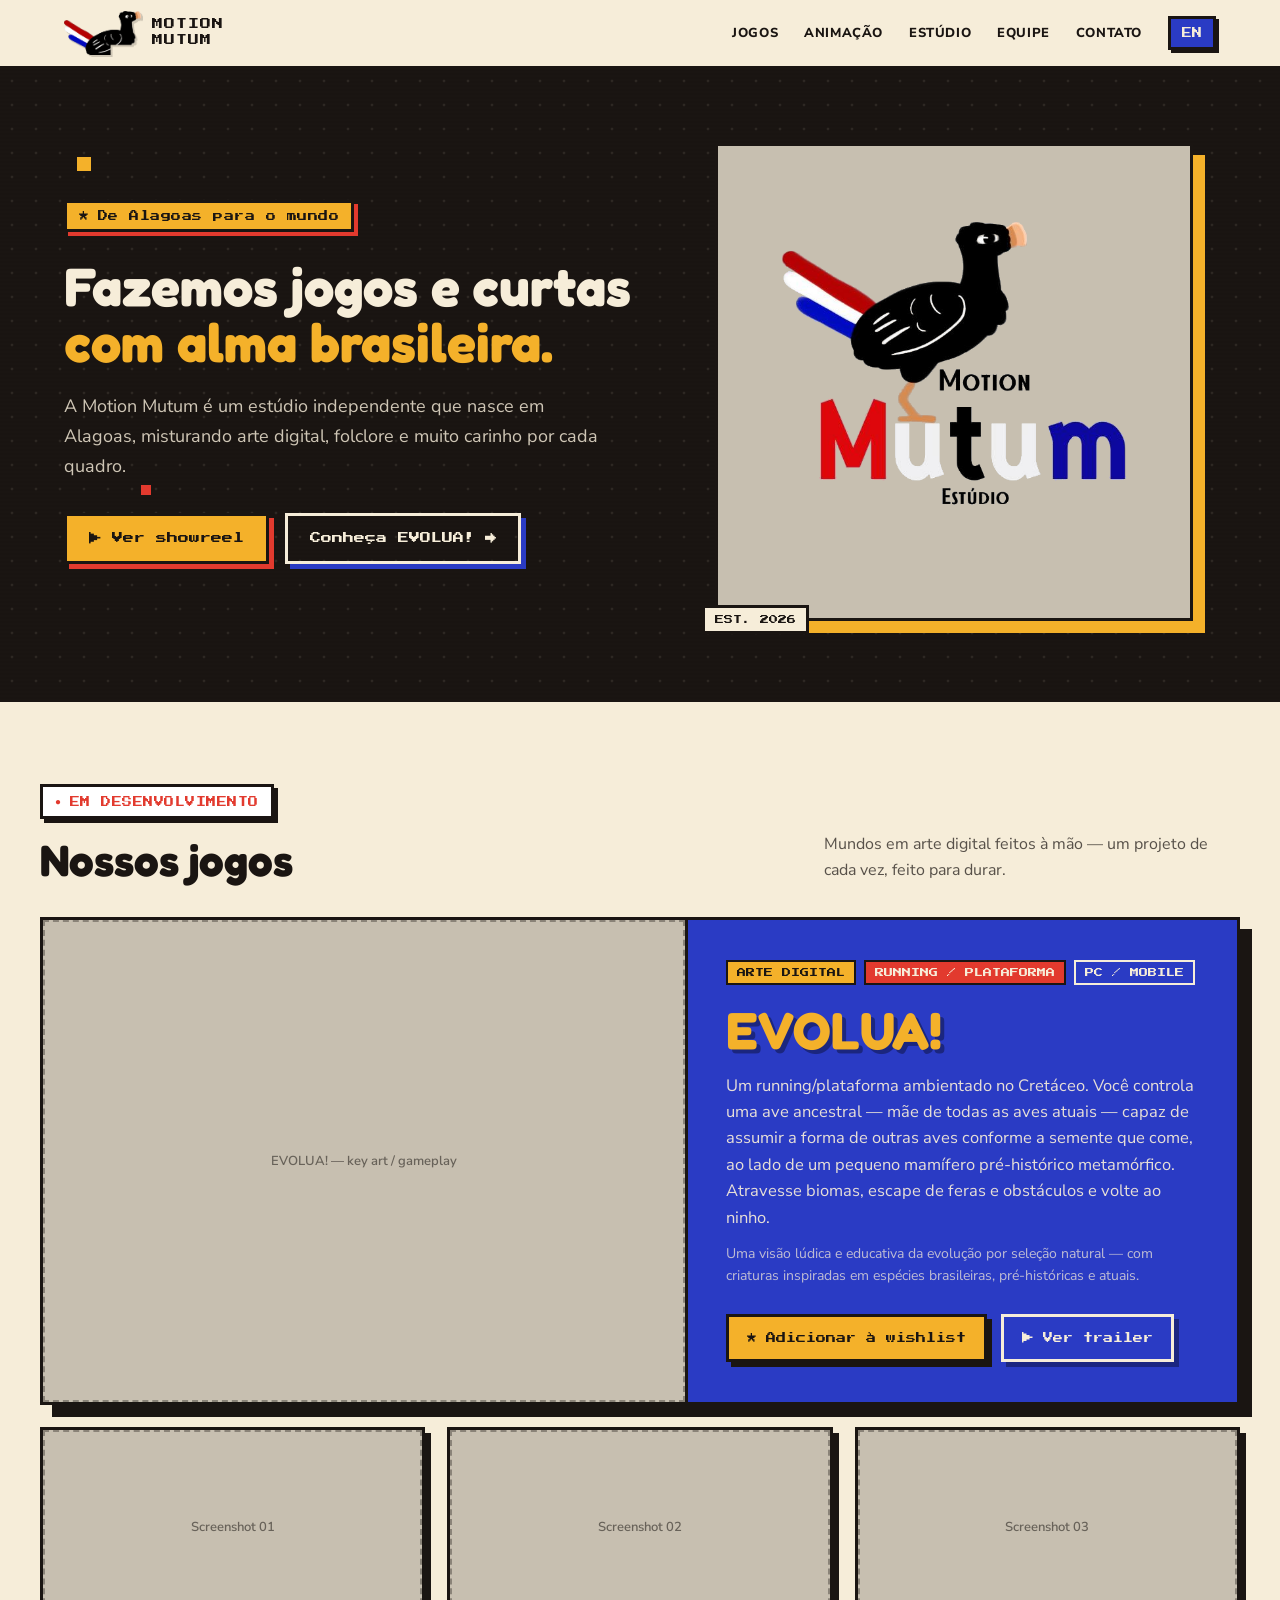
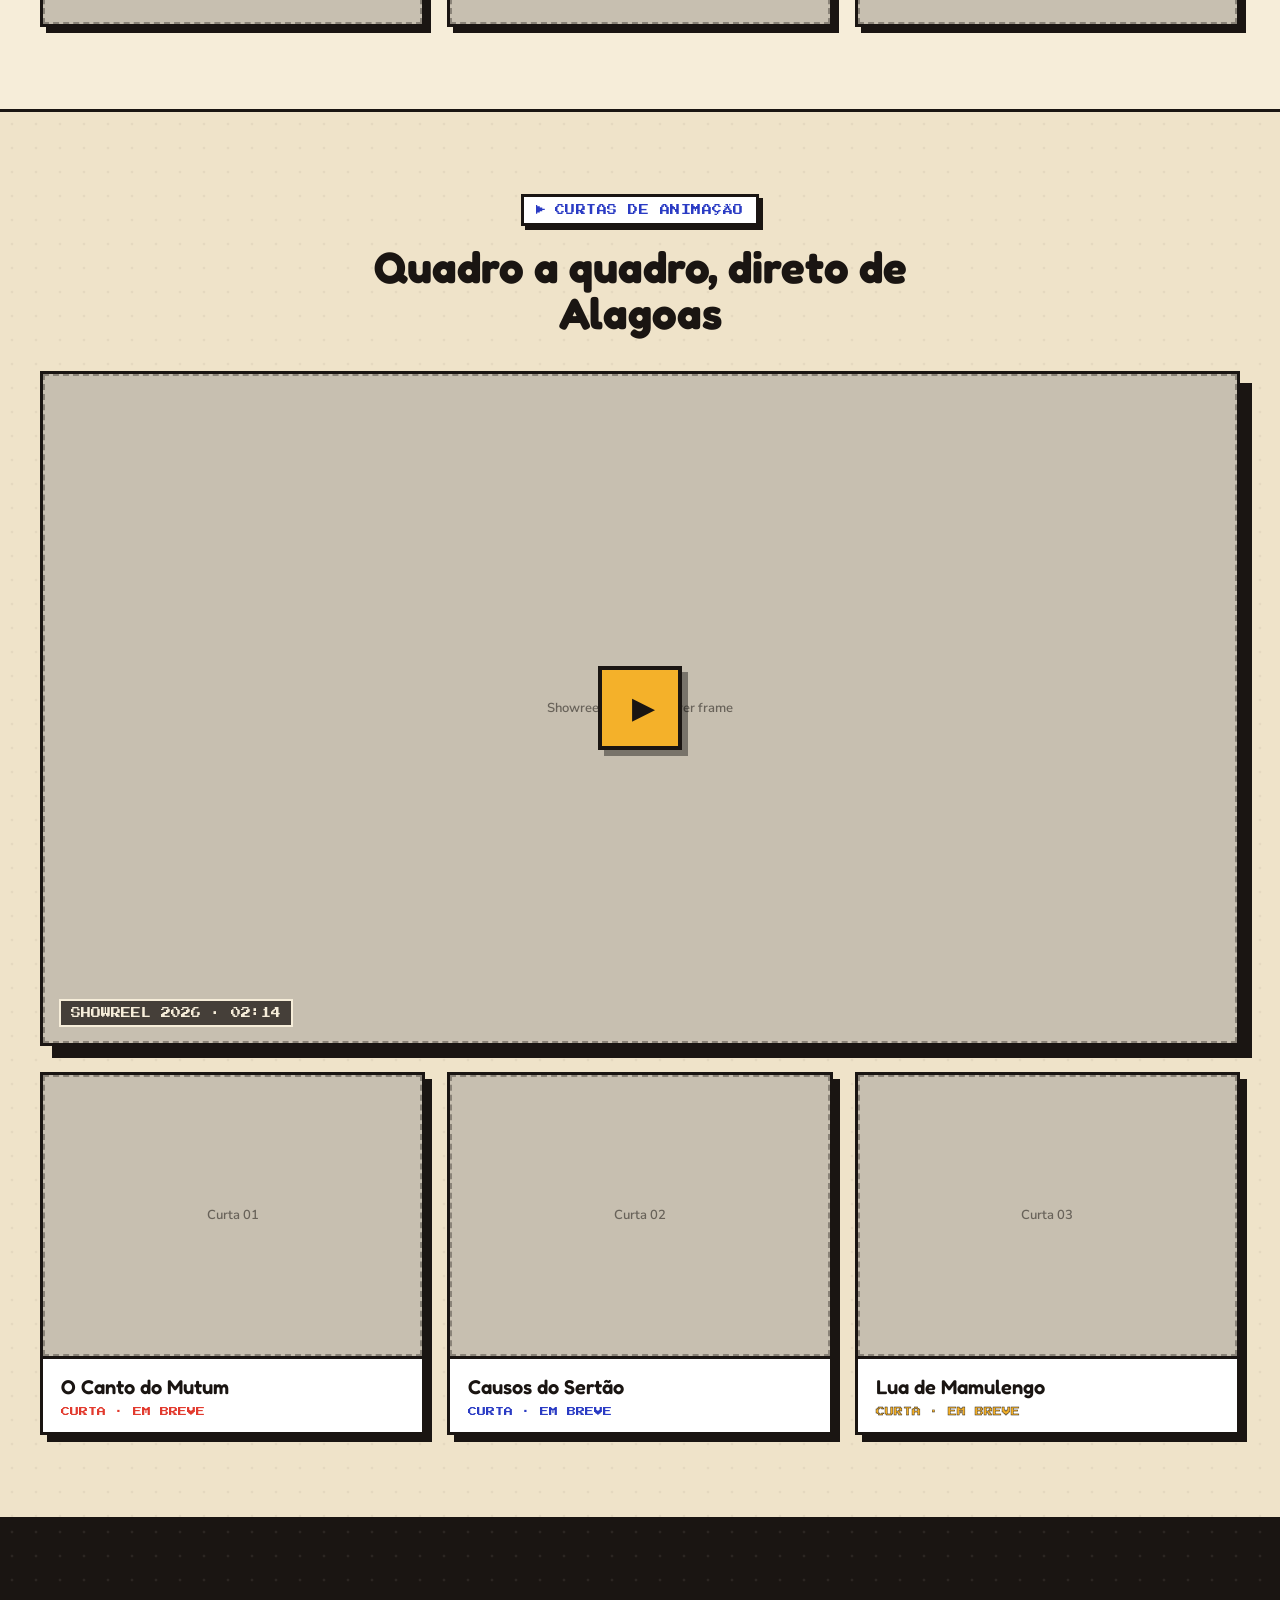
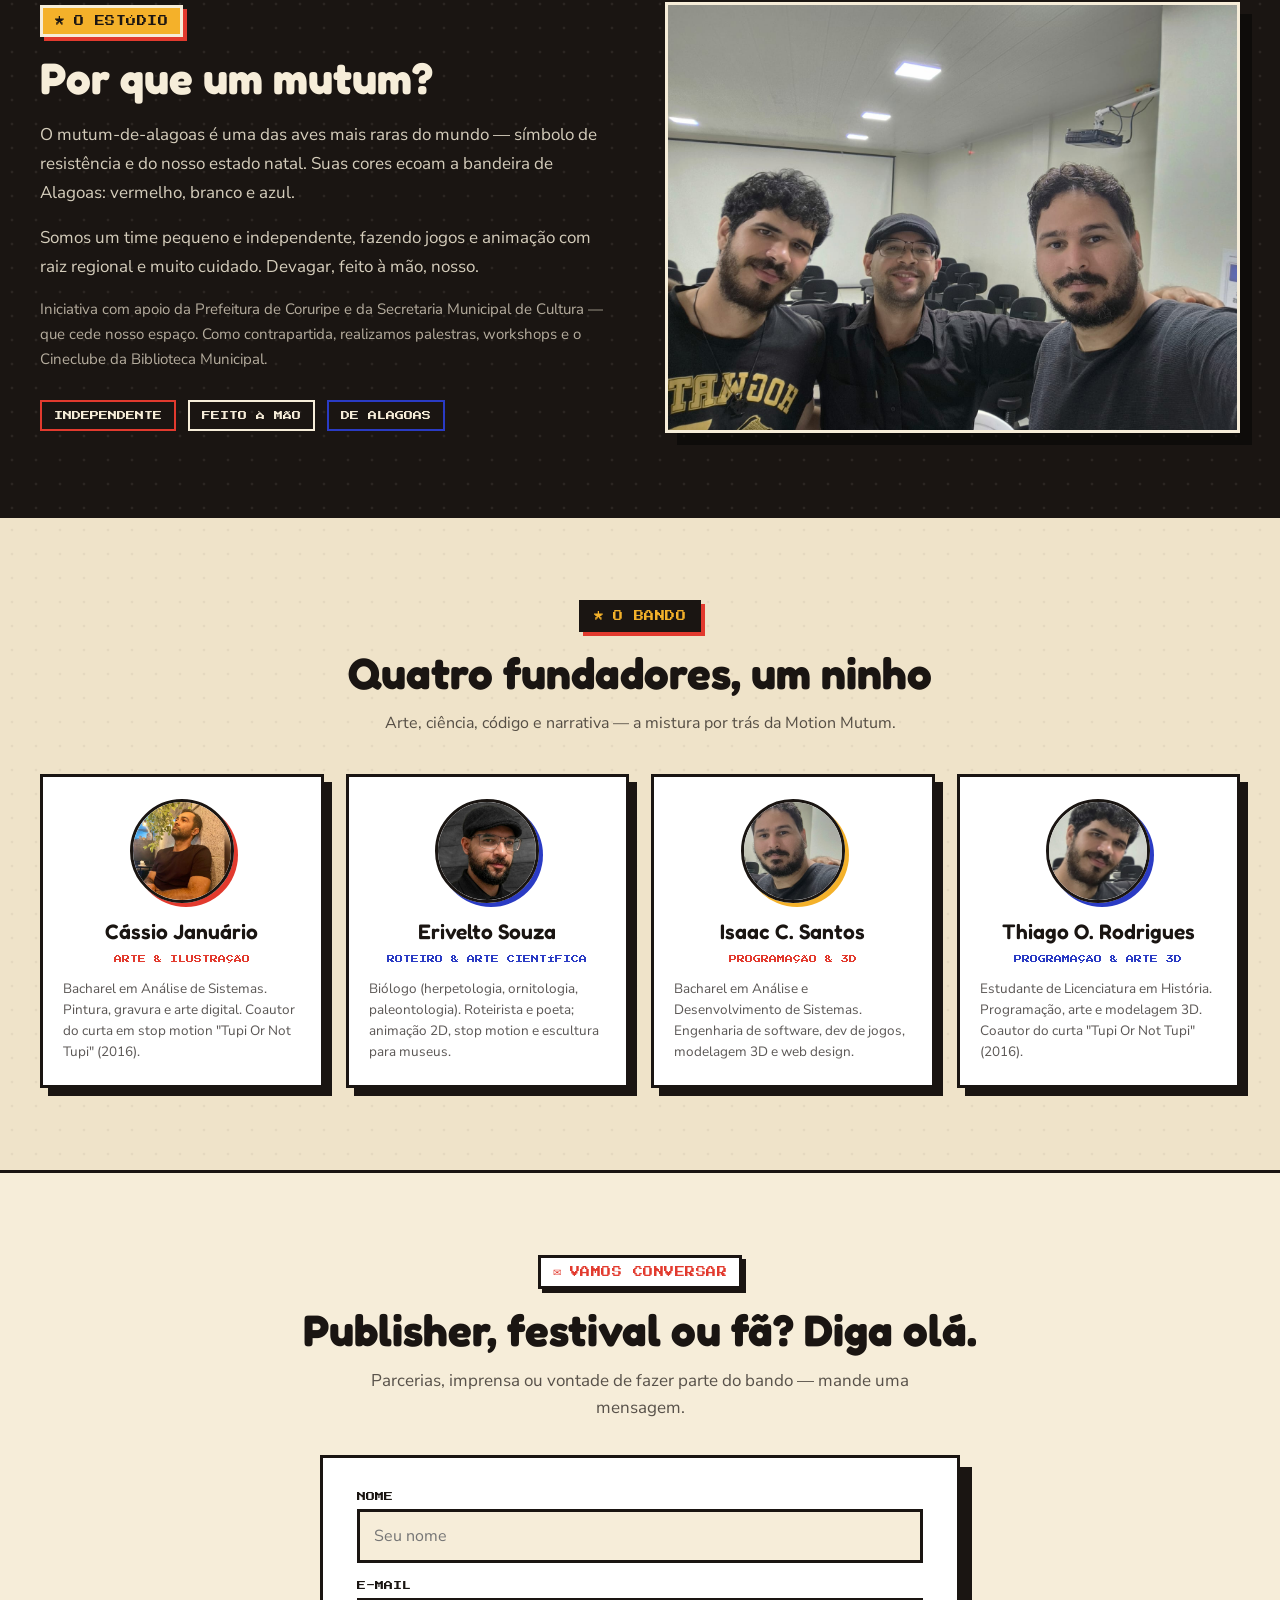
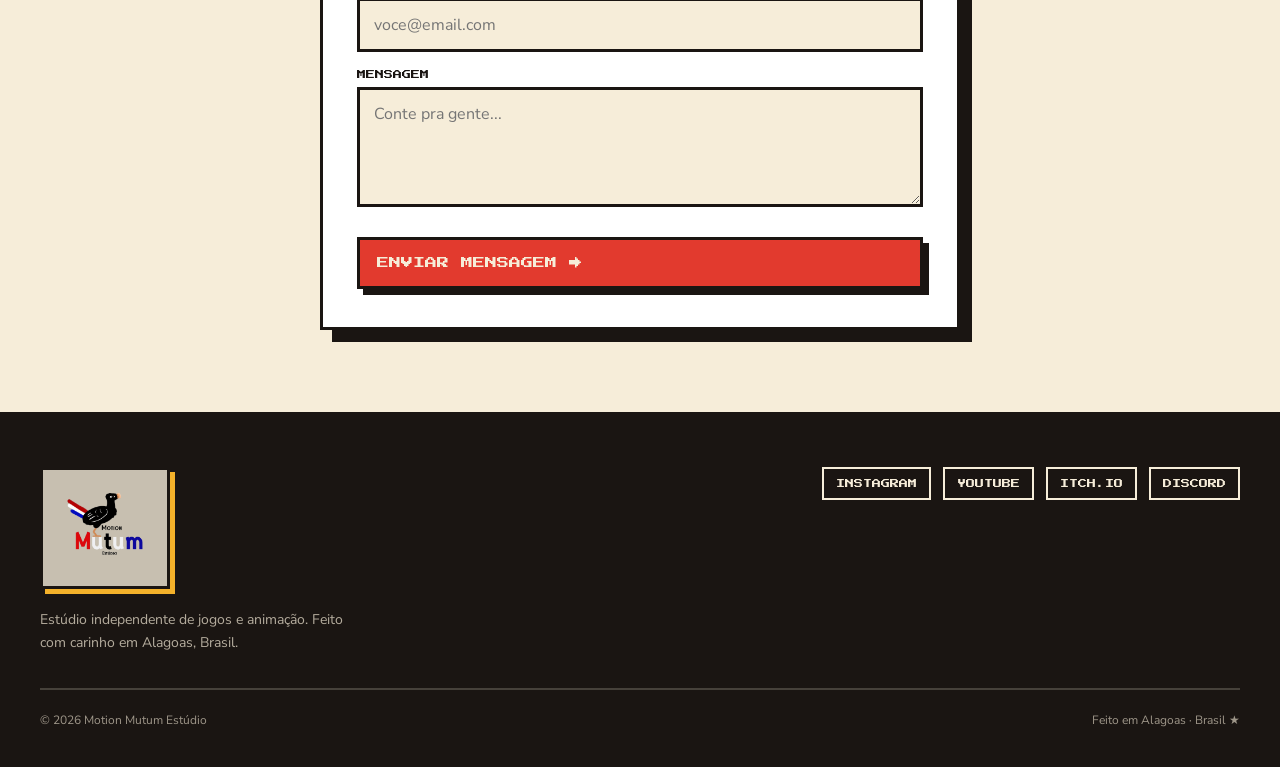
==== index.html @ e32df7b9 "Substitui referências a pixel art por arte digital na landing Co-Authored-By: Claude Sonnet 5 <norep" ====
<!DOCTYPE html>
<html lang="pt-BR">
<head>
<meta charset="utf-8">
<meta name="viewport" content="width=device-width, initial-scale=1">
<title>Motion Mutum Estúdio — Jogos e Animação de Alagoas</title>
<meta name="description" content="Estúdio indie de jogos e curtas de animação em Coruripe, Alagoas. Conheça EVOLUA! e nossos curtas de animação.">
<link rel="icon" type="image/png" href="assets/mutum-bird.png">
<link rel="preconnect" href="https://fonts.googleapis.com">
<link rel="preconnect" href="https://fonts.gstatic.com" crossorigin>
<link href="https://fonts.googleapis.com/css2?family=Press+Start+2P&family=Fredoka:wght@400;500;600;700&family=Nunito+Sans:ital,opsz,wght@0,6..12,400;0,6..12,600;0,6..12,700;0,6..12,800;0,6..12,900&display=swap" rel="stylesheet">
<link rel="stylesheet" href="styles.css">
</head>
<body>

<div id="app">

  <!-- ============ NAV ============ -->
  <header class="site-header">
    <div class="container header-inner">
      <a href="#top" class="brand">
        <img src="assets/mutum-bird.png" alt="Motion Mutum Estúdio" class="brand-icon">
        <span class="brand-name">MOTION<br>MUTUM</span>
      </a>
      <div class="header-actions">
        <button class="btn btn--sm" data-langbtn style="--sc:#1A1512">EN</button>
        <button class="menu-toggle" id="menuToggle" aria-label="Abrir menu" aria-expanded="false">☰</button>
      </div>
      <nav class="nav-links" id="navLinks">
        <a class="nav-link" data-en="Games" href="#games">Jogos</a>
        <a class="nav-link" data-en="Animation" href="#anim">Animação</a>
        <a class="nav-link" data-en="Studio" href="#studio">Estúdio</a>
        <a class="nav-link" data-en="Team" href="#team">Equipe</a>
        <a class="nav-link" data-en="Contact" href="#contact">Contato</a>
        <button class="btn btn--sm" data-langbtn style="--sc:#1A1512">EN</button>
      </nav>
    </div>
  </header>

  <!-- ============ HERO ============ -->
  <section id="top" class="hero">
    <div class="hero-scanlines"></div>
    <div class="twinkle twinkle-1"></div>
    <div class="twinkle twinkle-2"></div>
    <div class="twinkle twinkle-3"></div>
    <div class="twinkle twinkle-4"></div>

    <div class="container hero-grid">
      <div class="hero-copy">
        <div class="eyebrow" style="--fg:#1A1512;--bg:#F4B12A;--sh:#E23A2E">★ <span data-en="From Alagoas to the world">De Alagoas para o mundo</span></div>
        <h1 class="hero-title"><span data-en="We make games &amp; shorts">Fazemos jogos e curtas</span> <span style="color:var(--gold)" data-en="with a Brazilian soul.">com alma brasileira.</span></h1>
        <p class="hero-lede" data-en="Motion Mutum is an independent studio born in Alagoas, blending digital art, folklore and a lot of love for every single frame.">A Motion Mutum é um estúdio independente que nasce em Alagoas, misturando arte digital, folclore e muito carinho por cada quadro.</p>
        <div class="hero-ctas">
          <a class="btn btn--lg btn--fill" href="#anim" style="--sc:#E23A2E"><span class="btn-icon">▶</span><span data-en="Watch showreel">Ver showreel</span></a>
          <a class="btn btn--lg btn--outline" href="#games" style="--sc:#2A3BC4"><span data-en="Meet EVOLUA!">Conheça EVOLUA!</span><span>→</span></a>
        </div>
      </div>
      <div class="hero-figure">
        <div class="logo-frame">
          <img src="assets/mutum-logo.png" alt="Motion Mutum Estúdio" class="logo-img">
          <div class="est-badge">EST. 2026</div>
        </div>
      </div>
    </div>
  </section>

  <!-- ============ GAMES / EVOLUA ============ -->
  <section id="games" class="section section-pad bg-cream">
    <div class="container">
      <div class="section-head">
        <div>
          <div class="eyebrow" style="--fg:#E23A2E">● <span data-en="IN DEVELOPMENT">EM DESENVOLVIMENTO</span></div>
          <h2 class="section-title" data-en="Our games">Nossos jogos</h2>
        </div>
        <p class="games-summary" data-en="Handcrafted digital-art worlds — one project at a time, made to last.">Mundos em arte digital feitos à mão — um projeto de cada vez, feito para durar.</p>
      </div>

      <!-- feature card -->
      <div class="feature-grid" style="margin-top:34px">
        <div class="feature-media">
          <div class="img-slot">EVOLUA! — key art / gameplay</div>
        </div>
        <div class="feature-copy">
          <div class="tag-row">
            <span class="tag" style="--bg:#F4B12A">ARTE DIGITAL</span>
            <span class="tag" style="--bg:#E23A2E;--fg:#F6EDD9" data-en="RUNNING / PLATFORMER">RUNNING / PLATAFORMA</span>
            <span class="tag" style="--fg:#F6EDD9;--bd:#F6EDD9">PC / MOBILE</span>
          </div>
          <h3 class="evolua-title">EVOLUA!</h3>
          <p class="evolua-lede" data-en="A running/platformer set in the Cretaceous. You play an ancestral bird — parent of all living birds — able to morph into other birds depending on the seed it eats, joined by a shape-shifting prehistoric mammal. Cross biomes, dodge beasts and obstacles, and find your way back to the nest.">Um running/plataforma ambientado no Cretáceo. Você controla uma ave ancestral — mãe de todas as aves atuais — capaz de assumir a forma de outras aves conforme a semente que come, ao lado de um pequeno mamífero pré-histórico metamórfico. Atravesse biomas, escape de feras e obstáculos e volte ao ninho.</p>
          <p class="evolua-sublede" data-en="A playful, educational take on evolution by natural selection — with creatures inspired by Brazilian species, prehistoric and modern.">Uma visão lúdica e educativa da evolução por seleção natural — com criaturas inspiradas em espécies brasileiras, pré-históricas e atuais.</p>
          <div class="evolua-ctas">
            <button class="btn btn--fill" id="wishlistBtn" data-on="0" style="--sc:#1A1512">★ <span data-wl data-en="Add to wishlist">Adicionar à wishlist</span></button>
            <a class="btn btn--outline" href="#anim" style="--sc:rgba(0,0,0,.35)"><span class="btn-icon">▶</span><span data-en="Watch trailer">Ver trailer</span></a>
          </div>
        </div>
      </div>

      <!-- screenshot strip -->
      <div class="shot-grid" data-carousel style="margin-top:22px">
        <div class="shot-box"><div class="img-slot">Screenshot 01</div></div>
        <div class="shot-box"><div class="img-slot">Screenshot 02</div></div>
        <div class="shot-box"><div class="img-slot">Screenshot 03</div></div>
      </div>
    </div>
  </section>

  <!-- ============ ANIMATION ============ -->
  <section id="anim" class="section section-pad bg-cream-alt">
    <div class="container">
      <div style="text-align:center">
        <div class="eyebrow" style="--fg:#2A3BC4">▶ <span data-en="ANIMATED SHORTS">CURTAS DE ANIMAÇÃO</span></div>
        <h2 class="section-title" style="margin:18px auto 0;max-width:16em" data-en="Frame by frame, from Alagoas">Quadro a quadro, direto de Alagoas</h2>
      </div>

      <!-- showreel -->
      <div class="showreel">
        <div class="img-slot">Showreel — drop a cover frame</div>
        <div class="showreel-overlay">
          <div class="play-btn">▶</div>
        </div>
        <div class="showreel-caption" data-en="SHOWREEL 2026 · 02:14">SHOWREEL 2026 · 02:14</div>
      </div>

      <!-- shorts grid -->
      <div class="shot-grid" data-carousel style="margin-top:26px">
        <div class="short-card">
          <div class="short-media"><div class="img-slot">Curta 01</div></div>
          <div class="short-body"><div class="short-title" data-en="The Curassow's Song">O Canto do Mutum</div><div class="short-status" style="--fg:#E23A2E" data-en="SHORT · COMING SOON">CURTA · EM BREVE</div></div>
        </div>
        <div class="short-card">
          <div class="short-media"><div class="img-slot">Curta 02</div></div>
          <div class="short-body"><div class="short-title" data-en="Backwater Tales">Causos do Sertão</div><div class="short-status" style="--fg:#2A3BC4" data-en="SHORT · COMING SOON">CURTA · EM BREVE</div></div>
        </div>
        <div class="short-card">
          <div class="short-media"><div class="img-slot">Curta 03</div></div>
          <div class="short-body"><div class="short-title" data-en="Lantern Moon">Lua de Mamulengo</div><div class="short-status short-status--outline" style="--fg:#F4B12A" data-en="SHORT · COMING SOON">CURTA · EM BREVE</div></div>
        </div>
      </div>
    </div>
  </section>

  <!-- ============ STUDIO ============ -->
  <section id="studio" class="section section-pad bg-ink">
    <div class="container studio-grid">
      <div>
        <div class="eyebrow" style="--fg:#1A1512;--bg:#F4B12A;--bd:#F6EDD9;--sh:#E23A2E">★ <span data-en="THE STUDIO">O ESTÚDIO</span></div>
        <h2 class="section-title" style="color:var(--cream)" data-en="Why a curassow?">Por que um mutum?</h2>
        <p class="studio-copy" style="margin-top:20px" data-en="The Alagoas Curassow is one of the rarest birds in the world — a symbol of resilience and of our home state. Its colors echo the Alagoas flag: red, white and blue.">O mutum-de-alagoas é uma das aves mais raras do mundo — símbolo de resistência e do nosso estado natal. Suas cores ecoam a bandeira de Alagoas: vermelho, branco e azul.</p>
        <p class="studio-copy" data-en="We're a small, independent team making games and animation with regional roots and a whole lot of care. Slow, handmade, ours.">Somos um time pequeno e independente, fazendo jogos e animação com raiz regional e muito cuidado. Devagar, feito à mão, nosso.</p>
        <p class="studio-note" data-en="An initiative supported by the City of Coruripe and its Culture Secretariat — which hosts our space. In return we run talks, workshops and the Municipal Library Film Club.">Iniciativa com apoio da Prefeitura de Coruripe e da Secretaria Municipal de Cultura — que cede nosso espaço. Como contrapartida, realizamos palestras, workshops e o Cineclube da Biblioteca Municipal.</p>
        <div class="studio-tags">
          <div class="pill" style="--bd:#E23A2E" data-en="INDEPENDENT">INDEPENDENTE</div>
          <div class="pill" data-en="HANDMADE">FEITO À MÃO</div>
          <div class="pill" style="--bd:#2A3BC4" data-en="MADE IN ALAGOAS">DE ALAGOAS</div>
        </div>
      </div>
      <div class="studio-photo carousel-track" data-carousel>
        <img src="assets/studio-meeting-1.jpg" alt="Equipe da Motion Mutum reunida para uma palestra">
        <img src="assets/studio-meeting-2.jpg" alt="Equipe da Motion Mutum reunida trabalhando em notebooks">
        <img src="assets/studio-meeting-3.jpg" alt="Equipe da Motion Mutum reunida trabalhando em notebooks">
        <img src="assets/studio-meeting-4.jpg" alt="Equipe da Motion Mutum reunida trabalhando em notebooks">
      </div>
    </div>
  </section>

  <!-- ============ TEAM ============ -->
  <section id="team" class="section section-pad bg-cream-alt">
    <div class="container">
      <div style="text-align:center">
        <div class="eyebrow" style="--fg:#F4B12A;--bg:#1A1512;--sh:#E23A2E">★ <span data-en="THE FLOCK">O BANDO</span></div>
        <h2 class="section-title" style="margin:18px auto 0;max-width:15em" data-en="Four founders, one nest">Quatro fundadores, um ninho</h2>
        <p class="team-lede" data-en="Art, science, code and story — the mix behind Motion Mutum.">Arte, ciência, código e narrativa — a mistura por trás da Motion Mutum.</p>
      </div>

      <div class="team-grid" data-carousel>
        <!-- Cássio -->
        <div class="team-card">
          <div class="team-avatar" style="--sh:#E23A2E"><img class="team-photo" src="assets/cassio-januario.png" alt="Cássio Januário"></div>
          <div class="team-name">Cássio Januário</div>
          <div class="team-role" style="--fg:#E23A2E" data-en="ART &amp; ILLUSTRATION">ARTE &amp; ILUSTRAÇÃO</div>
          <p class="team-bio" data-en="Systems Analysis grad. Painting, printmaking and digital art. Co-created the stop-motion short &quot;Tupi Or Not Tupi&quot; (2016).">Bacharel em Análise de Sistemas. Pintura, gravura e arte digital. Coautor do curta em stop motion &quot;Tupi Or Not Tupi&quot; (2016).</p>
        </div>
        <!-- Erivelto -->
        <div class="team-card">
          <div class="team-avatar" style="--sh:#2A3BC4"><img class="team-photo" src="assets/erivelto-souza.png" alt="Erivelto Souza"></div>
          <div class="team-name">Erivelto Souza</div>
          <div class="team-role" style="--fg:#2A3BC4" data-en="WRITING &amp; SCIENCE ART">ROTEIRO &amp; ARTE CIENTÍFICA</div>
          <p class="team-bio" data-en="Biologist (herpetology, ornithology, paleontology). Writer and poet; 2D animation, stop motion and museum sculpture.">Biólogo (herpetologia, ornitologia, paleontologia). Roteirista e poeta; animação 2D, stop motion e escultura para museus.</p>
        </div>
        <!-- Isaac -->
        <div class="team-card">
          <div class="team-avatar" style="--sh:#F4B12A"><img class="team-photo" src="assets/isaac-santos.jpg" alt="Isaac C. Santos"></div>
          <div class="team-name">Isaac C. Santos</div>
          <div class="team-role" style="--fg:#E23A2E" data-en="PROGRAMMING &amp; 3D">PROGRAMAÇÃO &amp; 3D</div>
          <p class="team-bio" data-en="Systems Analysis &amp; Development grad. Software engineering, game dev, 3D modeling and web design.">Bacharel em Análise e Desenvolvimento de Sistemas. Engenharia de software, dev de jogos, modelagem 3D e web design.</p>
        </div>
        <!-- Thiago -->
        <div class="team-card">
          <div class="team-avatar" style="--sh:#2A3BC4"><img class="team-photo" src="assets/thiago-rodrigues.jpg" alt="Thiago O. Rodrigues"></div>
          <div class="team-name">Thiago O. Rodrigues</div>
          <div class="team-role" style="--fg:#2A3BC4" data-en="PROGRAMMING &amp; 3D ART">PROGRAMAÇÃO &amp; ARTE 3D</div>
          <p class="team-bio" data-en="History (teaching) student. Programming, art and 3D modeling. Co-created the short &quot;Tupi Or Not Tupi&quot; (2016).">Estudante de Licenciatura em História. Programação, arte e modelagem 3D. Coautor do curta &quot;Tupi Or Not Tupi&quot; (2016).</p>
        </div>
      </div>
    </div>
  </section>

  <!-- ============ CONTACT ============ -->
  <section id="contact" class="section section-pad bg-cream">
    <div class="contact-intro">
      <div class="eyebrow" style="--fg:#E23A2E">✉ <span data-en="LET'S TALK">VAMOS CONVERSAR</span></div>
      <h2 class="section-title" data-en="Publisher, festival or fan? Say hi.">Publisher, festival ou fã? Diga olá.</h2>
      <p class="contact-lede" data-en="Partnerships, press or joining the flock — drop us a message.">Parcerias, imprensa ou vontade de fazer parte do bando — mande uma mensagem.</p>
    </div>
    <div class="contact-card">
      <form id="contactForm">
        <label class="form-label" data-en="NAME">NOME</label>
        <input class="form-field" type="text" required data-en-ph="Your name" placeholder="Seu nome">
        <label class="form-label">E-MAIL</label>
        <input class="form-field" type="email" required data-en-ph="you@email.com" placeholder="voce@email.com">
        <label class="form-label" data-en="MESSAGE">MENSAGEM</label>
        <textarea class="form-field" rows="4" required data-en-ph="Tell us about it..." placeholder="Conte pra gente..."></textarea>
        <button type="submit" class="btn btn--submit" style="--sc:#1A1512" data-en="SEND MESSAGE →">ENVIAR MENSAGEM →</button>
      </form>
    </div>
  </section>

  <!-- ============ FOOTER ============ -->
  <footer class="site-footer">
    <div class="container footer-top">
      <div class="footer-brand">
        <div class="footer-logo-chip"><img src="assets/mutum-logo.png" alt="Motion Mutum Estúdio" class="footer-logo-img"></div>
        <p class="footer-tagline" data-en="Independent games &amp; animation studio. Made with care in Alagoas, Brazil.">Estúdio independente de jogos e animação. Feito com carinho em Alagoas, Brasil.</p>
      </div>
      <div class="social-row">
        <a class="social-link" href="#" style="--hc:#E23A2E">INSTAGRAM</a>
        <a class="social-link" href="#" style="--hc:#E23A2E">YOUTUBE</a>
        <a class="social-link" href="#" style="--hc:#2A3BC4">ITCH.IO</a>
        <a class="social-link" href="#" style="--hc:#2A3BC4">DISCORD</a>
      </div>
    </div>
    <div class="footer-bottom">
      <span>© 2026 Motion Mutum Estúdio</span>
      <span data-en="Made in Alagoas · Brazil ★">Feito em Alagoas · Brasil ★</span>
    </div>
  </footer>

</div>

<script src="script.js"></script>
</body>
</html>
---- styles.css ----
/* ===== design tokens ===== */
:root{
  --ink:#1A1512;
  --cream:#F6EDD9;
  --cream-alt:#EFE3C9;
  --red:#E23A2E;
  --blue:#2A3BC4;
  --gold:#F4B12A;
  --stone:#C7BFB0;
  --font-pixel:'Press Start 2P',monospace;
  --font-title:'Fredoka',sans-serif;
  --font-body:'Nunito Sans',sans-serif;
}

/* ===== base ===== */
*{box-sizing:border-box}
html{scroll-behavior:smooth}
body{margin:0;background:var(--ink);font-family:var(--font-body);-webkit-font-smoothing:antialiased}
a{color:var(--red);text-decoration:none}
a:hover{color:var(--blue)}
::selection{background:var(--gold);color:var(--ink)}
input,textarea{font-family:var(--font-body)}
input:focus,textarea:focus{outline:none;box-shadow:4px 4px 0 var(--red)}

@keyframes mmfloat{0%,100%{transform:translateY(0)}50%{transform:translateY(-10px)}}
@keyframes mmtwinkle{0%,100%{opacity:.35;transform:rotate(45deg) scale(.85)}50%{opacity:1;transform:rotate(45deg) scale(1.15)}}

#app{background:var(--cream);color:var(--ink)}

/* ===== layout utilities ===== */
.container{max-width:1200px;margin:0 auto}
.section{border-bottom:3px solid var(--ink)}
.bg-cream{background:var(--cream)}
.bg-cream-alt{background:var(--cream-alt);background-image:radial-gradient(rgba(26,21,18,.05) 1.5px,transparent 1.6px);background-size:24px 24px}
.bg-ink{position:relative;overflow:hidden;background:var(--ink);color:var(--cream);background-image:radial-gradient(rgba(246,237,217,.08) 1.5px,transparent 1.6px);background-size:24px 24px}

/* ===== header / nav ===== */
.site-header{position:sticky;top:0;z-index:60;background:var(--cream);border-bottom:3px solid var(--ink)}
.header-inner{padding:11px 24px;display:flex;align-items:center;justify-content:space-between;gap:20px}
.brand{display:flex;align-items:center;gap:11px}
.brand-icon{height:44px;width:auto;filter:drop-shadow(2px 2px 0 rgba(26,21,18,.18))}
.brand-name{font-family:var(--font-pixel);font-size:11px;line-height:1.5;color:var(--ink);letter-spacing:1px}

.nav-links{display:flex;align-items:center;gap:26px}
.nav-link{font-weight:800;font-size:13px;color:var(--ink);text-transform:uppercase;letter-spacing:.6px}
.nav-link:hover{color:var(--red)}
.menu-toggle{display:none}
.header-actions{display:none;align-items:center;gap:10px}

/* ===== buttons (pixel-pressed style) ===== */
.btn{display:inline-flex;align-items:center;gap:9px;font-family:var(--font-pixel);font-size:10px;padding:15px 18px;border:3px solid;cursor:pointer;text-decoration:none;box-shadow:5px 5px 0 var(--sc);transition:none}
.btn:hover{transform:translate(2px,2px);box-shadow:3px 3px 0 var(--sc)}
.btn:active{transform:translate(5px,5px);box-shadow:0 0 0 var(--sc)}

.btn--lg{font-size:11px;padding:16px 22px;gap:10px}
.btn--fill{background:var(--gold);color:var(--ink);border-color:var(--ink)}
.btn--outline{background:transparent;color:var(--cream);border-color:var(--cream)}

.btn--sm{gap:0;padding:9px 11px;box-shadow:3px 3px 0 var(--sc);background:var(--blue);color:var(--cream);border-color:var(--ink)}
.btn--sm:hover{transform:translate(1px,1px);box-shadow:2px 2px 0 var(--sc)}
.btn--sm:active{transform:translate(3px,3px);box-shadow:0 0 0 var(--sc)}

.btn--submit{width:100%;font-size:12px;padding:17px;box-shadow:6px 6px 0 var(--sc);background:var(--red);color:var(--cream);border-color:var(--ink)}
.btn--submit:hover{transform:translate(2px,2px);box-shadow:4px 4px 0 var(--sc)}
.btn--submit:active{transform:translate(6px,6px);box-shadow:0 0 0 var(--sc)}

.btn-icon{font-size:12px}
.btn--lg .btn-icon{font-size:13px}

/* ===== eyebrow badge (small pixel pill used above headings) ===== */
.eyebrow{display:inline-flex;align-items:center;gap:8px;font-family:var(--font-pixel);font-size:10px;letter-spacing:.5px;padding:8px 12px;border:3px solid var(--bd,var(--ink));background:var(--bg,#fff);color:var(--fg,var(--ink));box-shadow:4px 4px 0 var(--sh,var(--ink))}

/* ===== small tag / pill chips ===== */
.tag{font-family:var(--font-pixel);font-size:9px;border:2px solid var(--bd,var(--ink));padding:6px 9px;color:var(--fg,var(--ink));background:var(--bg,transparent)}
.pill{font-family:var(--font-pixel);font-size:9px;color:var(--cream);background:transparent;border:2px solid var(--bd,var(--cream));padding:9px 12px}

/* ===== section heading system ===== */
.section-pad{padding:82px 24px}
.section-title{font-family:var(--font-title);font-weight:700;line-height:1.05;margin:18px 0 0;font-size:44px}
.section-head{display:flex;align-items:flex-end;justify-content:space-between;flex-wrap:wrap;gap:16px}
.games-summary{font-size:16px;line-height:1.6;max-width:26em;color:rgba(26,21,18,.72);margin:0}
.team-lede{font-size:16px;line-height:1.6;margin:14px auto 0;max-width:36em;color:rgba(26,21,18,.72)}
.contact-lede{font-size:17px;line-height:1.6;margin:14px auto 0;max-width:34em;color:rgba(26,21,18,.72)}

/* ===== image placeholders (final art goes here later) ===== */
.img-slot{position:absolute;inset:0;width:100%;height:100%;display:flex;align-items:center;justify-content:center;text-align:center;background:var(--stone);border:2px dashed rgba(26,21,18,.35);color:rgba(26,21,18,.55);font-size:13px;font-weight:600;padding:12px;font-family:var(--font-body)}
.img-slot--sm{font-size:11px}
.team-photo{position:absolute;inset:0;width:100%;height:100%;object-fit:cover}

/* ===== auto-advancing carousel (one slide at a time) ===== */
.carousel-track{display:flex;overflow-x:hidden;scroll-snap-type:x mandatory;scroll-behavior:smooth;-webkit-overflow-scrolling:touch}
.carousel-track > *{flex:0 0 100%;scroll-snap-align:start}
.carousel-track img{width:100%;height:100%;object-fit:cover;display:block}

/* ===== hero ===== */
.hero{position:relative;overflow:hidden;background:var(--ink);color:var(--cream);border-bottom:3px solid var(--ink);background-image:radial-gradient(rgba(246,237,217,.09) 1.5px,transparent 1.6px);background-size:24px 24px}
.hero-scanlines{position:absolute;inset:0;pointer-events:none;background:repeating-linear-gradient(0deg,rgba(0,0,0,.22) 0 2px,transparent 2px 4px);opacity:.22}

.twinkle{position:absolute;animation:mmtwinkle 3s ease-in-out infinite}
.twinkle-1{top:14%;left:6%;width:14px;height:14px;background:var(--gold)}
.twinkle-2{top:66%;left:11%;width:10px;height:10px;background:var(--red);animation-duration:2.4s;animation-delay:.6s}
.twinkle-3{top:22%;right:9%;width:12px;height:12px;background:var(--blue);animation-duration:2.8s;animation-delay:.3s}
.twinkle-4{bottom:16%;right:16%;width:9px;height:9px;background:var(--gold);animation-duration:3.2s;animation-delay:.9s}

.hero-grid{position:relative;align-items:center;display:grid;grid-template-columns:1.05fr .95fr;gap:48px;padding:74px 24px 78px}
.hero-copy{order:1}
.hero-figure{order:2}
.hero-title{font-family:var(--font-title);font-weight:700;line-height:1.04;margin:26px 0 0;color:var(--cream);text-wrap:balance;font-size:54px}
.hero-lede{font-size:18px;line-height:1.65;margin:22px 0 0;max-width:30em;color:rgba(246,237,217,.82)}
.hero-ctas{display:flex;flex-wrap:wrap;gap:16px;margin-top:32px}

.hero-figure{display:flex;justify-content:center;align-items:center;animation:mmfloat 6s ease-in-out infinite}
.logo-frame{position:relative;background:var(--stone);border:3px solid var(--ink);box-shadow:12px 12px 0 var(--gold);padding:26px}
.logo-img{width:100%;max-width:420px;display:block}
.est-badge{position:absolute;bottom:-16px;left:-16px;font-family:var(--font-pixel);font-size:9px;color:var(--ink);background:var(--cream);border:3px solid var(--ink);padding:7px 10px}

/* ===== games / EVOLUA! ===== */
.feature-grid{display:grid;grid-template-columns:1.08fr .92fr;background:var(--blue);border:3px solid var(--ink);box-shadow:12px 12px 0 var(--ink);overflow:hidden}
.feature-media{position:relative;min-height:430px;border-right:3px solid var(--ink)}
.feature-copy{padding:40px 38px;color:var(--cream);display:flex;flex-direction:column;justify-content:center}
.tag-row{display:flex;gap:8px;flex-wrap:wrap;margin-bottom:20px}
.evolua-title{font-family:var(--font-title);font-weight:700;line-height:.95;margin:0;color:var(--gold);text-shadow:4px 4px 0 rgba(0,0,0,.35);font-size:52px}
.evolua-lede{font-size:16.5px;line-height:1.6;margin:18px 0 0;color:rgba(246,237,217,.92)}
.evolua-sublede{font-size:14px;line-height:1.55;margin:12px 0 0;color:rgba(246,237,217,.72)}
.evolua-ctas{display:flex;flex-wrap:wrap;gap:14px;margin-top:28px}

.shot-grid{display:grid;grid-template-columns:repeat(3,1fr);gap:22px}
.shot-box{position:relative;height:200px;border:3px solid var(--ink);box-shadow:6px 6px 0 var(--ink)}

/* ===== animation ===== */
.showreel{margin-top:34px;position:relative;border:3px solid var(--ink);box-shadow:12px 12px 0 var(--ink);aspect-ratio:16/9;background:var(--ink)}
.showreel-overlay{position:absolute;inset:0;display:flex;align-items:center;justify-content:center;pointer-events:none}
.play-btn{width:84px;height:84px;background:var(--gold);border:4px solid var(--ink);box-shadow:6px 6px 0 rgba(0,0,0,.4);display:flex;align-items:center;justify-content:center;font-size:30px;color:var(--ink);padding-left:6px}
.showreel-caption{position:absolute;left:16px;bottom:16px;pointer-events:none;font-family:var(--font-pixel);font-size:10px;color:var(--cream);background:rgba(26,21,18,.75);border:2px solid var(--cream);padding:7px 10px}

.short-card{background:#fff;border:3px solid var(--ink);box-shadow:7px 7px 0 var(--ink)}
.short-media{position:relative;aspect-ratio:4/3;border-bottom:3px solid var(--ink)}
.short-body{padding:16px 18px}
.short-title{font-family:var(--font-title);font-weight:600;font-size:20px}
.short-status{font-family:var(--font-pixel);font-size:9px;margin-top:8px;color:var(--fg,var(--ink))}
.short-status--outline{-webkit-text-stroke:.4px var(--ink)}

/* ===== studio ===== */
.studio-grid{display:grid;grid-template-columns:1fr 1fr;gap:50px;align-items:center}
.studio-copy{font-size:17px;line-height:1.7;margin:16px 0 0;color:rgba(246,237,217,.85)}
.studio-note{font-size:15px;line-height:1.65;margin:16px 0 0;color:rgba(246,237,217,.7)}
.studio-tags{display:flex;flex-wrap:wrap;gap:12px;margin-top:28px}
.studio-photo{position:relative;border:3px solid var(--cream);box-shadow:12px 12px 0 rgba(0,0,0,.45);aspect-ratio:4/3}

/* ===== team ===== */
.team-grid{display:grid;grid-template-columns:repeat(4,1fr);gap:22px;margin-top:38px}
.team-card{background:#fff;border:3px solid var(--ink);box-shadow:8px 8px 0 var(--ink);padding:22px 20px;display:flex;flex-direction:column}
.team-avatar{position:relative;width:104px;height:104px;margin:0 auto;border:3px solid var(--ink);border-radius:50%;box-shadow:4px 4px 0 var(--sh,var(--red));overflow:hidden}
.team-name{font-family:var(--font-title);font-weight:600;font-size:21px;text-align:center;margin-top:16px}
.team-role{font-family:var(--font-pixel);font-size:8px;line-height:1.5;text-align:center;margin-top:9px;color:var(--fg,var(--red))}
.team-bio{font-size:13.5px;line-height:1.55;margin:14px 0 0;color:rgba(26,21,18,.72)}

/* ===== contact ===== */
.contact-intro{max-width:760px;margin:0 auto;text-align:center}
.contact-card{max-width:640px;margin:34px auto 0;background:#fff;border:3px solid var(--ink);box-shadow:12px 12px 0 var(--ink);padding:34px 34px 38px}
.form-label{display:block;font-family:var(--font-pixel);font-size:9px;margin-bottom:8px}
.form-field{width:100%;font-size:16px;padding:13px 14px;border:3px solid var(--ink);background:var(--cream);margin-bottom:18px}
textarea.form-field{margin-bottom:24px;resize:vertical}
.form-success{text-align:center;padding:34px 10px}
.form-success-title{font-family:var(--font-pixel);font-size:13px;color:var(--red);margin-bottom:14px}
.form-success-sub{font-family:var(--font-title);font-size:20px;color:var(--ink)}

/* ===== footer ===== */
.site-footer{background:var(--ink);color:var(--cream);padding:52px 24px 40px}
.footer-top{display:flex;flex-wrap:wrap;gap:30px;justify-content:space-between;align-items:flex-start}
.footer-brand{max-width:320px}
.footer-logo-chip{display:inline-block;background:var(--stone);border:3px solid var(--ink);box-shadow:5px 5px 0 var(--gold);padding:12px 16px}
.footer-logo-img{height:92px;width:auto;display:block}
.footer-tagline{font-size:14px;line-height:1.6;margin:14px 0 0;color:rgba(246,237,217,.7)}
.social-row{display:flex;gap:12px;flex-wrap:wrap}
.social-link{font-family:var(--font-pixel);font-size:9px;color:var(--cream);border:2px solid var(--cream);padding:10px 12px}
.social-link:hover{background:var(--hc);border-color:var(--hc)}
.footer-bottom{max-width:1200px;margin:34px auto 0;padding-top:22px;border-top:2px solid rgba(246,237,217,.2);display:flex;flex-wrap:wrap;gap:12px;justify-content:space-between;font-size:12px;color:rgba(246,237,217,.6)}

/* ===== responsive: tablet ===== */
@media (max-width:860px){
  .header-actions{display:flex}
  .menu-toggle{display:inline-flex;align-items:center;justify-content:center;background:var(--gold);border:3px solid var(--ink);box-shadow:3px 3px 0 var(--ink);padding:9px 13px;font-size:16px;line-height:1;cursor:pointer;color:var(--ink)}
  .nav-links{display:none;position:absolute;top:100%;left:0;right:0;flex-direction:column;align-items:stretch;gap:0;background:var(--cream);border-bottom:3px solid var(--ink)}
  .nav-links.open{display:flex}
  .nav-links a.nav-link{padding:16px 24px;border-bottom:2px solid rgba(26,21,18,.12)}
  .nav-links .btn--sm{display:none}

  .hero-grid{grid-template-columns:1fr;gap:36px;padding:52px 20px 56px}
  .hero-copy{order:2}
  .hero-figure{order:1}
  .hero-title{font-size:38px}
  .feature-grid{grid-template-columns:1fr}
  .feature-media{min-height:260px}
  .feature-copy{padding:28px 24px}
  .evolua-title{font-size:38px}
  .section-title{font-size:34px}
  .section-pad{padding:56px 20px}
  .studio-grid{grid-template-columns:1fr;gap:32px}

  /* screenshots / shorts / team become one-at-a-time auto-advancing carousels */
  .shot-grid,.team-grid{display:flex;gap:0;overflow-x:hidden;scroll-snap-type:x mandatory;scroll-behavior:smooth;-webkit-overflow-scrolling:touch}
  .shot-grid > *,.team-grid > *{flex:0 0 100%;scroll-snap-align:start}
}

/* ===== responsive: phone ===== */
@media (max-width:560px){
  .hero-title{font-size:30px}
  .section-title{font-size:26px}
  .section-pad{padding:44px 16px}
  .contact-card{padding:24px 20px 28px}
}
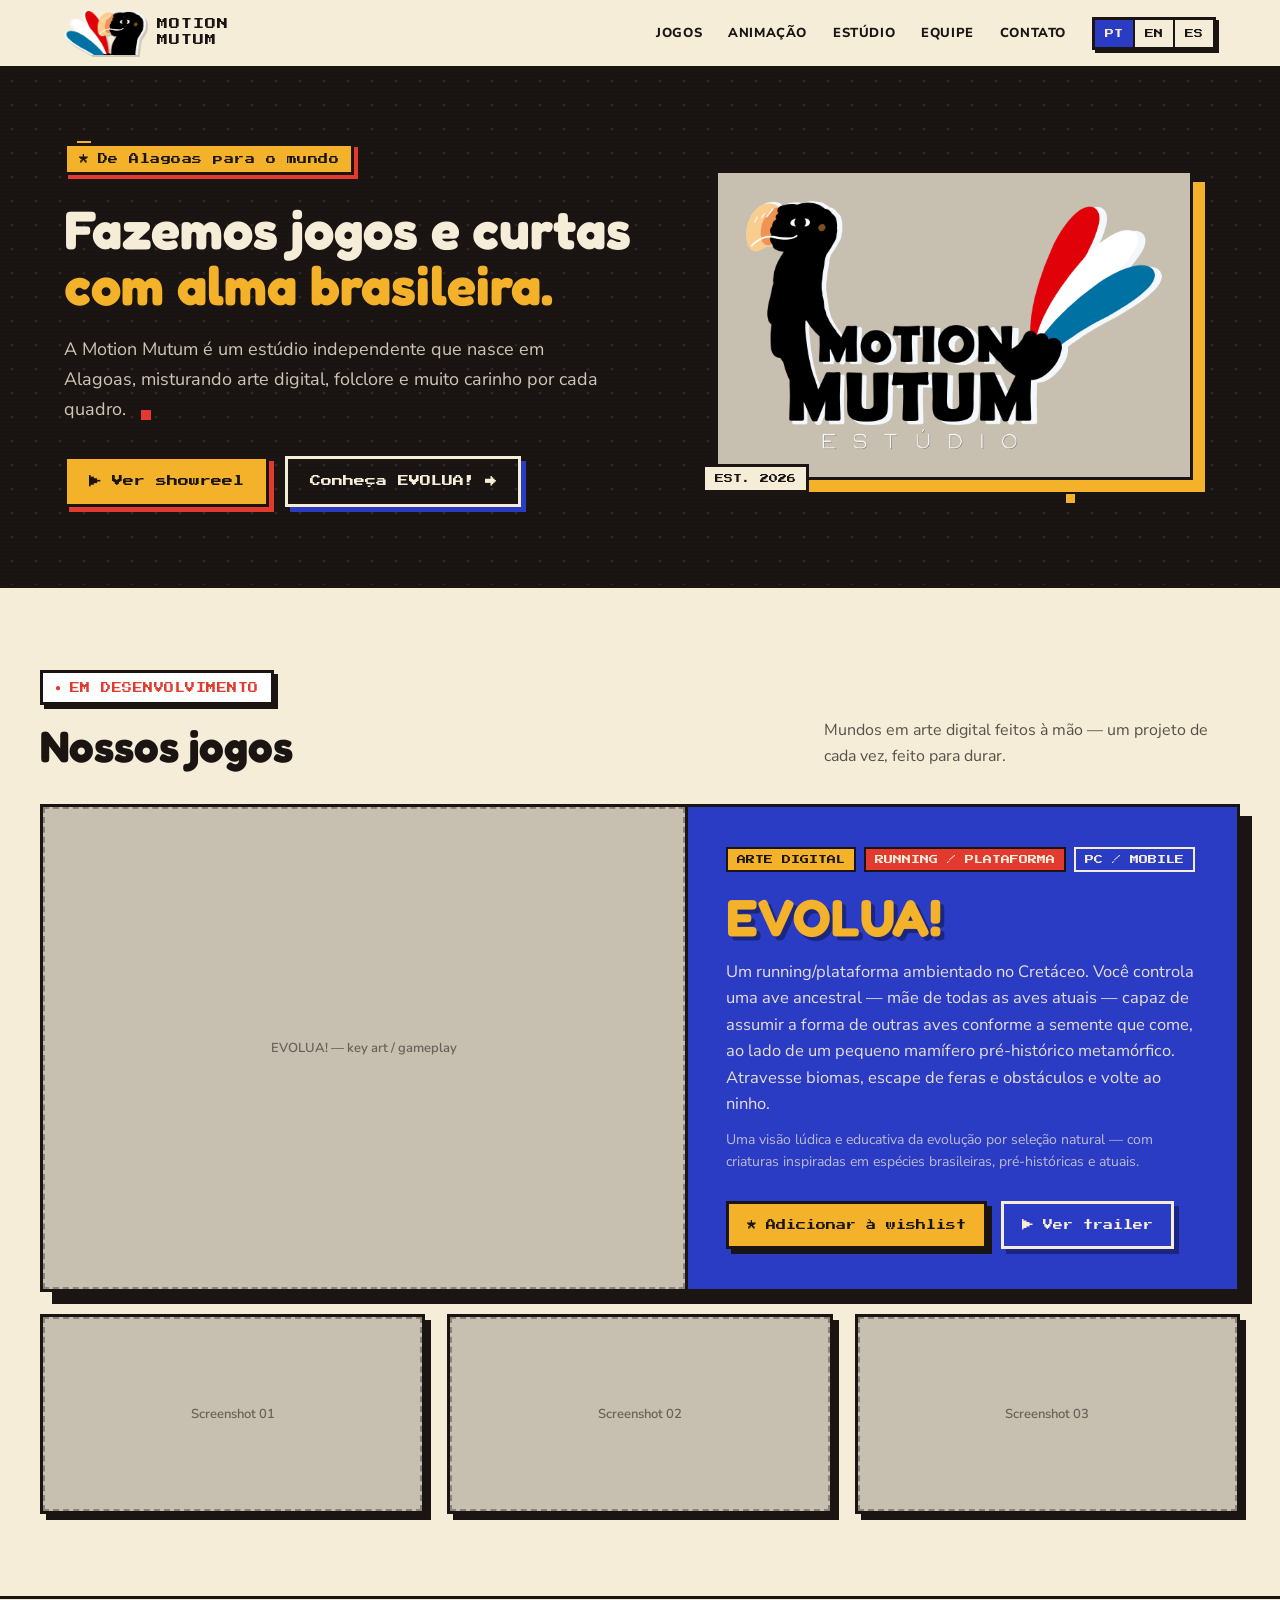
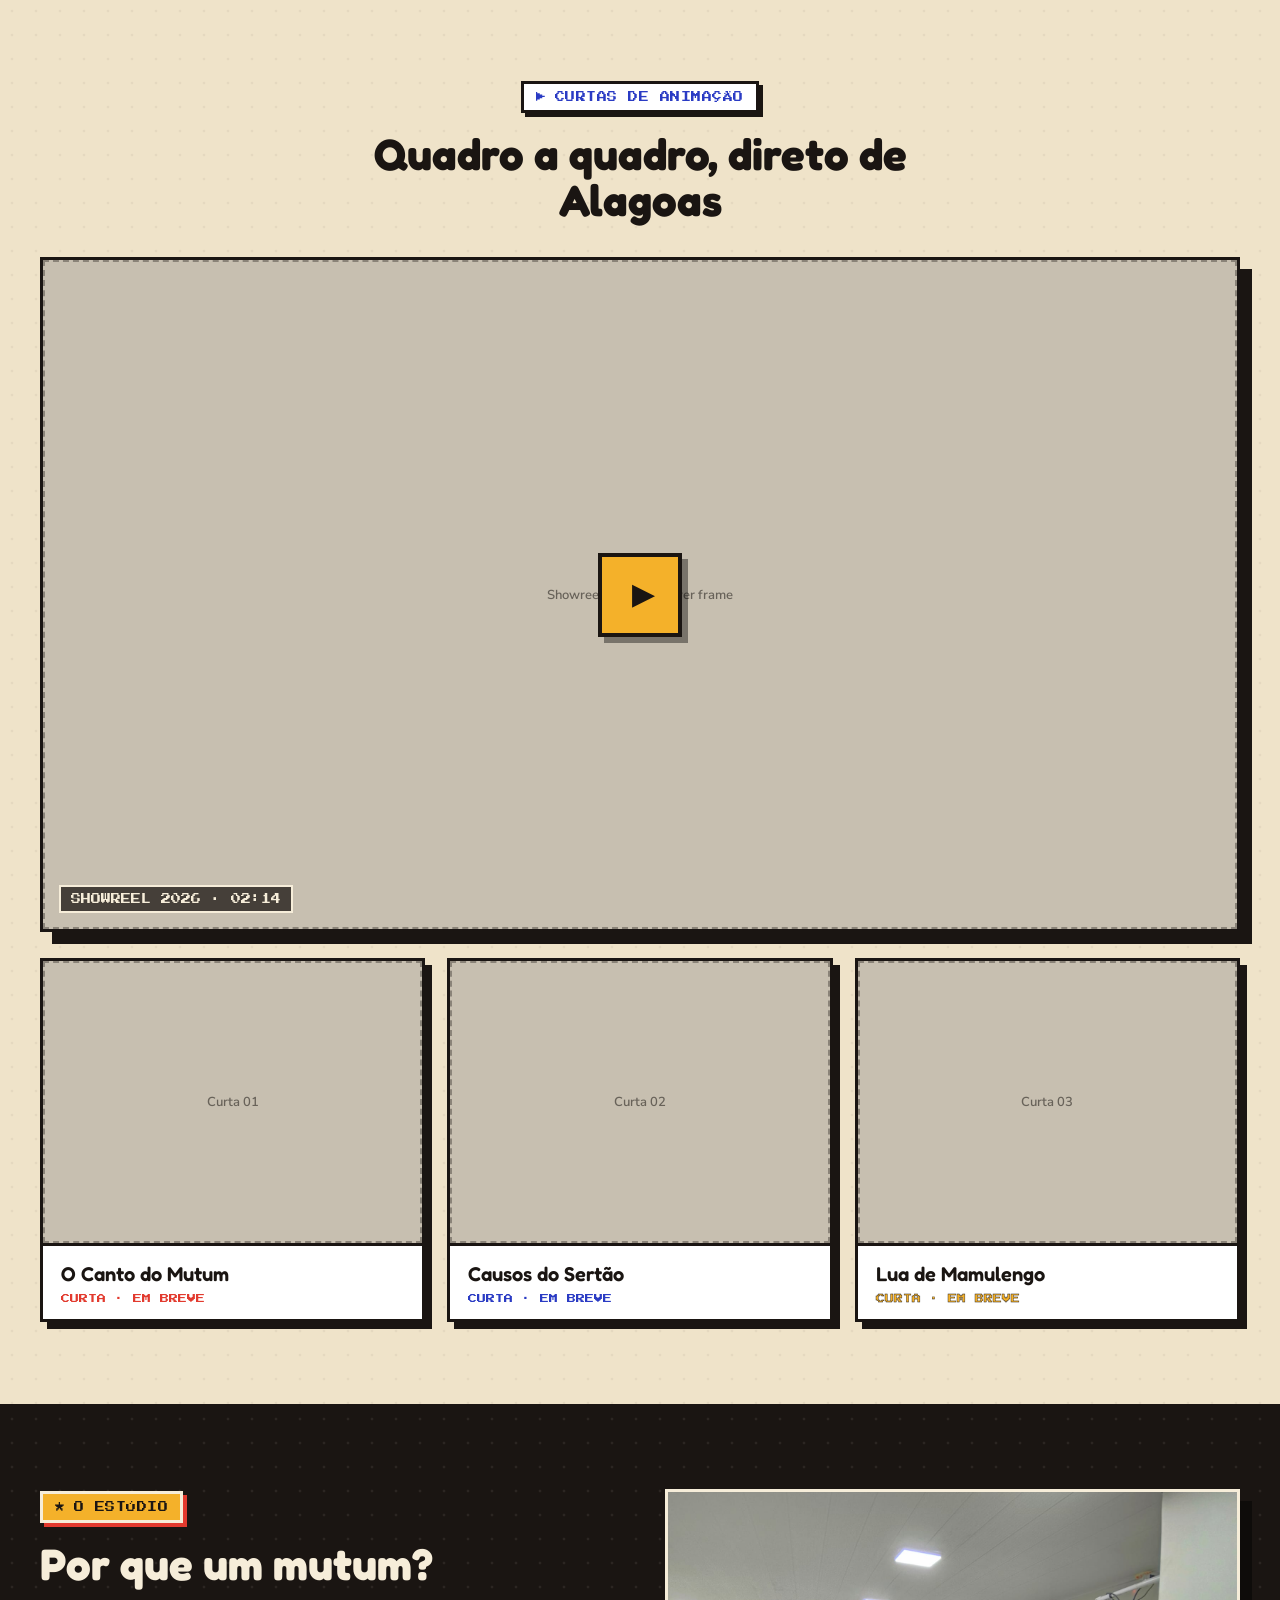
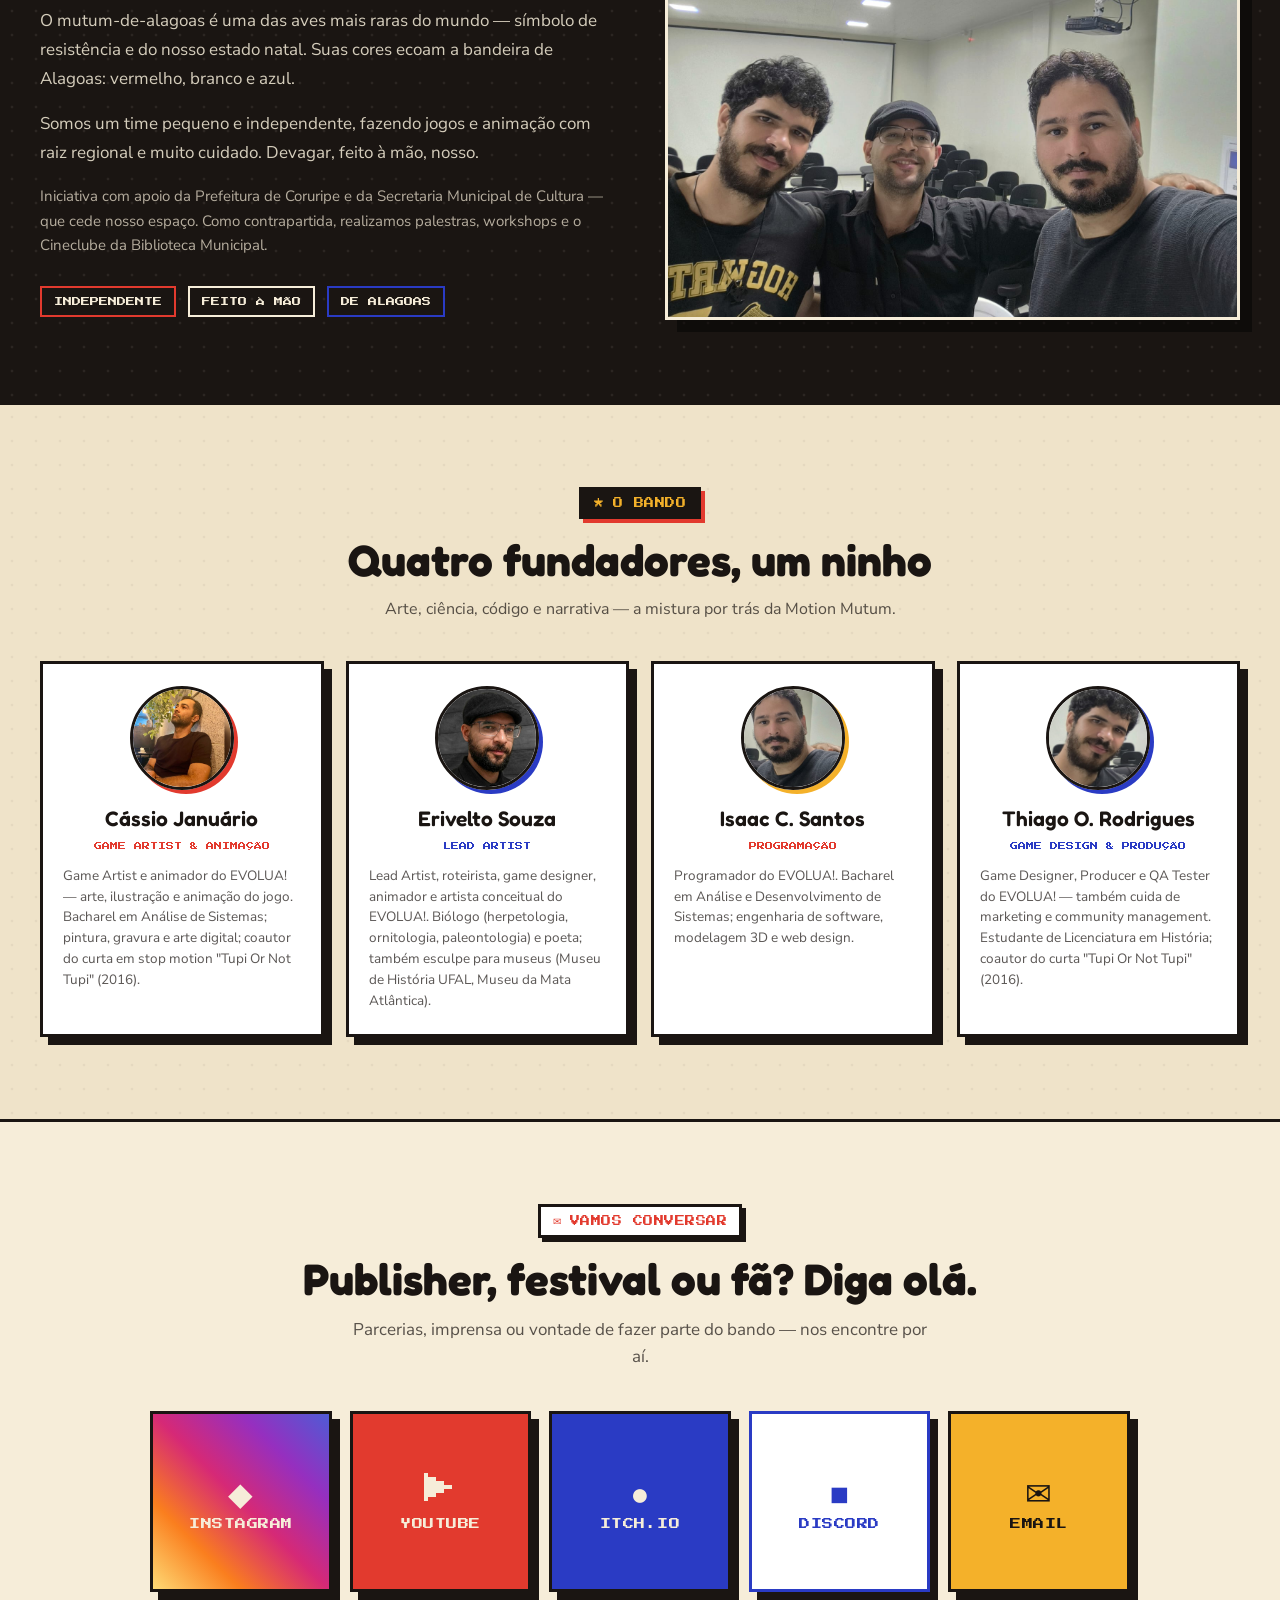
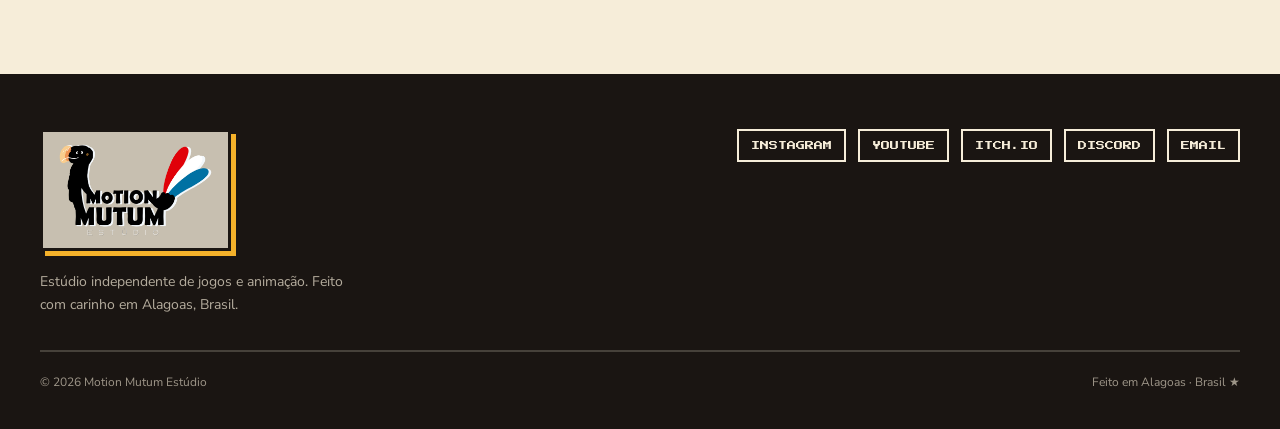
==== commit 7052ccf3: "Atualiza galeria, marca, seção de contato, equipe e adiciona espanhol - Adiciona novas fotos da equi" ====
--- a/index.html
+++ b/index.html
@@ -23,16 +23,24 @@
         <span class="brand-name">MOTION<br>MUTUM</span>
       </a>
       <div class="header-actions">
-        <button class="btn btn--sm" data-langbtn style="--sc:#1A1512">EN</button>
+        <div class="lang-switch" role="group" aria-label="Language">
+          <button class="lang-btn is-active" data-lang="pt">PT</button>
+          <button class="lang-btn" data-lang="en">EN</button>
+          <button class="lang-btn" data-lang="es">ES</button>
+        </div>
         <button class="menu-toggle" id="menuToggle" aria-label="Abrir menu" aria-expanded="false">☰</button>
       </div>
       <nav class="nav-links" id="navLinks">
-        <a class="nav-link" data-en="Games" href="#games">Jogos</a>
-        <a class="nav-link" data-en="Animation" href="#anim">Animação</a>
-        <a class="nav-link" data-en="Studio" href="#studio">Estúdio</a>
-        <a class="nav-link" data-en="Team" href="#team">Equipe</a>
-        <a class="nav-link" data-en="Contact" href="#contact">Contato</a>
-        <button class="btn btn--sm" data-langbtn style="--sc:#1A1512">EN</button>
+        <a class="nav-link" data-en="Games" data-es="Juegos" href="#games">Jogos</a>
+        <a class="nav-link" data-en="Animation" data-es="Animación" href="#anim">Animação</a>
+        <a class="nav-link" data-en="Studio" data-es="Estudio" href="#studio">Estúdio</a>
+        <a class="nav-link" data-en="Team" data-es="Equipo" href="#team">Equipe</a>
+        <a class="nav-link" data-en="Contact" data-es="Contacto" href="#contact">Contato</a>
+        <div class="lang-switch" role="group" aria-label="Language">
+          <button class="lang-btn is-active" data-lang="pt">PT</button>
+          <button class="lang-btn" data-lang="en">EN</button>
+          <button class="lang-btn" data-lang="es">ES</button>
+        </div>
       </nav>
     </div>
   </header>
@@ -47,12 +55,12 @@
 
     <div class="container hero-grid">
       <div class="hero-copy">
-        <div class="eyebrow" style="--fg:#1A1512;--bg:#F4B12A;--sh:#E23A2E">★ <span data-en="From Alagoas to the world">De Alagoas para o mundo</span></div>
-        <h1 class="hero-title"><span data-en="We make games &amp; shorts">Fazemos jogos e curtas</span> <span style="color:var(--gold)" data-en="with a Brazilian soul.">com alma brasileira.</span></h1>
-        <p class="hero-lede" data-en="Motion Mutum is an independent studio born in Alagoas, blending digital art, folklore and a lot of love for every single frame.">A Motion Mutum é um estúdio independente que nasce em Alagoas, misturando arte digital, folclore e muito carinho por cada quadro.</p>
+        <div class="eyebrow" style="--fg:#1A1512;--bg:#F4B12A;--sh:#E23A2E">★ <span data-en="From Alagoas to the world" data-es="Desde Alagoas para el mundo">De Alagoas para o mundo</span></div>
+        <h1 class="hero-title"><span data-en="We make games &amp; shorts" data-es="Hacemos juegos y cortos">Fazemos jogos e curtas</span> <span style="color:var(--gold)" data-en="with a Brazilian soul." data-es="con alma brasileña.">com alma brasileira.</span></h1>
+        <p class="hero-lede" data-en="Motion Mutum is an independent studio born in Alagoas, blending digital art, folklore and a lot of love for every single frame." data-es="Motion Mutum es un estudio independiente nacido en Alagoas, que mezcla arte digital, folclore y mucho cariño por cada cuadro.">A Motion Mutum é um estúdio independente que nasce em Alagoas, misturando arte digital, folclore e muito carinho por cada quadro.</p>
         <div class="hero-ctas">
-          <a class="btn btn--lg btn--fill" href="#anim" style="--sc:#E23A2E"><span class="btn-icon">▶</span><span data-en="Watch showreel">Ver showreel</span></a>
-          <a class="btn btn--lg btn--outline" href="#games" style="--sc:#2A3BC4"><span data-en="Meet EVOLUA!">Conheça EVOLUA!</span><span>→</span></a>
+          <a class="btn btn--lg btn--fill" href="#anim" style="--sc:#E23A2E"><span class="btn-icon">▶</span><span data-en="Watch showreel" data-es="Ver showreel">Ver showreel</span></a>
+          <a class="btn btn--lg btn--outline" href="#games" style="--sc:#2A3BC4"><span data-en="Meet EVOLUA!" data-es="Conoce EVOLUA!">Conheça EVOLUA!</span><span>→</span></a>
         </div>
       </div>
       <div class="hero-figure">
@@ -69,10 +77,10 @@
     <div class="container">
       <div class="section-head">
         <div>
-          <div class="eyebrow" style="--fg:#E23A2E">● <span data-en="IN DEVELOPMENT">EM DESENVOLVIMENTO</span></div>
-          <h2 class="section-title" data-en="Our games">Nossos jogos</h2>
-        </div>
-        <p class="games-summary" data-en="Handcrafted digital-art worlds — one project at a time, made to last.">Mundos em arte digital feitos à mão — um projeto de cada vez, feito para durar.</p>
+          <div class="eyebrow" style="--fg:#E23A2E">● <span data-en="IN DEVELOPMENT" data-es="EN DESARROLLO">EM DESENVOLVIMENTO</span></div>
+          <h2 class="section-title" data-en="Our games" data-es="Nuestros juegos">Nossos jogos</h2>
+        </div>
+        <p class="games-summary" data-en="Handcrafted digital-art worlds — one project at a time, made to last." data-es="Mundos en arte digital hechos a mano — un proyecto a la vez, hechos para durar.">Mundos em arte digital feitos à mão — um projeto de cada vez, feito para durar.</p>
       </div>
 
       <!-- feature card -->
@@ -83,15 +91,15 @@
         <div class="feature-copy">
           <div class="tag-row">
             <span class="tag" style="--bg:#F4B12A">ARTE DIGITAL</span>
-            <span class="tag" style="--bg:#E23A2E;--fg:#F6EDD9" data-en="RUNNING / PLATFORMER">RUNNING / PLATAFORMA</span>
+            <span class="tag" style="--bg:#E23A2E;--fg:#F6EDD9" data-en="RUNNING / PLATFORMER" data-es="RUNNING / PLATAFORMA">RUNNING / PLATAFORMA</span>
             <span class="tag" style="--fg:#F6EDD9;--bd:#F6EDD9">PC / MOBILE</span>
           </div>
           <h3 class="evolua-title">EVOLUA!</h3>
-          <p class="evolua-lede" data-en="A running/platformer set in the Cretaceous. You play an ancestral bird — parent of all living birds — able to morph into other birds depending on the seed it eats, joined by a shape-shifting prehistoric mammal. Cross biomes, dodge beasts and obstacles, and find your way back to the nest.">Um running/plataforma ambientado no Cretáceo. Você controla uma ave ancestral — mãe de todas as aves atuais — capaz de assumir a forma de outras aves conforme a semente que come, ao lado de um pequeno mamífero pré-histórico metamórfico. Atravesse biomas, escape de feras e obstáculos e volte ao ninho.</p>
-          <p class="evolua-sublede" data-en="A playful, educational take on evolution by natural selection — with creatures inspired by Brazilian species, prehistoric and modern.">Uma visão lúdica e educativa da evolução por seleção natural — com criaturas inspiradas em espécies brasileiras, pré-históricas e atuais.</p>
+          <p class="evolua-lede" data-en="A running/platformer set in the Cretaceous. You play an ancestral bird — parent of all living birds — able to morph into other birds depending on the seed it eats, joined by a shape-shifting prehistoric mammal. Cross biomes, dodge beasts and obstacles, and find your way back to the nest." data-es="Un running/plataforma ambientado en el Cretácico. Controlas un ave ancestral — madre de todas las aves actuales — capaz de transformarse en otras aves según la semilla que come, junto a un pequeño mamífero prehistórico metamórfico. Atraviesa biomas, esquiva bestias y obstáculos, y vuelve al nido.">Um running/plataforma ambientado no Cretáceo. Você controla uma ave ancestral — mãe de todas as aves atuais — capaz de assumir a forma de outras aves conforme a semente que come, ao lado de um pequeno mamífero pré-histórico metamórfico. Atravesse biomas, escape de feras e obstáculos e volte ao ninho.</p>
+          <p class="evolua-sublede" data-en="A playful, educational take on evolution by natural selection — with creatures inspired by Brazilian species, prehistoric and modern." data-es="Una visión lúdica y educativa de la evolución por selección natural — con criaturas inspiradas en especies brasileñas, prehistóricas y actuales.">Uma visão lúdica e educativa da evolução por seleção natural — com criaturas inspiradas em espécies brasileiras, pré-históricas e atuais.</p>
           <div class="evolua-ctas">
-            <button class="btn btn--fill" id="wishlistBtn" data-on="0" style="--sc:#1A1512">★ <span data-wl data-en="Add to wishlist">Adicionar à wishlist</span></button>
-            <a class="btn btn--outline" href="#anim" style="--sc:rgba(0,0,0,.35)"><span class="btn-icon">▶</span><span data-en="Watch trailer">Ver trailer</span></a>
+            <button class="btn btn--fill" id="wishlistBtn" data-on="0" style="--sc:#1A1512">★ <span data-wl data-en="Add to wishlist" data-es="Añadir a la lista de deseos">Adicionar à wishlist</span></button>
+            <a class="btn btn--outline" href="#anim" style="--sc:rgba(0,0,0,.35)"><span class="btn-icon">▶</span><span data-en="Watch trailer" data-es="Ver trailer">Ver trailer</span></a>
           </div>
         </div>
       </div>
@@ -109,8 +117,8 @@
   <section id="anim" class="section section-pad bg-cream-alt">
     <div class="container">
       <div style="text-align:center">
-        <div class="eyebrow" style="--fg:#2A3BC4">▶ <span data-en="ANIMATED SHORTS">CURTAS DE ANIMAÇÃO</span></div>
-        <h2 class="section-title" style="margin:18px auto 0;max-width:16em" data-en="Frame by frame, from Alagoas">Quadro a quadro, direto de Alagoas</h2>
+        <div class="eyebrow" style="--fg:#2A3BC4">▶ <span data-en="ANIMATED SHORTS" data-es="CORTOS DE ANIMACIÓN">CURTAS DE ANIMAÇÃO</span></div>
+        <h2 class="section-title" style="margin:18px auto 0;max-width:16em" data-en="Frame by frame, from Alagoas" data-es="Cuadro a cuadro, directo desde Alagoas">Quadro a quadro, direto de Alagoas</h2>
       </div>
 
       <!-- showreel -->
@@ -119,22 +127,22 @@
         <div class="showreel-overlay">
           <div class="play-btn">▶</div>
         </div>
-        <div class="showreel-caption" data-en="SHOWREEL 2026 · 02:14">SHOWREEL 2026 · 02:14</div>
+        <div class="showreel-caption" data-en="SHOWREEL 2026 · 02:14" data-es="SHOWREEL 2026 · 02:14">SHOWREEL 2026 · 02:14</div>
       </div>
 
       <!-- shorts grid -->
       <div class="shot-grid" data-carousel style="margin-top:26px">
         <div class="short-card">
           <div class="short-media"><div class="img-slot">Curta 01</div></div>
-          <div class="short-body"><div class="short-title" data-en="The Curassow's Song">O Canto do Mutum</div><div class="short-status" style="--fg:#E23A2E" data-en="SHORT · COMING SOON">CURTA · EM BREVE</div></div>
+          <div class="short-body"><div class="short-title" data-en="The Curassow's Song" data-es="El Canto del Mutum">O Canto do Mutum</div><div class="short-status" style="--fg:#E23A2E" data-en="SHORT · COMING SOON" data-es="CORTO · PRÓXIMAMENTE">CURTA · EM BREVE</div></div>
         </div>
         <div class="short-card">
           <div class="short-media"><div class="img-slot">Curta 02</div></div>
-          <div class="short-body"><div class="short-title" data-en="Backwater Tales">Causos do Sertão</div><div class="short-status" style="--fg:#2A3BC4" data-en="SHORT · COMING SOON">CURTA · EM BREVE</div></div>
+          <div class="short-body"><div class="short-title" data-en="Backwater Tales" data-es="Cuentos del Sertão">Causos do Sertão</div><div class="short-status" style="--fg:#2A3BC4" data-en="SHORT · COMING SOON" data-es="CORTO · PRÓXIMAMENTE">CURTA · EM BREVE</div></div>
         </div>
         <div class="short-card">
           <div class="short-media"><div class="img-slot">Curta 03</div></div>
-          <div class="short-body"><div class="short-title" data-en="Lantern Moon">Lua de Mamulengo</div><div class="short-status short-status--outline" style="--fg:#F4B12A" data-en="SHORT · COMING SOON">CURTA · EM BREVE</div></div>
+          <div class="short-body"><div class="short-title" data-en="Lantern Moon" data-es="Luna de Mamulengo">Lua de Mamulengo</div><div class="short-status short-status--outline" style="--fg:#F4B12A" data-en="SHORT · COMING SOON" data-es="CORTO · PRÓXIMAMENTE">CURTA · EM BREVE</div></div>
         </div>
       </div>
     </div>
@@ -144,15 +152,15 @@
   <section id="studio" class="section section-pad bg-ink">
     <div class="container studio-grid">
       <div>
-        <div class="eyebrow" style="--fg:#1A1512;--bg:#F4B12A;--bd:#F6EDD9;--sh:#E23A2E">★ <span data-en="THE STUDIO">O ESTÚDIO</span></div>
-        <h2 class="section-title" style="color:var(--cream)" data-en="Why a curassow?">Por que um mutum?</h2>
-        <p class="studio-copy" style="margin-top:20px" data-en="The Alagoas Curassow is one of the rarest birds in the world — a symbol of resilience and of our home state. Its colors echo the Alagoas flag: red, white and blue.">O mutum-de-alagoas é uma das aves mais raras do mundo — símbolo de resistência e do nosso estado natal. Suas cores ecoam a bandeira de Alagoas: vermelho, branco e azul.</p>
-        <p class="studio-copy" data-en="We're a small, independent team making games and animation with regional roots and a whole lot of care. Slow, handmade, ours.">Somos um time pequeno e independente, fazendo jogos e animação com raiz regional e muito cuidado. Devagar, feito à mão, nosso.</p>
-        <p class="studio-note" data-en="An initiative supported by the City of Coruripe and its Culture Secretariat — which hosts our space. In return we run talks, workshops and the Municipal Library Film Club.">Iniciativa com apoio da Prefeitura de Coruripe e da Secretaria Municipal de Cultura — que cede nosso espaço. Como contrapartida, realizamos palestras, workshops e o Cineclube da Biblioteca Municipal.</p>
+        <div class="eyebrow" style="--fg:#1A1512;--bg:#F4B12A;--bd:#F6EDD9;--sh:#E23A2E">★ <span data-en="THE STUDIO" data-es="EL ESTUDIO">O ESTÚDIO</span></div>
+        <h2 class="section-title" style="color:var(--cream)" data-en="Why a curassow?" data-es="¿Por qué un mutum?">Por que um mutum?</h2>
+        <p class="studio-copy" style="margin-top:20px" data-en="The Alagoas Curassow is one of the rarest birds in the world — a symbol of resilience and of our home state. Its colors echo the Alagoas flag: red, white and blue." data-es="El mutum de Alagoas es una de las aves más raras del mundo — símbolo de resistencia y de nuestro estado natal. Sus colores recuerdan la bandera de Alagoas: rojo, blanco y azul.">O mutum-de-alagoas é uma das aves mais raras do mundo — símbolo de resistência e do nosso estado natal. Suas cores ecoam a bandeira de Alagoas: vermelho, branco e azul.</p>
+        <p class="studio-copy" data-en="We're a small, independent team making games and animation with regional roots and a whole lot of care. Slow, handmade, ours." data-es="Somos un equipo pequeño e independiente, haciendo juegos y animación con raíces regionales y mucho cuidado. Despacio, hecho a mano, nuestro.">Somos um time pequeno e independente, fazendo jogos e animação com raiz regional e muito cuidado. Devagar, feito à mão, nosso.</p>
+        <p class="studio-note" data-en="An initiative supported by the City of Coruripe and its Culture Secretariat — which hosts our space. In return we run talks, workshops and the Municipal Library Film Club." data-es="Una iniciativa con el apoyo del Ayuntamiento de Coruripe y su Secretaría de Cultura — que cede nuestro espacio. Como contrapartida, realizamos charlas, talleres y el Cineclub de la Biblioteca Municipal.">Iniciativa com apoio da Prefeitura de Coruripe e da Secretaria Municipal de Cultura — que cede nosso espaço. Como contrapartida, realizamos palestras, workshops e o Cineclube da Biblioteca Municipal.</p>
         <div class="studio-tags">
-          <div class="pill" style="--bd:#E23A2E" data-en="INDEPENDENT">INDEPENDENTE</div>
-          <div class="pill" data-en="HANDMADE">FEITO À MÃO</div>
-          <div class="pill" style="--bd:#2A3BC4" data-en="MADE IN ALAGOAS">DE ALAGOAS</div>
+          <div class="pill" style="--bd:#E23A2E" data-en="INDEPENDENT" data-es="INDEPENDIENTE">INDEPENDENTE</div>
+          <div class="pill" data-en="HANDMADE" data-es="HECHO A MANO">FEITO À MÃO</div>
+          <div class="pill" style="--bd:#2A3BC4" data-en="MADE IN ALAGOAS" data-es="DE ALAGOAS">DE ALAGOAS</div>
         </div>
       </div>
       <div class="studio-photo carousel-track" data-carousel>
@@ -160,6 +168,9 @@
         <img src="assets/studio-meeting-2.jpg" alt="Equipe da Motion Mutum reunida trabalhando em notebooks">
         <img src="assets/studio-meeting-3.jpg" alt="Equipe da Motion Mutum reunida trabalhando em notebooks">
         <img src="assets/studio-meeting-4.jpg" alt="Equipe da Motion Mutum reunida trabalhando em notebooks">
+        <img src="assets/studio-meeting-5.jpg" alt="Storyboard do curta projetado na sala de exibição da Motion Mutum">
+        <img src="assets/studio-meeting-6.jpg" alt="Storyboard do curta projetado na sala de exibição da Motion Mutum">
+        <img src="assets/studio-meeting-7.jpg" alt="Equipe da Motion Mutum reunida em frente ao logo do estúdio projetado">
       </div>
     </div>
   </section>
@@ -168,9 +179,9 @@
   <section id="team" class="section section-pad bg-cream-alt">
     <div class="container">
       <div style="text-align:center">
-        <div class="eyebrow" style="--fg:#F4B12A;--bg:#1A1512;--sh:#E23A2E">★ <span data-en="THE FLOCK">O BANDO</span></div>
-        <h2 class="section-title" style="margin:18px auto 0;max-width:15em" data-en="Four founders, one nest">Quatro fundadores, um ninho</h2>
-        <p class="team-lede" data-en="Art, science, code and story — the mix behind Motion Mutum.">Arte, ciência, código e narrativa — a mistura por trás da Motion Mutum.</p>
+        <div class="eyebrow" style="--fg:#F4B12A;--bg:#1A1512;--sh:#E23A2E">★ <span data-en="THE FLOCK" data-es="LA BANDADA">O BANDO</span></div>
+        <h2 class="section-title" style="margin:18px auto 0;max-width:15em" data-en="Four founders, one nest" data-es="Cuatro fundadores, un nido">Quatro fundadores, um ninho</h2>
+        <p class="team-lede" data-en="Art, science, code and story — the mix behind Motion Mutum." data-es="Arte, ciencia, código e historia — la mezcla detrás de Motion Mutum.">Arte, ciência, código e narrativa — a mistura por trás da Motion Mutum.</p>
       </div>
 
       <div class="team-grid" data-carousel>
@@ -178,29 +189,29 @@
         <div class="team-card">
           <div class="team-avatar" style="--sh:#E23A2E"><img class="team-photo" src="assets/cassio-januario.png" alt="Cássio Januário"></div>
           <div class="team-name">Cássio Januário</div>
-          <div class="team-role" style="--fg:#E23A2E" data-en="ART &amp; ILLUSTRATION">ARTE &amp; ILUSTRAÇÃO</div>
-          <p class="team-bio" data-en="Systems Analysis grad. Painting, printmaking and digital art. Co-created the stop-motion short &quot;Tupi Or Not Tupi&quot; (2016).">Bacharel em Análise de Sistemas. Pintura, gravura e arte digital. Coautor do curta em stop motion &quot;Tupi Or Not Tupi&quot; (2016).</p>
+          <div class="team-role" style="--fg:#E23A2E" data-en="GAME ARTIST &amp; ANIMATION" data-es="GAME ARTIST &amp; ANIMACIÓN">GAME ARTIST &amp; ANIMAÇÃO</div>
+          <p class="team-bio" data-en="Game Artist and animator on EVOLUA! — art, illustration and animation for the game. Systems Analysis grad; painting, printmaking and digital art; co-created the stop-motion short &quot;Tupi Or Not Tupi&quot; (2016)." data-es="Game Artist y animador en EVOLUA! — arte, ilustración y animación del juego. Graduado en Análisis de Sistemas; pintura, grabado y arte digital; coautor del corto en stop motion &quot;Tupi Or Not Tupi&quot; (2016).">Game Artist e animador do EVOLUA! — arte, ilustração e animação do jogo. Bacharel em Análise de Sistemas; pintura, gravura e arte digital; coautor do curta em stop motion &quot;Tupi Or Not Tupi&quot; (2016).</p>
         </div>
         <!-- Erivelto -->
         <div class="team-card">
           <div class="team-avatar" style="--sh:#2A3BC4"><img class="team-photo" src="assets/erivelto-souza.png" alt="Erivelto Souza"></div>
           <div class="team-name">Erivelto Souza</div>
-          <div class="team-role" style="--fg:#2A3BC4" data-en="WRITING &amp; SCIENCE ART">ROTEIRO &amp; ARTE CIENTÍFICA</div>
-          <p class="team-bio" data-en="Biologist (herpetology, ornithology, paleontology). Writer and poet; 2D animation, stop motion and museum sculpture.">Biólogo (herpetologia, ornitologia, paleontologia). Roteirista e poeta; animação 2D, stop motion e escultura para museus.</p>
+          <div class="team-role" style="--fg:#2A3BC4" data-en="LEAD ARTIST" data-es="LEAD ARTIST">LEAD ARTIST</div>
+          <p class="team-bio" data-en="Lead Artist, writer, game designer, animator and concept artist on EVOLUA!. Biologist (herpetology, ornithology, paleontology) and poet; also sculpts for museums (UFAL History Museum, Atlantic Forest Museum)." data-es="Lead Artist, guionista, game designer, animador y artista conceptual en EVOLUA!. Biólogo (herpetología, ornitología, paleontología) y poeta; también esculpe para museos (Museo de Historia UFAL, Museo de la Mata Atlántica).">Lead Artist, roteirista, game designer, animador e artista conceitual do EVOLUA!. Biólogo (herpetologia, ornitologia, paleontologia) e poeta; também esculpe para museus (Museu de História UFAL, Museu da Mata Atlântica).</p>
         </div>
         <!-- Isaac -->
         <div class="team-card">
           <div class="team-avatar" style="--sh:#F4B12A"><img class="team-photo" src="assets/isaac-santos.jpg" alt="Isaac C. Santos"></div>
           <div class="team-name">Isaac C. Santos</div>
-          <div class="team-role" style="--fg:#E23A2E" data-en="PROGRAMMING &amp; 3D">PROGRAMAÇÃO &amp; 3D</div>
-          <p class="team-bio" data-en="Systems Analysis &amp; Development grad. Software engineering, game dev, 3D modeling and web design.">Bacharel em Análise e Desenvolvimento de Sistemas. Engenharia de software, dev de jogos, modelagem 3D e web design.</p>
+          <div class="team-role" style="--fg:#E23A2E" data-en="PROGRAMMING" data-es="PROGRAMACIÓN">PROGRAMAÇÃO</div>
+          <p class="team-bio" data-en="Programmer on EVOLUA!. Systems Analysis &amp; Development grad; software engineering, 3D modeling and web design." data-es="Programador en EVOLUA!. Graduado en Análisis y Desarrollo de Sistemas; ingeniería de software, modelado 3D y diseño web.">Programador do EVOLUA!. Bacharel em Análise e Desenvolvimento de Sistemas; engenharia de software, modelagem 3D e web design.</p>
         </div>
         <!-- Thiago -->
         <div class="team-card">
           <div class="team-avatar" style="--sh:#2A3BC4"><img class="team-photo" src="assets/thiago-rodrigues.jpg" alt="Thiago O. Rodrigues"></div>
           <div class="team-name">Thiago O. Rodrigues</div>
-          <div class="team-role" style="--fg:#2A3BC4" data-en="PROGRAMMING &amp; 3D ART">PROGRAMAÇÃO &amp; ARTE 3D</div>
-          <p class="team-bio" data-en="History (teaching) student. Programming, art and 3D modeling. Co-created the short &quot;Tupi Or Not Tupi&quot; (2016).">Estudante de Licenciatura em História. Programação, arte e modelagem 3D. Coautor do curta &quot;Tupi Or Not Tupi&quot; (2016).</p>
+          <div class="team-role" style="--fg:#2A3BC4" data-en="GAME DESIGN &amp; PRODUCTION" data-es="GAME DESIGN &amp; PRODUCCIÓN">GAME DESIGN &amp; PRODUÇÃO</div>
+          <p class="team-bio" data-en="Game Designer, Producer and QA Tester on EVOLUA! — also handles marketing and community management. History (teaching) student; co-created the short &quot;Tupi Or Not Tupi&quot; (2016)." data-es="Game Designer, Producer y QA Tester en EVOLUA! — también se encarga de marketing y community management. Estudiante de Profesorado en Historia; coautor del corto &quot;Tupi Or Not Tupi&quot; (2016).">Game Designer, Producer e QA Tester do EVOLUA! — também cuida de marketing e community management. Estudante de Licenciatura em História; coautor do curta &quot;Tupi Or Not Tupi&quot; (2016).</p>
         </div>
       </div>
     </div>
@@ -209,20 +220,31 @@
   <!-- ============ CONTACT ============ -->
   <section id="contact" class="section section-pad bg-cream">
     <div class="contact-intro">
-      <div class="eyebrow" style="--fg:#E23A2E">✉ <span data-en="LET'S TALK">VAMOS CONVERSAR</span></div>
-      <h2 class="section-title" data-en="Publisher, festival or fan? Say hi.">Publisher, festival ou fã? Diga olá.</h2>
-      <p class="contact-lede" data-en="Partnerships, press or joining the flock — drop us a message.">Parcerias, imprensa ou vontade de fazer parte do bando — mande uma mensagem.</p>
-    </div>
-    <div class="contact-card">
-      <form id="contactForm">
-        <label class="form-label" data-en="NAME">NOME</label>
-        <input class="form-field" type="text" required data-en-ph="Your name" placeholder="Seu nome">
-        <label class="form-label">E-MAIL</label>
-        <input class="form-field" type="email" required data-en-ph="you@email.com" placeholder="voce@email.com">
-        <label class="form-label" data-en="MESSAGE">MENSAGEM</label>
-        <textarea class="form-field" rows="4" required data-en-ph="Tell us about it..." placeholder="Conte pra gente..."></textarea>
-        <button type="submit" class="btn btn--submit" style="--sc:#1A1512" data-en="SEND MESSAGE →">ENVIAR MENSAGEM →</button>
-      </form>
+      <div class="eyebrow" style="--fg:#E23A2E">✉ <span data-en="LET'S TALK" data-es="HABLEMOS">VAMOS CONVERSAR</span></div>
+      <h2 class="section-title" data-en="Publisher, festival or fan? Say hi." data-es="¿Publisher, festival o fan? Salúdanos.">Publisher, festival ou fã? Diga olá.</h2>
+      <p class="contact-lede" data-en="Partnerships, press or joining the flock — find us wherever you scroll." data-es="Alianzas, prensa o ganas de unirte a la bandada — encuéntranos donde sea que estés.">Parcerias, imprensa ou vontade de fazer parte do bando — nos encontre por aí.</p>
+    </div>
+    <div class="social-spotlight">
+      <a class="social-card" href="https://www.instagram.com/motionmutum/" target="_blank" rel="noopener" style="--fg:#F6EDD9;background:linear-gradient(45deg,#feda75,#fa7e1e,#d62976,#962fbf,#4f5bd5)">
+        <span class="social-card-icon">◆</span>
+        <span class="social-card-label">INSTAGRAM</span>
+      </a>
+      <a class="social-card" href="https://www.youtube.com/@motionmutum" target="_blank" rel="noopener" style="--bg:#E23A2E;--fg:#F6EDD9">
+        <span class="social-card-icon">▶</span>
+        <span class="social-card-label">YOUTUBE</span>
+      </a>
+      <a class="social-card" href="https://motionmutum.itch.io/" target="_blank" rel="noopener" style="--bg:#2A3BC4;--fg:#F6EDD9">
+        <span class="social-card-icon">●</span>
+        <span class="social-card-label">ITCH.IO</span>
+      </a>
+      <a class="social-card social-card--outline" href="#" style="--bd:#2A3BC4;--fg:#2A3BC4">
+        <span class="social-card-icon">■</span>
+        <span class="social-card-label">DISCORD</span>
+      </a>
+      <a class="social-card" href="mailto:motionmutum@gmail.com" style="--bg:#F4B12A;--fg:#1A1512">
+        <span class="social-card-icon">✉</span>
+        <span class="social-card-label">EMAIL</span>
+      </a>
     </div>
   </section>
 
@@ -231,18 +253,19 @@
     <div class="container footer-top">
       <div class="footer-brand">
         <div class="footer-logo-chip"><img src="assets/mutum-logo.png" alt="Motion Mutum Estúdio" class="footer-logo-img"></div>
-        <p class="footer-tagline" data-en="Independent games &amp; animation studio. Made with care in Alagoas, Brazil.">Estúdio independente de jogos e animação. Feito com carinho em Alagoas, Brasil.</p>
+        <p class="footer-tagline" data-en="Independent games &amp; animation studio. Made with care in Alagoas, Brazil." data-es="Estudio independiente de juegos y animación. Hecho con cariño en Alagoas, Brasil.">Estúdio independente de jogos e animação. Feito com carinho em Alagoas, Brasil.</p>
       </div>
       <div class="social-row">
-        <a class="social-link" href="#" style="--hc:#E23A2E">INSTAGRAM</a>
-        <a class="social-link" href="#" style="--hc:#E23A2E">YOUTUBE</a>
-        <a class="social-link" href="#" style="--hc:#2A3BC4">ITCH.IO</a>
+        <a class="social-link" href="https://www.instagram.com/motionmutum/" target="_blank" rel="noopener" style="--hc:#D62976">INSTAGRAM</a>
+        <a class="social-link" href="https://www.youtube.com/@motionmutum" target="_blank" rel="noopener" style="--hc:#E23A2E">YOUTUBE</a>
+        <a class="social-link" href="https://motionmutum.itch.io/" target="_blank" rel="noopener" style="--hc:#2A3BC4">ITCH.IO</a>
         <a class="social-link" href="#" style="--hc:#2A3BC4">DISCORD</a>
+        <a class="social-link" href="mailto:motionmutum@gmail.com" style="--hc:#F4B12A">EMAIL</a>
       </div>
     </div>
     <div class="footer-bottom">
       <span>© 2026 Motion Mutum Estúdio</span>
-      <span data-en="Made in Alagoas · Brazil ★">Feito em Alagoas · Brasil ★</span>
+      <span data-en="Made in Alagoas · Brazil ★" data-es="Hecho en Alagoas · Brasil ★">Feito em Alagoas · Brasil ★</span>
     </div>
   </footer>
 
--- a/styles.css
+++ b/styles.css
@@ -56,9 +56,13 @@
 .btn--fill{background:var(--gold);color:var(--ink);border-color:var(--ink)}
 .btn--outline{background:transparent;color:var(--cream);border-color:var(--cream)}
 
-.btn--sm{gap:0;padding:9px 11px;box-shadow:3px 3px 0 var(--sc);background:var(--blue);color:var(--cream);border-color:var(--ink)}
-.btn--sm:hover{transform:translate(1px,1px);box-shadow:2px 2px 0 var(--sc)}
-.btn--sm:active{transform:translate(3px,3px);box-shadow:0 0 0 var(--sc)}
+/* ===== language switch ===== */
+.lang-switch{display:inline-flex;border:3px solid var(--ink);box-shadow:3px 3px 0 var(--ink)}
+.lang-btn{font-family:var(--font-pixel);font-size:9px;padding:9px 10px;background:var(--cream);color:var(--ink);border:none;border-left:2px solid var(--ink);cursor:pointer;line-height:1}
+.lang-btn:first-child{border-left:none}
+.lang-btn:hover{background:var(--stone)}
+.lang-btn.is-active{background:var(--blue);color:var(--cream)}
+.lang-btn.is-active:hover{background:var(--blue)}
 
 .btn--submit{width:100%;font-size:12px;padding:17px;box-shadow:6px 6px 0 var(--sc);background:var(--red);color:var(--cream);border-color:var(--ink)}
 .btn--submit:hover{transform:translate(2px,2px);box-shadow:4px 4px 0 var(--sc)}
@@ -157,13 +161,12 @@
 
 /* ===== contact ===== */
 .contact-intro{max-width:760px;margin:0 auto;text-align:center}
-.contact-card{max-width:640px;margin:34px auto 0;background:#fff;border:3px solid var(--ink);box-shadow:12px 12px 0 var(--ink);padding:34px 34px 38px}
-.form-label{display:block;font-family:var(--font-pixel);font-size:9px;margin-bottom:8px}
-.form-field{width:100%;font-size:16px;padding:13px 14px;border:3px solid var(--ink);background:var(--cream);margin-bottom:18px}
-textarea.form-field{margin-bottom:24px;resize:vertical}
-.form-success{text-align:center;padding:34px 10px}
-.form-success-title{font-family:var(--font-pixel);font-size:13px;color:var(--red);margin-bottom:14px}
-.form-success-sub{font-family:var(--font-title);font-size:20px;color:var(--ink)}
+.social-spotlight{display:grid;grid-template-columns:repeat(auto-fit,minmax(150px,1fr));gap:18px;max-width:980px;margin:40px auto 0}
+.social-card{display:flex;flex-direction:column;align-items:center;justify-content:center;gap:14px;aspect-ratio:1/1;border:3px solid var(--ink);background:var(--bg,#fff);color:var(--fg,var(--ink));box-shadow:8px 8px 0 var(--ink);font-family:var(--font-pixel);font-size:11px;letter-spacing:.5px;text-decoration:none}
+.social-card:hover{transform:translate(3px,3px);box-shadow:5px 5px 0 var(--ink);color:var(--fg,var(--ink))}
+.social-card:active{transform:translate(8px,8px);box-shadow:0 0 0 var(--ink)}
+.social-card--outline{background:#fff;border-color:var(--bd,var(--ink))}
+.social-card-icon{font-size:32px;line-height:1}
 
 /* ===== footer ===== */
 .site-footer{background:var(--ink);color:var(--cream);padding:52px 24px 40px}
@@ -184,7 +187,7 @@
   .nav-links{display:none;position:absolute;top:100%;left:0;right:0;flex-direction:column;align-items:stretch;gap:0;background:var(--cream);border-bottom:3px solid var(--ink)}
   .nav-links.open{display:flex}
   .nav-links a.nav-link{padding:16px 24px;border-bottom:2px solid rgba(26,21,18,.12)}
-  .nav-links .btn--sm{display:none}
+  .nav-links .lang-switch{display:none}
 
   .hero-grid{grid-template-columns:1fr;gap:36px;padding:52px 20px 56px}
   .hero-copy{order:2}
@@ -197,6 +200,7 @@
   .section-title{font-size:34px}
   .section-pad{padding:56px 20px}
   .studio-grid{grid-template-columns:1fr;gap:32px}
+  .social-spotlight{grid-template-columns:repeat(3,1fr)}
 
   /* screenshots / shorts / team become one-at-a-time auto-advancing carousels */
   .shot-grid,.team-grid{display:flex;gap:0;overflow-x:hidden;scroll-snap-type:x mandatory;scroll-behavior:smooth;-webkit-overflow-scrolling:touch}
@@ -208,5 +212,5 @@
   .hero-title{font-size:30px}
   .section-title{font-size:26px}
   .section-pad{padding:44px 16px}
-  .contact-card{padding:24px 20px 28px}
+  .social-spotlight{grid-template-columns:repeat(2,1fr)}
 }
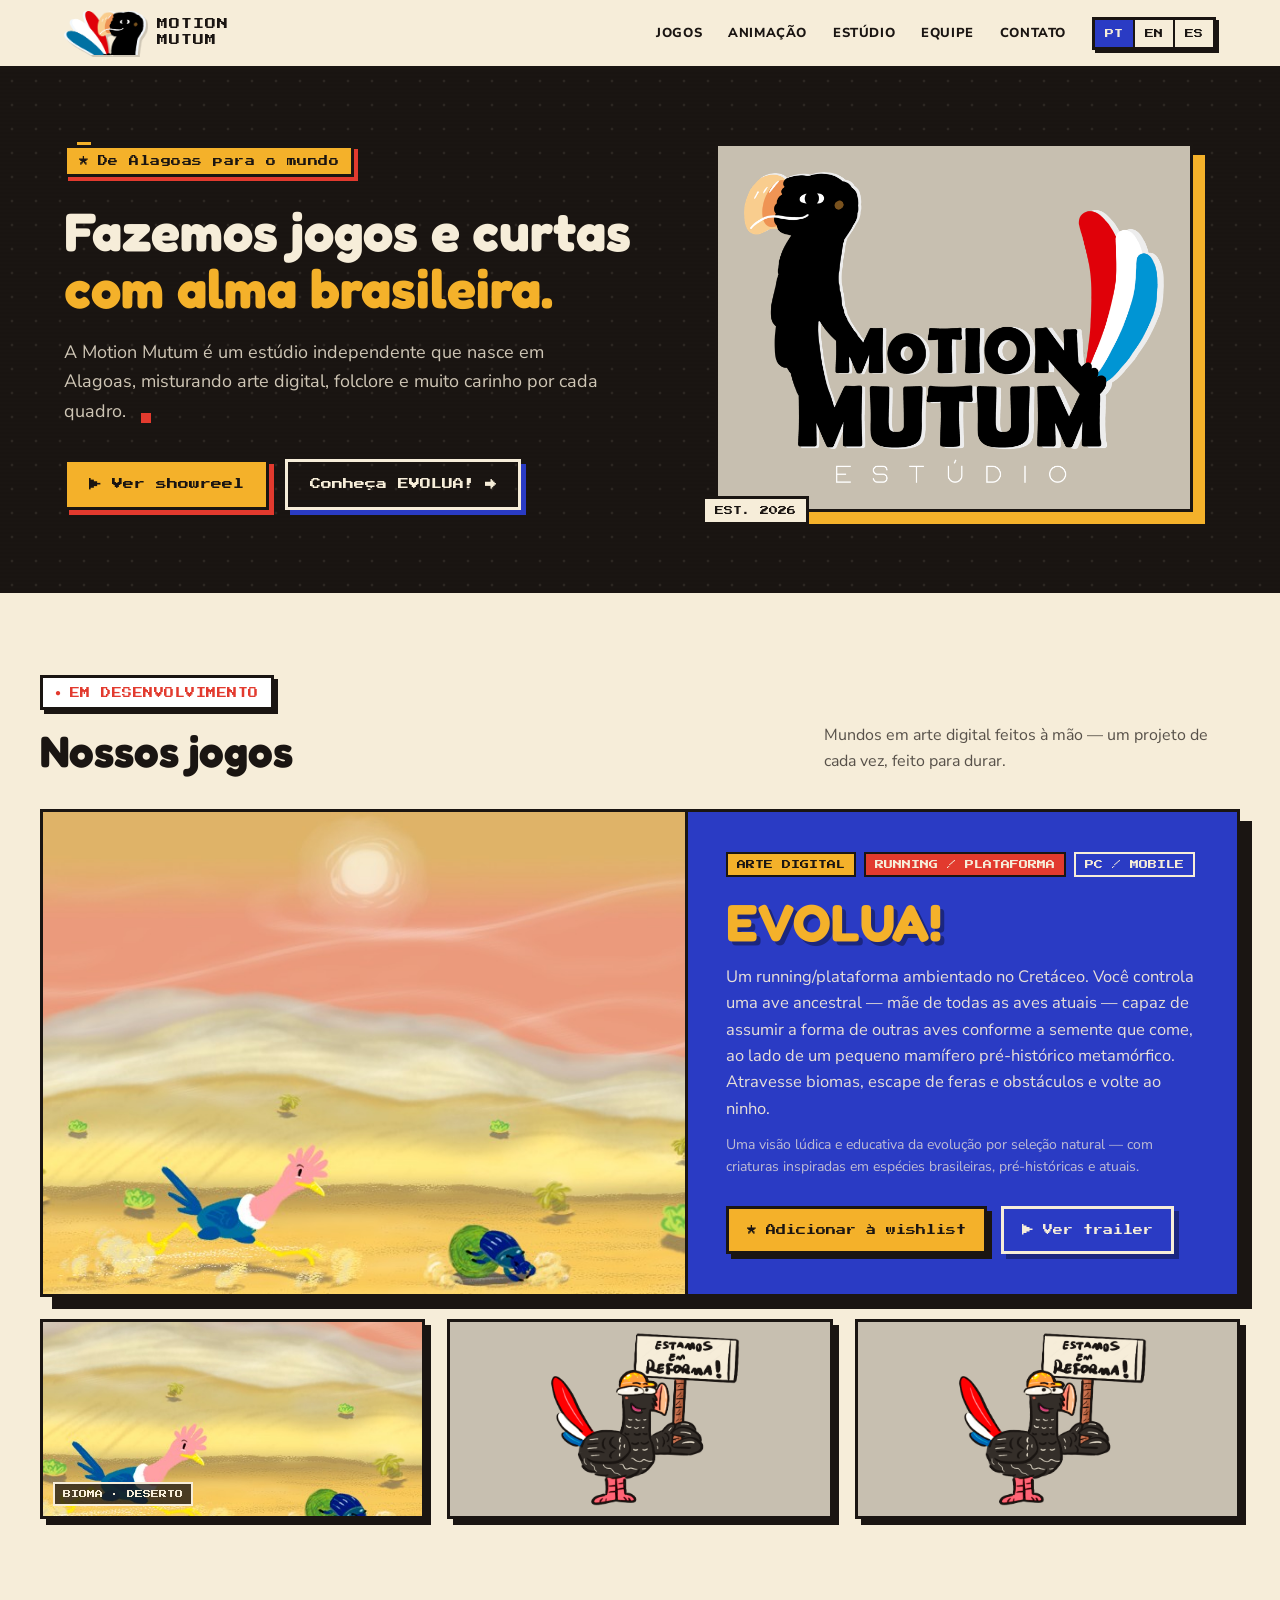
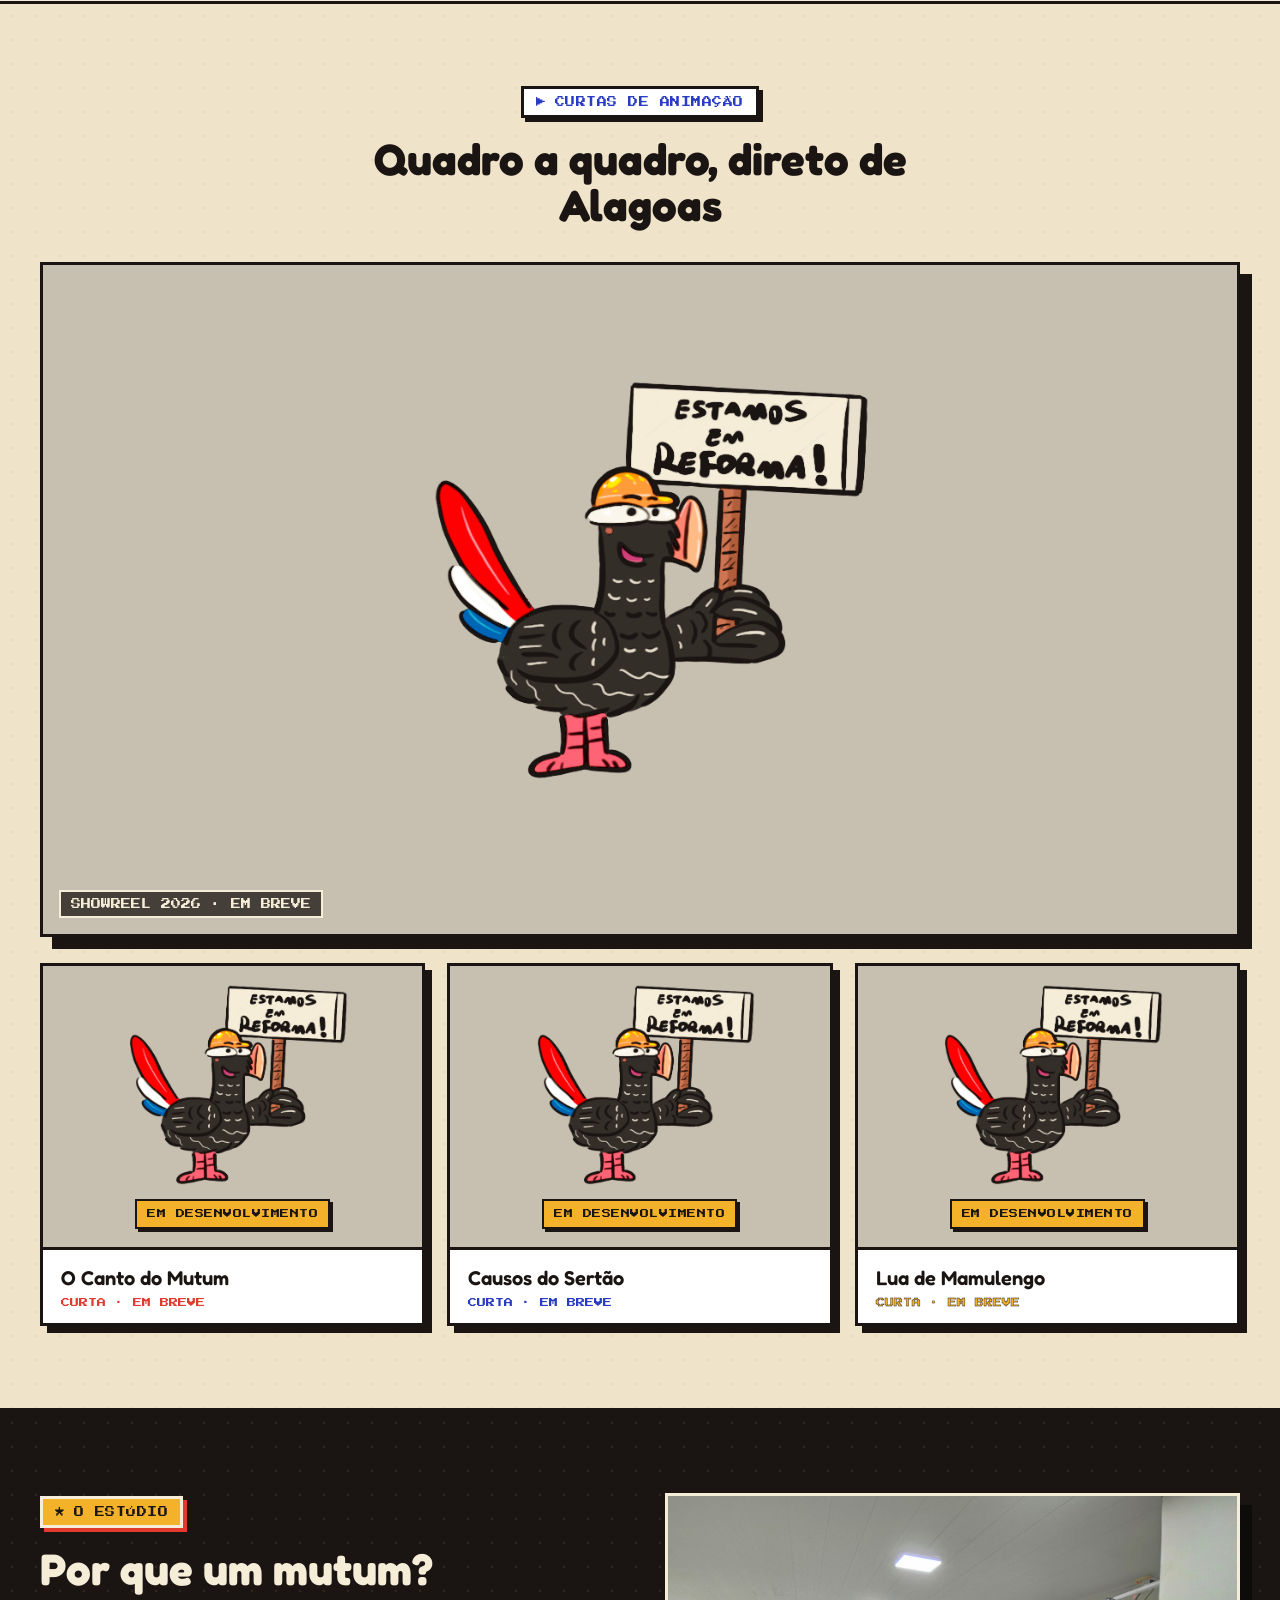
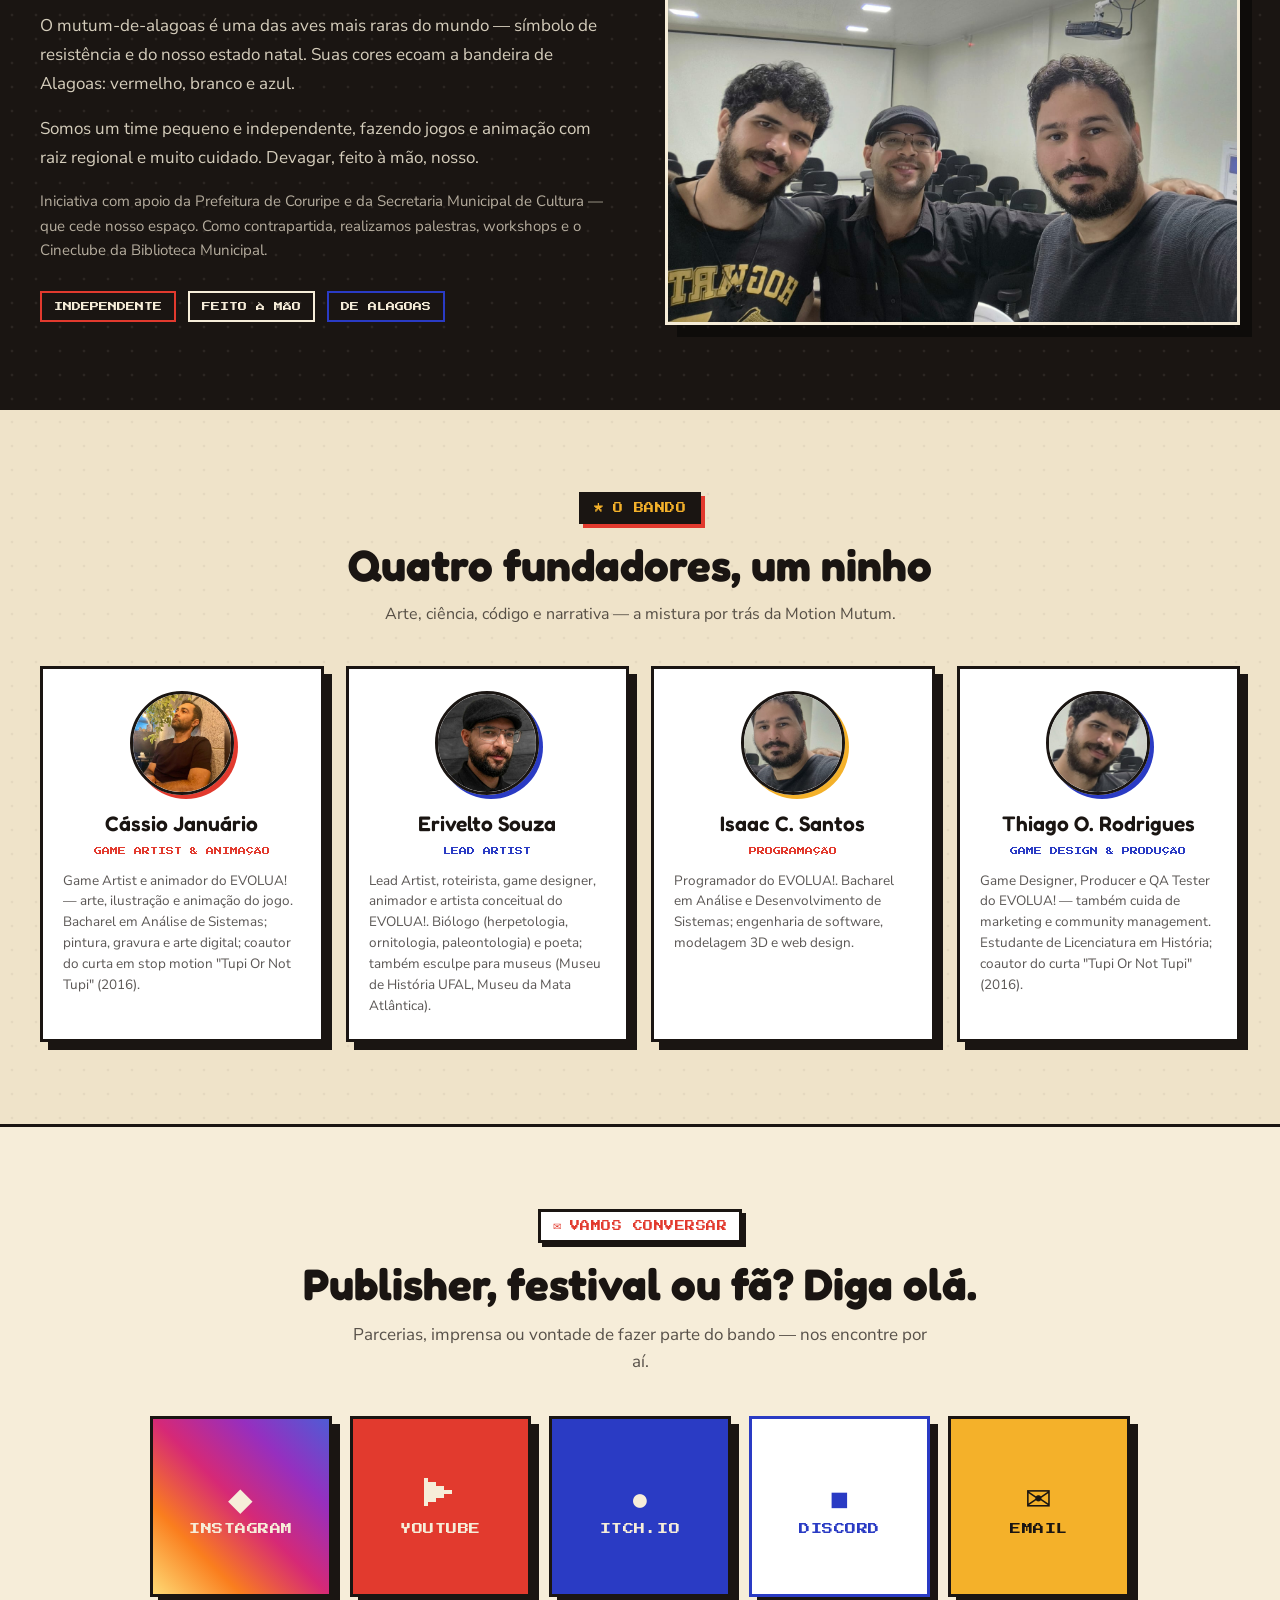
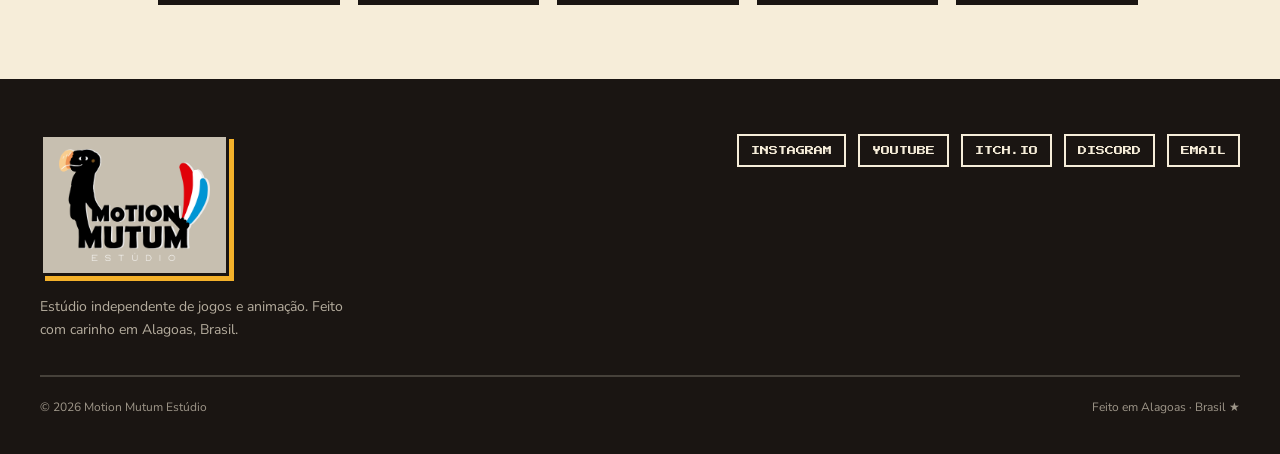
==== commit 2113321b: "Aplica logo reformulada, key art do EVOLUA! e placa "em desenvolvimento" - Novo lockup em assets/mut" ====
--- a/index.html
+++ b/index.html
@@ -86,7 +86,7 @@
       <!-- feature card -->
       <div class="feature-grid" style="margin-top:34px">
         <div class="feature-media">
-          <div class="img-slot">EVOLUA! — key art / gameplay</div>
+          <img class="slot-img" src="assets/evolua-deserto.jpg" alt="Cena de EVOLUA!: a ave ancestral correndo por um bioma desértico ao lado do pequeno mamífero pré-histórico">
         </div>
         <div class="feature-copy">
           <div class="tag-row">
@@ -106,9 +106,22 @@
 
       <!-- screenshot strip -->
       <div class="shot-grid" data-carousel style="margin-top:22px">
-        <div class="shot-box"><div class="img-slot">Screenshot 01</div></div>
-        <div class="shot-box"><div class="img-slot">Screenshot 02</div></div>
-        <div class="shot-box"><div class="img-slot">Screenshot 03</div></div>
+        <div class="shot-box">
+          <img class="slot-img" src="assets/evolua-deserto-detalhe.jpg" alt="A ave ancestral de EVOLUA! correndo pelo bioma desértico">
+          <div class="shot-caption" data-en="BIOME · DESERT" data-es="BIOMA · DESIERTO">BIOMA · DESERTO</div>
+        </div>
+        <div class="shot-box">
+          <div class="wip wip--compact">
+            <img src="assets/em-desenvolvimento.png" alt="Mutum de capacete segurando uma placa: estamos em reforma">
+            <span class="wip-badge" data-en="IN DEVELOPMENT" data-es="EN DESARROLLO">EM DESENVOLVIMENTO</span>
+          </div>
+        </div>
+        <div class="shot-box">
+          <div class="wip wip--compact">
+            <img src="assets/em-desenvolvimento.png" alt="Mutum de capacete segurando uma placa: estamos em reforma">
+            <span class="wip-badge" data-en="IN DEVELOPMENT" data-es="EN DESARROLLO">EM DESENVOLVIMENTO</span>
+          </div>
+        </div>
       </div>
     </div>
   </section>
@@ -123,25 +136,38 @@
 
       <!-- showreel -->
       <div class="showreel">
-        <div class="img-slot">Showreel — drop a cover frame</div>
-        <div class="showreel-overlay">
-          <div class="play-btn">▶</div>
-        </div>
-        <div class="showreel-caption" data-en="SHOWREEL 2026 · 02:14" data-es="SHOWREEL 2026 · 02:14">SHOWREEL 2026 · 02:14</div>
+        <!-- the pixel caption below already carries the status, so no wip-badge here -->
+        <div class="wip"><img src="assets/em-desenvolvimento.png" alt="Mutum de capacete segurando uma placa: estamos em reforma"></div>
+        <div class="showreel-caption" data-en="SHOWREEL 2026 · COMING SOON" data-es="SHOWREEL 2026 · PRÓXIMAMENTE">SHOWREEL 2026 · EM BREVE</div>
       </div>
 
       <!-- shorts grid -->
       <div class="shot-grid" data-carousel style="margin-top:26px">
         <div class="short-card">
-          <div class="short-media"><div class="img-slot">Curta 01</div></div>
+          <div class="short-media">
+            <div class="wip">
+              <img src="assets/em-desenvolvimento.png" alt="Mutum de capacete segurando uma placa: estamos em reforma">
+              <span class="wip-badge" data-en="IN DEVELOPMENT" data-es="EN DESARROLLO">EM DESENVOLVIMENTO</span>
+            </div>
+          </div>
           <div class="short-body"><div class="short-title" data-en="The Curassow's Song" data-es="El Canto del Mutum">O Canto do Mutum</div><div class="short-status" style="--fg:#E23A2E" data-en="SHORT · COMING SOON" data-es="CORTO · PRÓXIMAMENTE">CURTA · EM BREVE</div></div>
         </div>
         <div class="short-card">
-          <div class="short-media"><div class="img-slot">Curta 02</div></div>
+          <div class="short-media">
+            <div class="wip">
+              <img src="assets/em-desenvolvimento.png" alt="Mutum de capacete segurando uma placa: estamos em reforma">
+              <span class="wip-badge" data-en="IN DEVELOPMENT" data-es="EN DESARROLLO">EM DESENVOLVIMENTO</span>
+            </div>
+          </div>
           <div class="short-body"><div class="short-title" data-en="Backwater Tales" data-es="Cuentos del Sertão">Causos do Sertão</div><div class="short-status" style="--fg:#2A3BC4" data-en="SHORT · COMING SOON" data-es="CORTO · PRÓXIMAMENTE">CURTA · EM BREVE</div></div>
         </div>
         <div class="short-card">
-          <div class="short-media"><div class="img-slot">Curta 03</div></div>
+          <div class="short-media">
+            <div class="wip">
+              <img src="assets/em-desenvolvimento.png" alt="Mutum de capacete segurando uma placa: estamos em reforma">
+              <span class="wip-badge" data-en="IN DEVELOPMENT" data-es="EN DESARROLLO">EM DESENVOLVIMENTO</span>
+            </div>
+          </div>
           <div class="short-body"><div class="short-title" data-en="Lantern Moon" data-es="Luna de Mamulengo">Lua de Mamulengo</div><div class="short-status short-status--outline" style="--fg:#F4B12A" data-en="SHORT · COMING SOON" data-es="CORTO · PRÓXIMAMENTE">CURTA · EM BREVE</div></div>
         </div>
       </div>
--- a/styles.css
+++ b/styles.css
@@ -90,6 +90,20 @@
 .img-slot{position:absolute;inset:0;width:100%;height:100%;display:flex;align-items:center;justify-content:center;text-align:center;background:var(--stone);border:2px dashed rgba(26,21,18,.35);color:rgba(26,21,18,.55);font-size:13px;font-weight:600;padding:12px;font-family:var(--font-body)}
 .img-slot--sm{font-size:11px}
 .team-photo{position:absolute;inset:0;width:100%;height:100%;object-fit:cover}
+/* real art dropped into a slot */
+.slot-img{position:absolute;inset:0;width:100%;height:100%;object-fit:cover;display:block}
+
+/* ===== "em desenvolvimento" plate (fills any slot with no art yet) ===== */
+/* flat stone — the plate art shares this exact background, so it blends seamlessly */
+.wip{position:absolute;inset:0;overflow:hidden;display:flex;flex-direction:column;align-items:center;justify-content:center;gap:14px;padding:18px;text-align:center;background:var(--stone)}
+.wip img{flex:0 1 auto;min-height:0;max-width:min(100%,460px);max-height:100%;object-fit:contain;display:block}
+.wip-badge{flex:none;font-family:var(--font-pixel);font-size:9px;line-height:1.4;letter-spacing:.5px;color:var(--ink);background:var(--gold);border:2px solid var(--ink);box-shadow:3px 3px 0 var(--ink);padding:7px 10px}
+.wip--compact{gap:0;padding:10px}
+.wip--compact .wip-badge{display:none}
+.showreel .wip{padding-bottom:58px} /* keep the art clear of the corner caption */
+
+/* caption over a real screenshot */
+.shot-caption{position:absolute;left:10px;bottom:10px;font-family:var(--font-pixel);font-size:8px;color:var(--cream);background:rgba(26,21,18,.78);border:2px solid var(--cream);padding:6px 8px}
 
 /* ===== auto-advancing carousel (one slide at a time) ===== */
 .carousel-track{display:flex;overflow-x:hidden;scroll-snap-type:x mandatory;scroll-behavior:smooth;-webkit-overflow-scrolling:touch}
@@ -114,8 +128,8 @@
 .hero-ctas{display:flex;flex-wrap:wrap;gap:16px;margin-top:32px}
 
 .hero-figure{display:flex;justify-content:center;align-items:center;animation:mmfloat 6s ease-in-out infinite}
-.logo-frame{position:relative;background:var(--stone);border:3px solid var(--ink);box-shadow:12px 12px 0 var(--gold);padding:26px}
-.logo-img{width:100%;max-width:420px;display:block}
+.logo-frame{position:relative;min-width:0;max-width:100%;background:var(--stone);border:3px solid var(--ink);box-shadow:12px 12px 0 var(--gold);padding:26px}
+.logo-img{width:100%;max-width:420px;height:auto;display:block}
 .est-badge{position:absolute;bottom:-16px;left:-16px;font-family:var(--font-pixel);font-size:9px;color:var(--ink);background:var(--cream);border:3px solid var(--ink);padding:7px 10px}
 
 /* ===== games / EVOLUA! ===== */
@@ -173,7 +187,7 @@
 .footer-top{display:flex;flex-wrap:wrap;gap:30px;justify-content:space-between;align-items:flex-start}
 .footer-brand{max-width:320px}
 .footer-logo-chip{display:inline-block;background:var(--stone);border:3px solid var(--ink);box-shadow:5px 5px 0 var(--gold);padding:12px 16px}
-.footer-logo-img{height:92px;width:auto;display:block}
+.footer-logo-img{height:112px;width:auto;display:block}
 .footer-tagline{font-size:14px;line-height:1.6;margin:14px 0 0;color:rgba(246,237,217,.7)}
 .social-row{display:flex;gap:12px;flex-wrap:wrap}
 .social-link{font-family:var(--font-pixel);font-size:9px;color:var(--cream);border:2px solid var(--cream);padding:10px 12px}
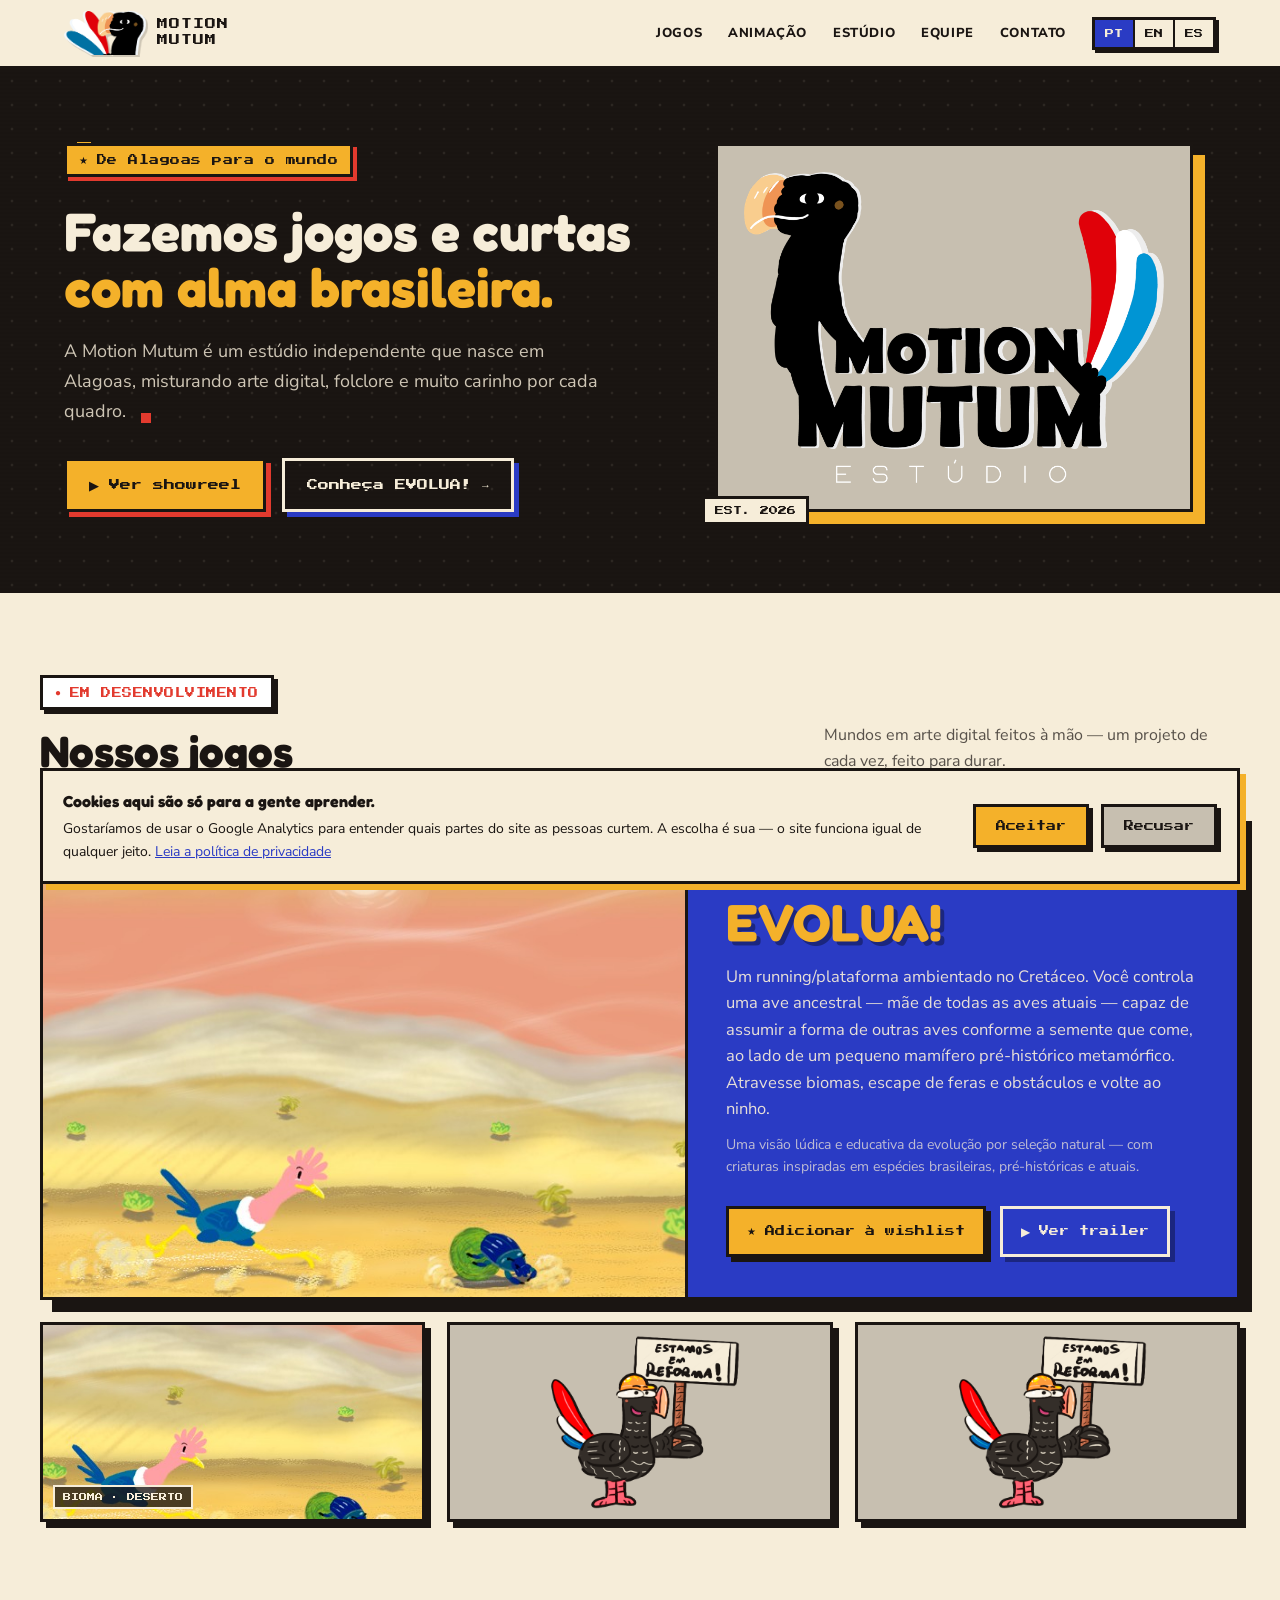
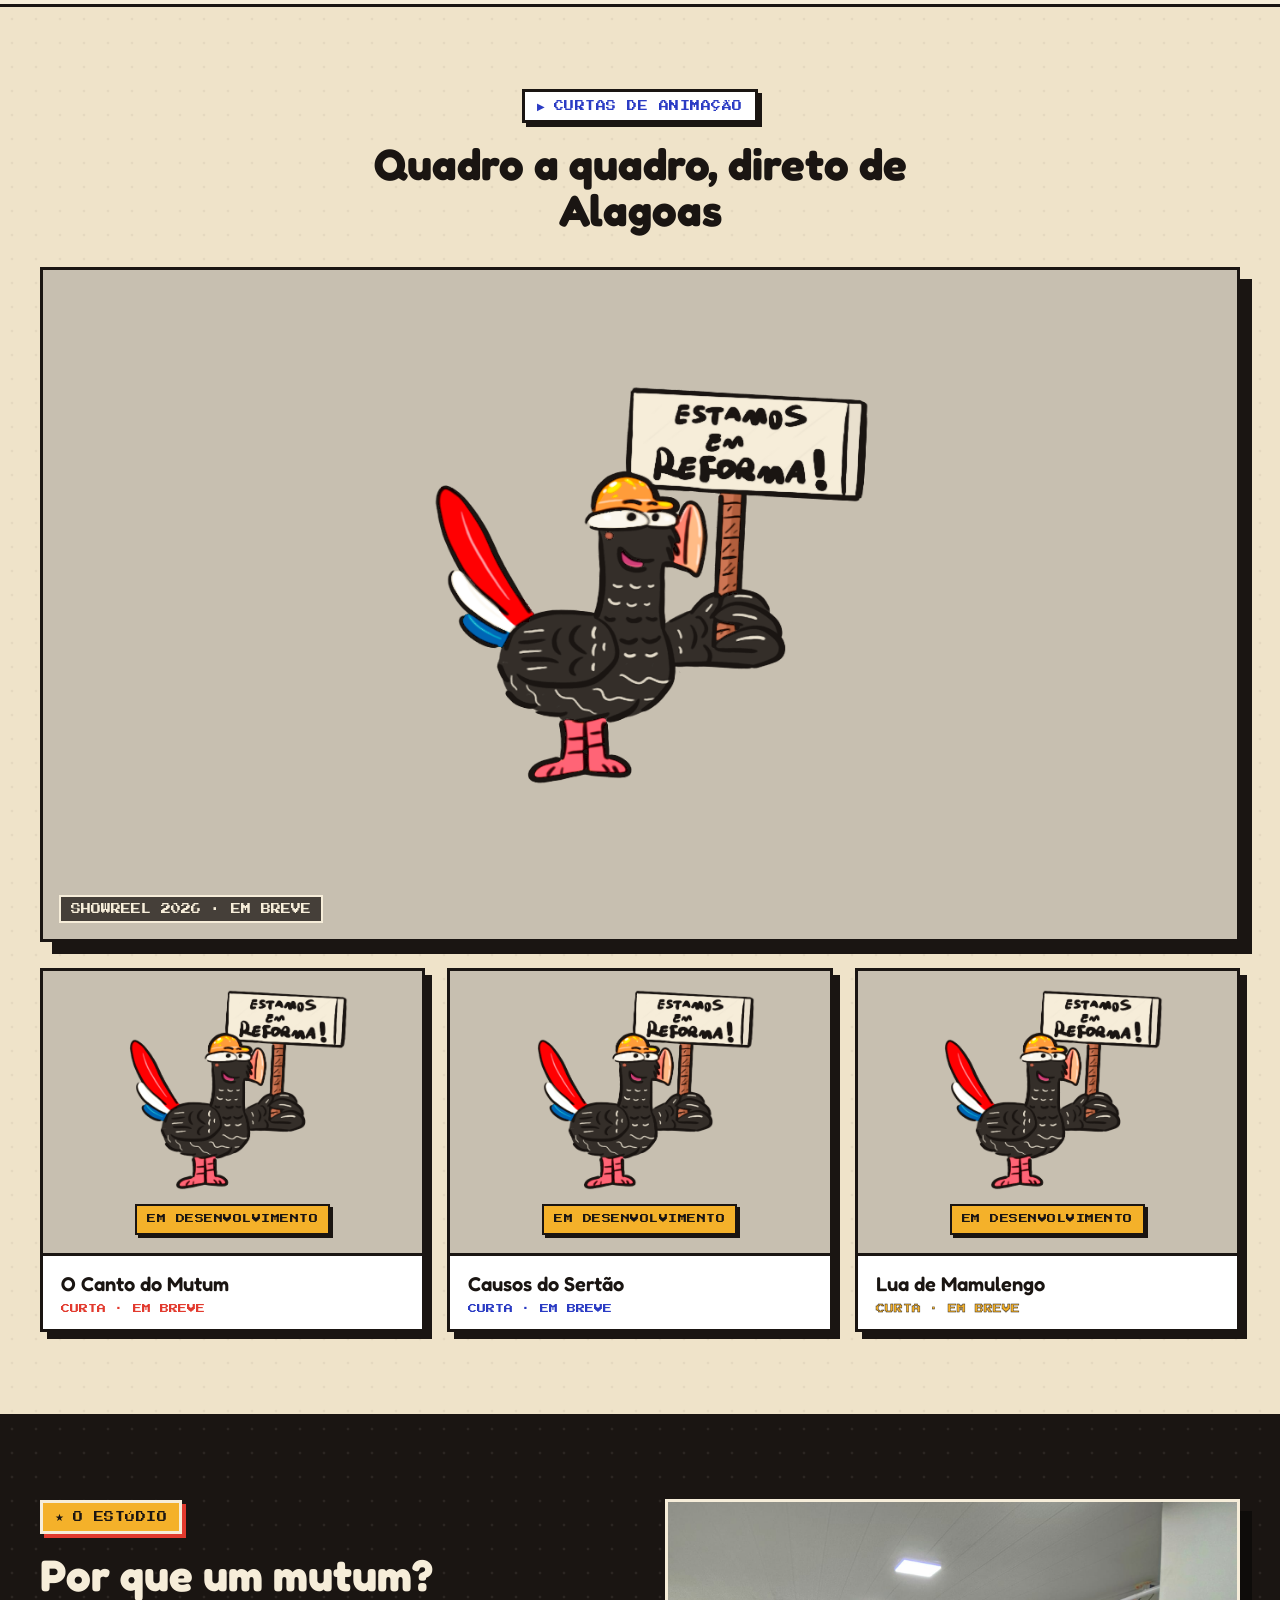
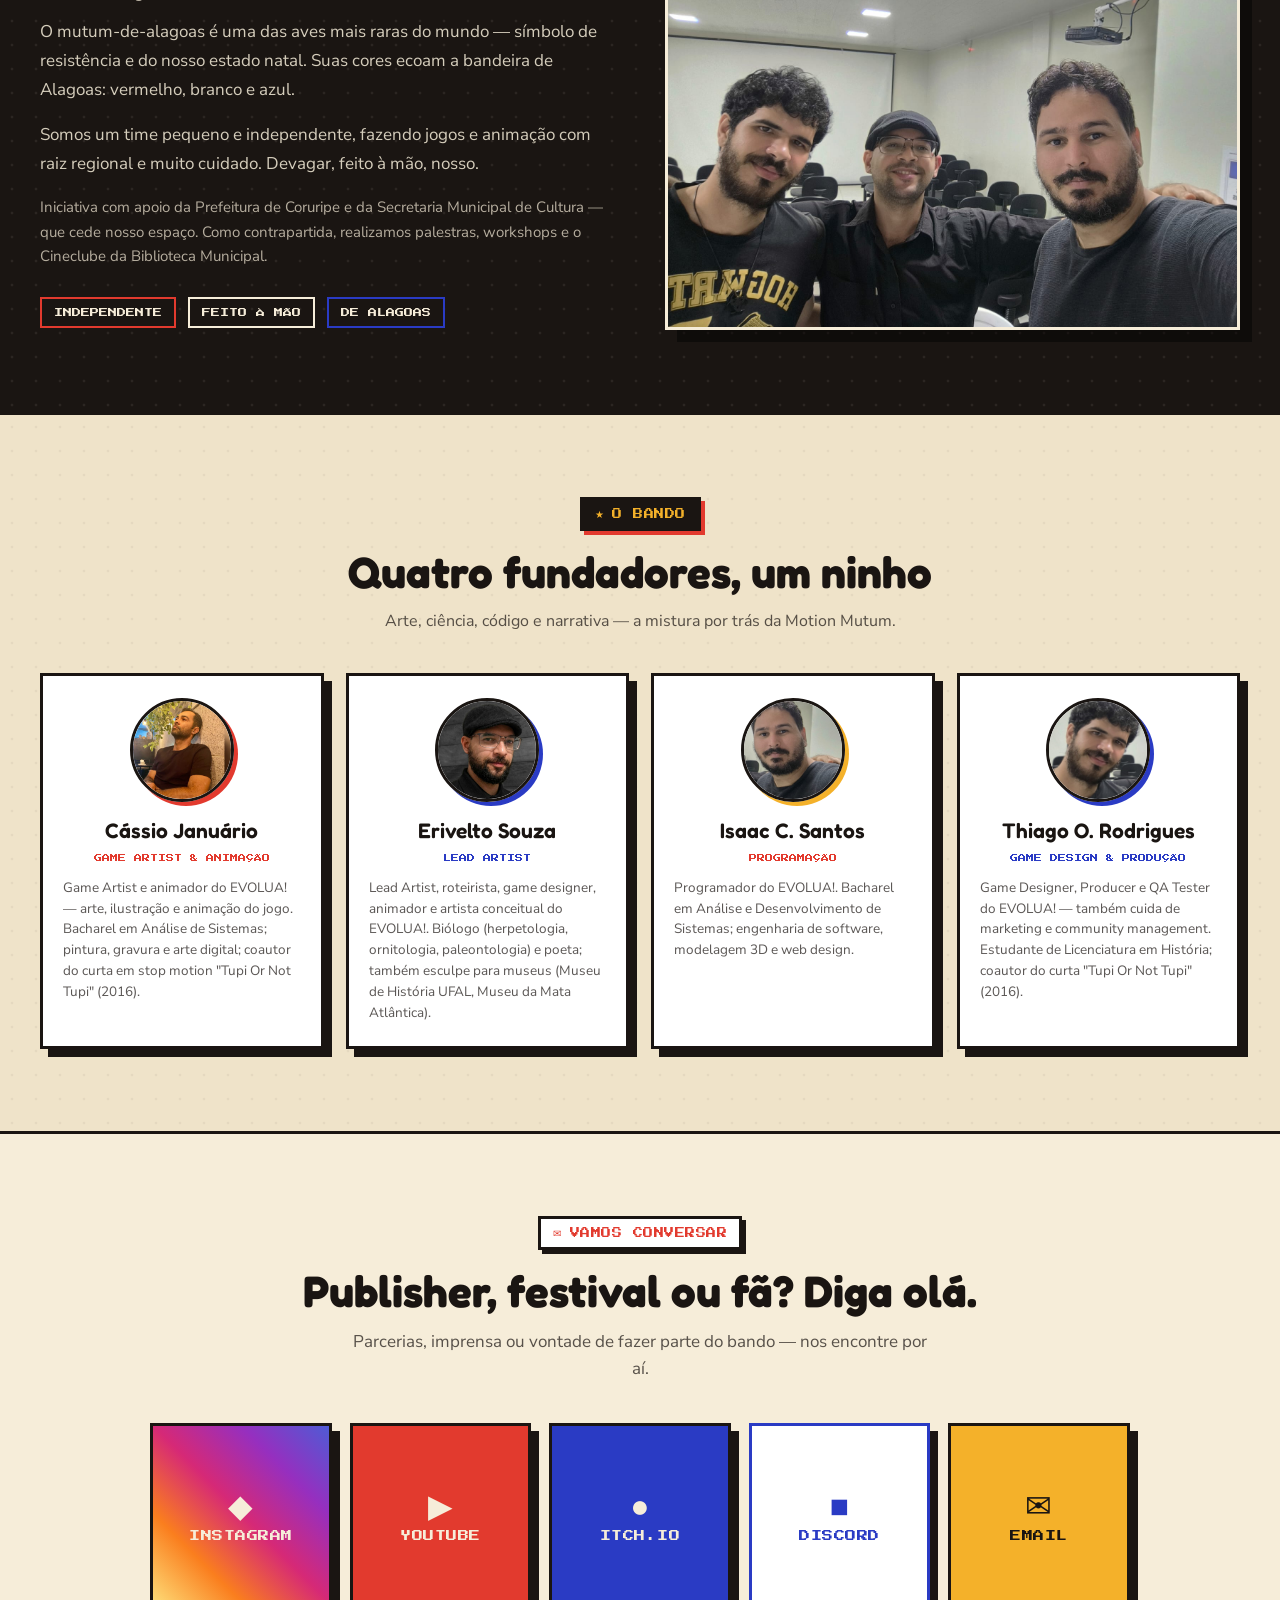
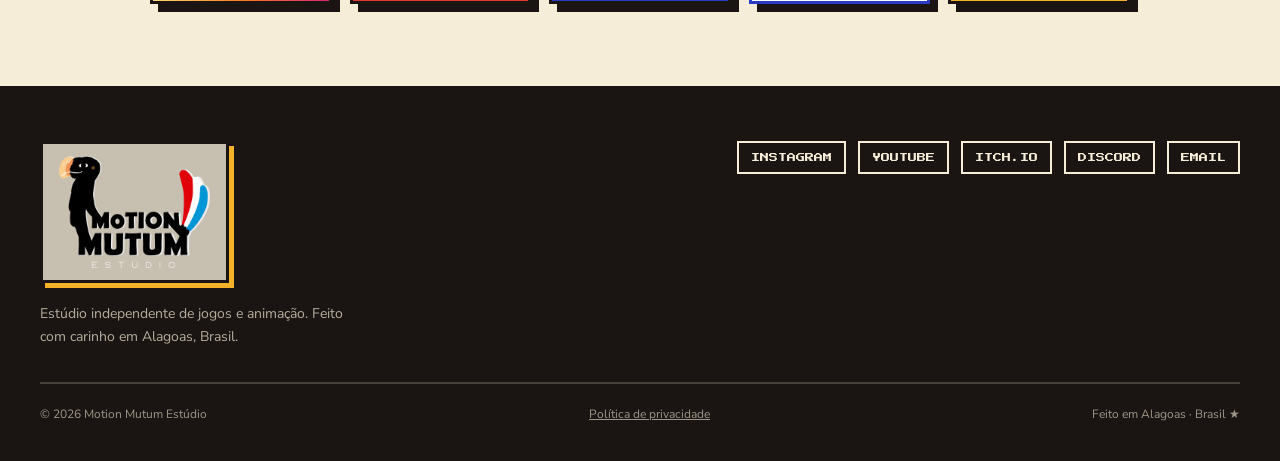
==== commit dd046444: "Adiciona GA4 com consentimento e auto-hospeda as fontes GA4 (G-NF072C103G) atras de Consent Mode v2 " ====
--- a/index.html
+++ b/index.html
@@ -6,10 +6,27 @@
 <title>Motion Mutum Estúdio — Jogos e Animação de Alagoas</title>
 <meta name="description" content="Estúdio indie de jogos e curtas de animação em Coruripe, Alagoas. Conheça EVOLUA! e nossos curtas de animação.">
 <link rel="icon" type="image/png" href="assets/mutum-bird.png">
-<link rel="preconnect" href="https://fonts.googleapis.com">
-<link rel="preconnect" href="https://fonts.gstatic.com" crossorigin>
-<link href="https://fonts.googleapis.com/css2?family=Press+Start+2P&family=Fredoka:wght@400;500;600;700&family=Nunito+Sans:ital,opsz,wght@0,6..12,400;0,6..12,600;0,6..12,700;0,6..12,800;0,6..12,900&display=swap" rel="stylesheet">
+<!-- Fontes auto-hospedadas: nada e pedido ao Google antes do consentimento (RGPD).
+     Regenerar com scripts/selfhost-fonts.py se as familias mudarem. -->
+<link rel="preload" href="assets/fonts/nunito-sans-latin.woff2" as="font" type="font/woff2" crossorigin>
+<link rel="preload" href="assets/fonts/press-start-2p-latin.woff2" as="font" type="font/woff2" crossorigin>
+<link rel="stylesheet" href="assets/fonts.css">
 <link rel="stylesheet" href="styles.css">
+
+<!-- Google Consent Mode v2 — defaults negados antes de qualquer coisa do Google.
+     Modo BÁSICO: o gtag.js só é baixado depois do "Aceitar" (ver script.js).
+     Nenhum contato com servidor do Google acontece sem consentimento. -->
+<script>
+  window.dataLayer = window.dataLayer || [];
+  function gtag(){dataLayer.push(arguments);}
+  gtag('consent', 'default', {
+    ad_storage: 'denied',
+    ad_user_data: 'denied',
+    ad_personalization: 'denied',
+    analytics_storage: 'denied',
+    wait_for_update: 500
+  });
+</script>
 </head>
 <body>
 
@@ -291,12 +308,35 @@
     </div>
     <div class="footer-bottom">
       <span>© 2026 Motion Mutum Estúdio</span>
+      <a class="footer-legal" href="privacidade.html" data-en="Privacy policy" data-es="Política de privacidad">Política de privacidade</a>
       <span data-en="Made in Alagoas · Brazil ★" data-es="Hecho en Alagoas · Brasil ★">Feito em Alagoas · Brasil ★</span>
     </div>
   </footer>
 
+  <!-- ============ CONSENTIMENTO (GA4) ============ -->
+  <!-- Fica dentro de #app para que o setLang() traduza os textos junto com o resto.
+       Só aparece se GA_MEASUREMENT_ID estiver configurado em script.js. -->
+  <div class="consent" id="consentBanner" role="dialog" aria-live="polite" aria-label="Consentimento de cookies">
+    <div class="consent-inner">
+      <p class="consent-text">
+        <strong data-en="Cookies here are just for us to learn." data-es="Las cookies aquí solo sirven para que aprendamos.">Cookies aqui são só para a gente aprender.</strong>
+        <span data-en="We would like to use Google Analytics to understand which parts of the site people enjoy. It is your call — the site works exactly the same either way." data-es="Nos gustaría usar Google Analytics para entender qué partes del sitio le gustan a la gente. Tú decides — el sitio funciona igual de cualquier forma.">Gostaríamos de usar o Google Analytics para entender quais partes do site as pessoas curtem. A escolha é sua — o site funciona igual de qualquer jeito.</span>
+        <a href="privacidade.html" data-en="Read the privacy policy" data-es="Leer la política de privacidad">Leia a política de privacidade</a>
+      </p>
+      <div class="consent-actions">
+        <button class="btn btn--consent btn--consent-yes" id="consentAccept" data-en="Accept" data-es="Aceptar">Aceitar</button>
+        <button class="btn btn--consent btn--consent-no" id="consentReject" data-en="Decline" data-es="Rechazar">Recusar</button>
+      </div>
+    </div>
+  </div>
+
 </div>
 
 <script src="script.js"></script>
+
+<!-- Cloudflare Web Analytics — sem cookie, sem banner de consentimento.
+     Token é identificador público, não credencial. Painel: dash.cloudflare.com > Web Analytics. -->
+<script type="module" src="https://static.cloudflareinsights.com/beacon.min.js"
+        data-cf-beacon='{"token": "2e47902628bf49bf821b0d50f75d5952"}'></script>
 </body>
 </html>
--- a/assets/fonts.css
+++ b/assets/fonts.css
@@ -0,0 +1,203 @@
+/* GERADO por scripts/selfhost-fonts.py — nao editar a mao.
+   Fontes servidas pelo proprio site para que nenhum IP de visitante chegue
+   ao Google sem consentimento (RGPD). Subsets: latin e latin-ext.
+   Os caminhos sao relativos a assets/, onde este arquivo mora. */
+
+/* latin-ext */
+@font-face {
+  font-family: 'Fredoka';
+  font-style: normal;
+  font-weight: 400;
+  font-stretch: 100%;
+  font-display: swap;
+  src: url(fonts/fredoka-latin-ext.woff2) format('woff2');
+  unicode-range: U+0100-02BA, U+02BD-02C5, U+02C7-02CC, U+02CE-02D7, U+02DD-02FF, U+0304, U+0308, U+0329, U+1D00-1DBF, U+1E00-1E9F, U+1EF2-1EFF, U+2020, U+20A0-20AB, U+20AD-20C0, U+2113, U+2C60-2C7F, U+A720-A7FF;
+}
+/* latin */
+@font-face {
+  font-family: 'Fredoka';
+  font-style: normal;
+  font-weight: 400;
+  font-stretch: 100%;
+  font-display: swap;
+  src: url(fonts/fredoka-latin.woff2) format('woff2');
+  unicode-range: U+0000-00FF, U+0131, U+0152-0153, U+02BB-02BC, U+02C6, U+02DA, U+02DC, U+0304, U+0308, U+0329, U+2000-206F, U+20AC, U+2122, U+2191, U+2193, U+2212, U+2215, U+FEFF, U+FFFD;
+}
+/* latin-ext */
+@font-face {
+  font-family: 'Fredoka';
+  font-style: normal;
+  font-weight: 500;
+  font-stretch: 100%;
+  font-display: swap;
+  src: url(fonts/fredoka-latin-ext.woff2) format('woff2');
+  unicode-range: U+0100-02BA, U+02BD-02C5, U+02C7-02CC, U+02CE-02D7, U+02DD-02FF, U+0304, U+0308, U+0329, U+1D00-1DBF, U+1E00-1E9F, U+1EF2-1EFF, U+2020, U+20A0-20AB, U+20AD-20C0, U+2113, U+2C60-2C7F, U+A720-A7FF;
+}
+/* latin */
+@font-face {
+  font-family: 'Fredoka';
+  font-style: normal;
+  font-weight: 500;
+  font-stretch: 100%;
+  font-display: swap;
+  src: url(fonts/fredoka-latin.woff2) format('woff2');
+  unicode-range: U+0000-00FF, U+0131, U+0152-0153, U+02BB-02BC, U+02C6, U+02DA, U+02DC, U+0304, U+0308, U+0329, U+2000-206F, U+20AC, U+2122, U+2191, U+2193, U+2212, U+2215, U+FEFF, U+FFFD;
+}
+/* latin-ext */
+@font-face {
+  font-family: 'Fredoka';
+  font-style: normal;
+  font-weight: 600;
+  font-stretch: 100%;
+  font-display: swap;
+  src: url(fonts/fredoka-latin-ext.woff2) format('woff2');
+  unicode-range: U+0100-02BA, U+02BD-02C5, U+02C7-02CC, U+02CE-02D7, U+02DD-02FF, U+0304, U+0308, U+0329, U+1D00-1DBF, U+1E00-1E9F, U+1EF2-1EFF, U+2020, U+20A0-20AB, U+20AD-20C0, U+2113, U+2C60-2C7F, U+A720-A7FF;
+}
+/* latin */
+@font-face {
+  font-family: 'Fredoka';
+  font-style: normal;
+  font-weight: 600;
+  font-stretch: 100%;
+  font-display: swap;
+  src: url(fonts/fredoka-latin.woff2) format('woff2');
+  unicode-range: U+0000-00FF, U+0131, U+0152-0153, U+02BB-02BC, U+02C6, U+02DA, U+02DC, U+0304, U+0308, U+0329, U+2000-206F, U+20AC, U+2122, U+2191, U+2193, U+2212, U+2215, U+FEFF, U+FFFD;
+}
+/* latin-ext */
+@font-face {
+  font-family: 'Fredoka';
+  font-style: normal;
+  font-weight: 700;
+  font-stretch: 100%;
+  font-display: swap;
+  src: url(fonts/fredoka-latin-ext.woff2) format('woff2');
+  unicode-range: U+0100-02BA, U+02BD-02C5, U+02C7-02CC, U+02CE-02D7, U+02DD-02FF, U+0304, U+0308, U+0329, U+1D00-1DBF, U+1E00-1E9F, U+1EF2-1EFF, U+2020, U+20A0-20AB, U+20AD-20C0, U+2113, U+2C60-2C7F, U+A720-A7FF;
+}
+/* latin */
+@font-face {
+  font-family: 'Fredoka';
+  font-style: normal;
+  font-weight: 700;
+  font-stretch: 100%;
+  font-display: swap;
+  src: url(fonts/fredoka-latin.woff2) format('woff2');
+  unicode-range: U+0000-00FF, U+0131, U+0152-0153, U+02BB-02BC, U+02C6, U+02DA, U+02DC, U+0304, U+0308, U+0329, U+2000-206F, U+20AC, U+2122, U+2191, U+2193, U+2212, U+2215, U+FEFF, U+FFFD;
+}
+/* latin-ext */
+@font-face {
+  font-family: 'Nunito Sans';
+  font-style: normal;
+  font-weight: 400;
+  font-stretch: 100%;
+  font-display: swap;
+  src: url(fonts/nunito-sans-latin-ext.woff2) format('woff2');
+  unicode-range: U+0100-02BA, U+02BD-02C5, U+02C7-02CC, U+02CE-02D7, U+02DD-02FF, U+0304, U+0308, U+0329, U+1D00-1DBF, U+1E00-1E9F, U+1EF2-1EFF, U+2020, U+20A0-20AB, U+20AD-20C0, U+2113, U+2C60-2C7F, U+A720-A7FF;
+}
+/* latin */
+@font-face {
+  font-family: 'Nunito Sans';
+  font-style: normal;
+  font-weight: 400;
+  font-stretch: 100%;
+  font-display: swap;
+  src: url(fonts/nunito-sans-latin.woff2) format('woff2');
+  unicode-range: U+0000-00FF, U+0131, U+0152-0153, U+02BB-02BC, U+02C6, U+02DA, U+02DC, U+0304, U+0308, U+0329, U+2000-206F, U+20AC, U+2122, U+2191, U+2193, U+2212, U+2215, U+FEFF, U+FFFD;
+}
+/* latin-ext */
+@font-face {
+  font-family: 'Nunito Sans';
+  font-style: normal;
+  font-weight: 600;
+  font-stretch: 100%;
+  font-display: swap;
+  src: url(fonts/nunito-sans-latin-ext.woff2) format('woff2');
+  unicode-range: U+0100-02BA, U+02BD-02C5, U+02C7-02CC, U+02CE-02D7, U+02DD-02FF, U+0304, U+0308, U+0329, U+1D00-1DBF, U+1E00-1E9F, U+1EF2-1EFF, U+2020, U+20A0-20AB, U+20AD-20C0, U+2113, U+2C60-2C7F, U+A720-A7FF;
+}
+/* latin */
+@font-face {
+  font-family: 'Nunito Sans';
+  font-style: normal;
+  font-weight: 600;
+  font-stretch: 100%;
+  font-display: swap;
+  src: url(fonts/nunito-sans-latin.woff2) format('woff2');
+  unicode-range: U+0000-00FF, U+0131, U+0152-0153, U+02BB-02BC, U+02C6, U+02DA, U+02DC, U+0304, U+0308, U+0329, U+2000-206F, U+20AC, U+2122, U+2191, U+2193, U+2212, U+2215, U+FEFF, U+FFFD;
+}
+/* latin-ext */
+@font-face {
+  font-family: 'Nunito Sans';
+  font-style: normal;
+  font-weight: 700;
+  font-stretch: 100%;
+  font-display: swap;
+  src: url(fonts/nunito-sans-latin-ext.woff2) format('woff2');
+  unicode-range: U+0100-02BA, U+02BD-02C5, U+02C7-02CC, U+02CE-02D7, U+02DD-02FF, U+0304, U+0308, U+0329, U+1D00-1DBF, U+1E00-1E9F, U+1EF2-1EFF, U+2020, U+20A0-20AB, U+20AD-20C0, U+2113, U+2C60-2C7F, U+A720-A7FF;
+}
+/* latin */
+@font-face {
+  font-family: 'Nunito Sans';
+  font-style: normal;
+  font-weight: 700;
+  font-stretch: 100%;
+  font-display: swap;
+  src: url(fonts/nunito-sans-latin.woff2) format('woff2');
+  unicode-range: U+0000-00FF, U+0131, U+0152-0153, U+02BB-02BC, U+02C6, U+02DA, U+02DC, U+0304, U+0308, U+0329, U+2000-206F, U+20AC, U+2122, U+2191, U+2193, U+2212, U+2215, U+FEFF, U+FFFD;
+}
+/* latin-ext */
+@font-face {
+  font-family: 'Nunito Sans';
+  font-style: normal;
+  font-weight: 800;
+  font-stretch: 100%;
+  font-display: swap;
+  src: url(fonts/nunito-sans-latin-ext.woff2) format('woff2');
+  unicode-range: U+0100-02BA, U+02BD-02C5, U+02C7-02CC, U+02CE-02D7, U+02DD-02FF, U+0304, U+0308, U+0329, U+1D00-1DBF, U+1E00-1E9F, U+1EF2-1EFF, U+2020, U+20A0-20AB, U+20AD-20C0, U+2113, U+2C60-2C7F, U+A720-A7FF;
+}
+/* latin */
+@font-face {
+  font-family: 'Nunito Sans';
+  font-style: normal;
+  font-weight: 800;
+  font-stretch: 100%;
+  font-display: swap;
+  src: url(fonts/nunito-sans-latin.woff2) format('woff2');
+  unicode-range: U+0000-00FF, U+0131, U+0152-0153, U+02BB-02BC, U+02C6, U+02DA, U+02DC, U+0304, U+0308, U+0329, U+2000-206F, U+20AC, U+2122, U+2191, U+2193, U+2212, U+2215, U+FEFF, U+FFFD;
+}
+/* latin-ext */
+@font-face {
+  font-family: 'Nunito Sans';
+  font-style: normal;
+  font-weight: 900;
+  font-stretch: 100%;
+  font-display: swap;
+  src: url(fonts/nunito-sans-latin-ext.woff2) format('woff2');
+  unicode-range: U+0100-02BA, U+02BD-02C5, U+02C7-02CC, U+02CE-02D7, U+02DD-02FF, U+0304, U+0308, U+0329, U+1D00-1DBF, U+1E00-1E9F, U+1EF2-1EFF, U+2020, U+20A0-20AB, U+20AD-20C0, U+2113, U+2C60-2C7F, U+A720-A7FF;
+}
+/* latin */
+@font-face {
+  font-family: 'Nunito Sans';
+  font-style: normal;
+  font-weight: 900;
+  font-stretch: 100%;
+  font-display: swap;
+  src: url(fonts/nunito-sans-latin.woff2) format('woff2');
+  unicode-range: U+0000-00FF, U+0131, U+0152-0153, U+02BB-02BC, U+02C6, U+02DA, U+02DC, U+0304, U+0308, U+0329, U+2000-206F, U+20AC, U+2122, U+2191, U+2193, U+2212, U+2215, U+FEFF, U+FFFD;
+}
+/* latin-ext */
+@font-face {
+  font-family: 'Press Start 2P';
+  font-style: normal;
+  font-weight: 400;
+  font-display: swap;
+  src: url(fonts/press-start-2p-latin-ext.woff2) format('woff2');
+  unicode-range: U+0100-02BA, U+02BD-02C5, U+02C7-02CC, U+02CE-02D7, U+02DD-02FF, U+0304, U+0308, U+0329, U+1D00-1DBF, U+1E00-1E9F, U+1EF2-1EFF, U+2020, U+20A0-20AB, U+20AD-20C0, U+2113, U+2C60-2C7F, U+A720-A7FF;
+}
+/* latin */
+@font-face {
+  font-family: 'Press Start 2P';
+  font-style: normal;
+  font-weight: 400;
+  font-display: swap;
+  src: url(fonts/press-start-2p-latin.woff2) format('woff2');
+  unicode-range: U+0000-00FF, U+0131, U+0152-0153, U+02BB-02BC, U+02C6, U+02DA, U+02DC, U+0304, U+0308, U+0329, U+2000-206F, U+20AC, U+2122, U+2191, U+2193, U+2212, U+2215, U+FEFF, U+FFFD;
+}
--- a/styles.css
+++ b/styles.css
@@ -194,6 +194,36 @@
 .social-link:hover{background:var(--hc);border-color:var(--hc)}
 .footer-bottom{max-width:1200px;margin:34px auto 0;padding-top:22px;border-top:2px solid rgba(246,237,217,.2);display:flex;flex-wrap:wrap;gap:12px;justify-content:space-between;font-size:12px;color:rgba(246,237,217,.6)}
 
+/* ===== consentimento (GA4) ===== */
+/* Faixa discreta no rodapé, nunca modal: não cobre a key art nem trava a leitura. */
+.footer-legal{color:rgba(246,237,217,.6);text-decoration:underline}
+.footer-legal:hover{color:var(--gold)}
+.consent{position:fixed;left:0;right:0;bottom:0;z-index:60;padding:16px;display:none}
+.consent.is-open{display:block}
+.consent-inner{max-width:1200px;margin:0 auto;background:var(--cream);border:3px solid var(--ink);box-shadow:6px 6px 0 var(--gold);padding:18px 20px;display:flex;flex-wrap:wrap;align-items:center;justify-content:space-between;gap:18px}
+.consent-text{flex:1 1 400px;margin:0;font-size:14px;line-height:1.6;color:var(--ink)}
+.consent-text strong{display:block;font-family:var(--font-title);font-size:16px;margin-bottom:4px}
+.consent-text a{color:var(--blue);text-decoration:underline}
+.consent-actions{display:flex;gap:12px;flex-wrap:wrap}
+/* Aceitar e Recusar com o MESMO peso visual — exigência do GDPR, não capricho:
+   mesma fonte, mesmo tamanho, mesma borda, mesma sombra. Só muda a cor. */
+.btn--consent{font-size:10px;padding:14px 20px;color:var(--ink);border-color:var(--ink);box-shadow:4px 4px 0 var(--ink)}
+.btn--consent:hover{transform:translate(2px,2px);box-shadow:2px 2px 0 var(--ink)}
+.btn--consent:active{transform:translate(4px,4px);box-shadow:0 0 0 var(--ink)}
+.btn--consent-yes{background:var(--gold)}
+.btn--consent-no{background:var(--stone)}
+
+/* ===== página de política de privacidade ===== */
+.legal-page{max-width:760px;margin:0 auto;padding:48px 24px 72px}
+.legal-page h1{font-family:var(--font-title);font-size:38px;line-height:1.15;margin:0 0 8px}
+.legal-updated{font-family:var(--font-pixel);font-size:9px;color:var(--ink);background:var(--gold);border:2px solid var(--ink);box-shadow:3px 3px 0 var(--ink);padding:7px 10px;display:inline-block}
+.legal-page h2{font-family:var(--font-title);font-size:22px;margin:38px 0 10px}
+.legal-page p,.legal-page li{font-size:15px;line-height:1.7}
+.legal-page ul{padding-left:22px}
+.legal-page a{color:var(--blue);text-decoration:underline}
+.legal-note{background:var(--cream-alt);border:3px solid var(--ink);box-shadow:5px 5px 0 var(--stone);padding:18px 20px;margin:28px 0}
+.legal-note p{margin:0 0 14px}
+
 /* ===== responsive: tablet ===== */
 @media (max-width:860px){
   .header-actions{display:flex}
@@ -227,4 +257,9 @@
   .section-title{font-size:26px}
   .section-pad{padding:44px 16px}
   .social-spotlight{grid-template-columns:repeat(2,1fr)}
+  .consent{padding:10px}
+  .consent-inner{padding:16px;gap:14px}
+  .consent-actions{width:100%}
+  .consent-actions .btn{flex:1 1 0;justify-content:center}
+  .legal-page h1{font-size:30px}
 }
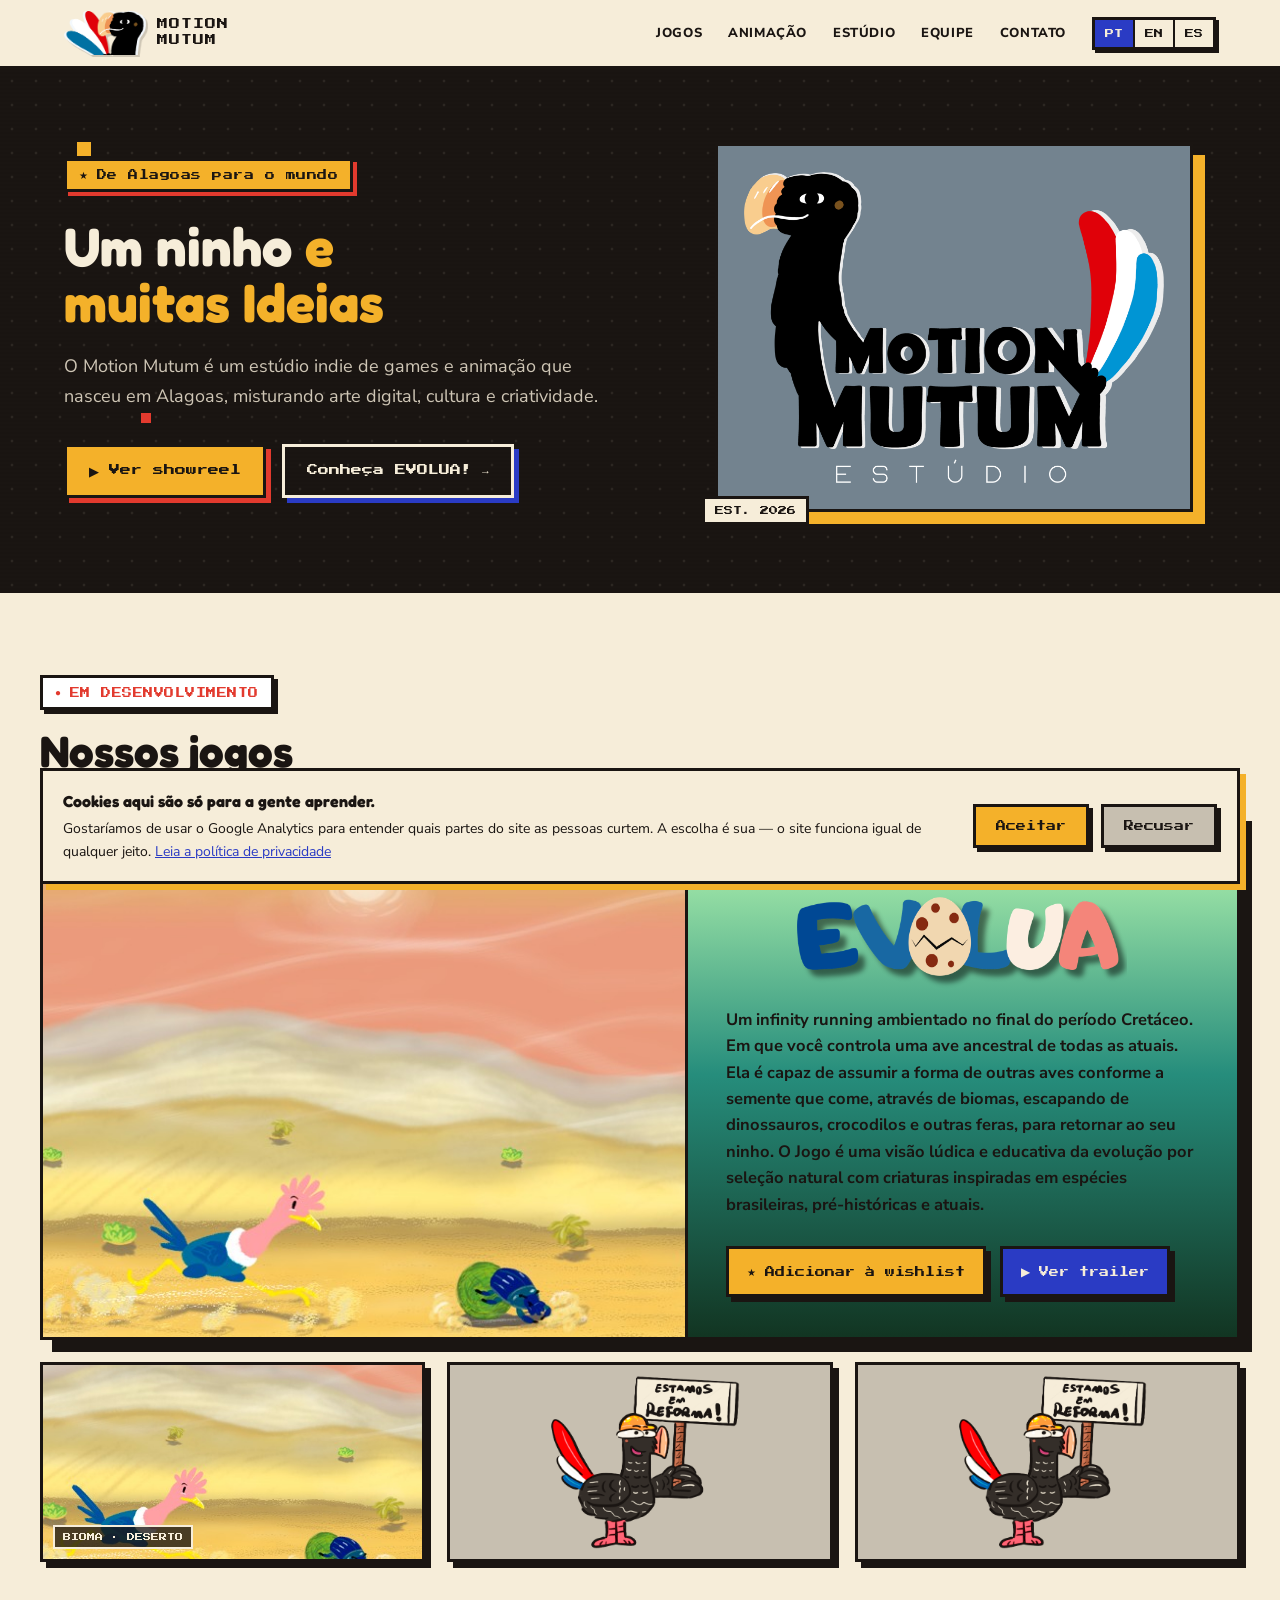
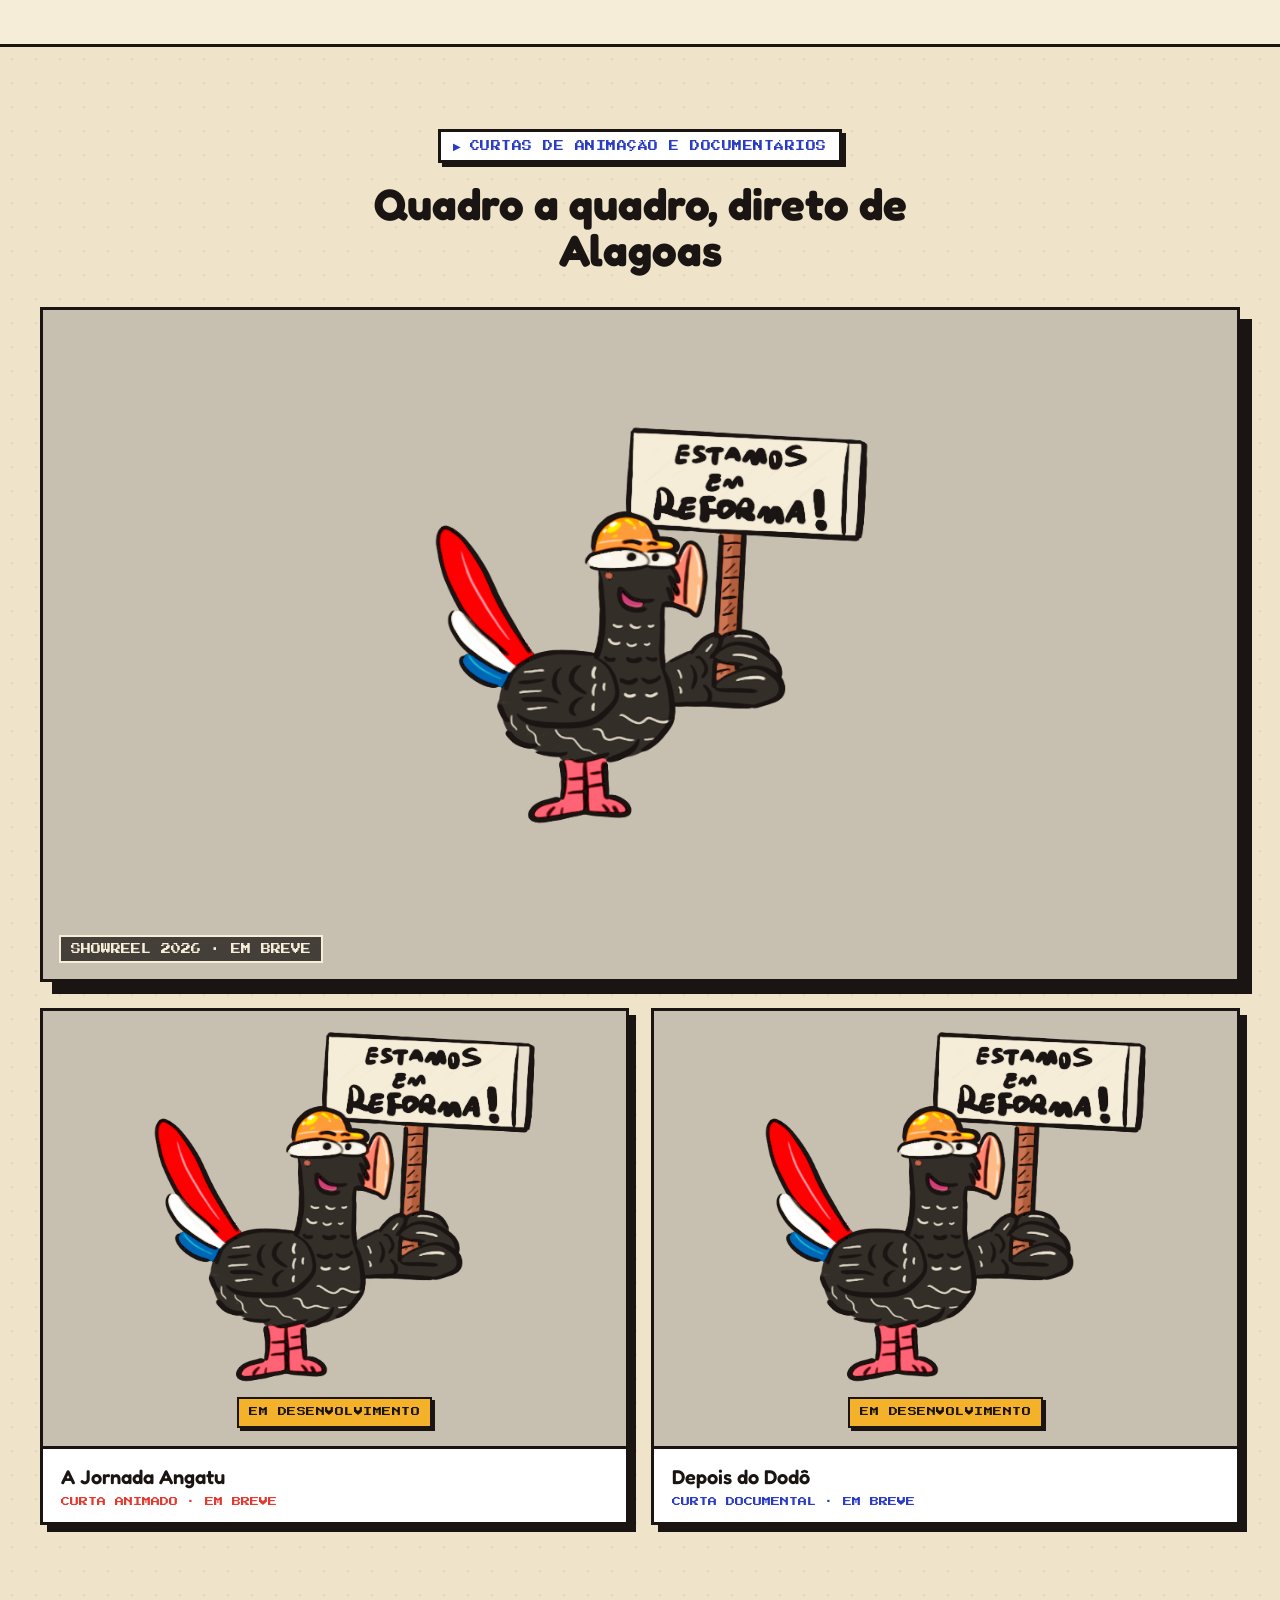
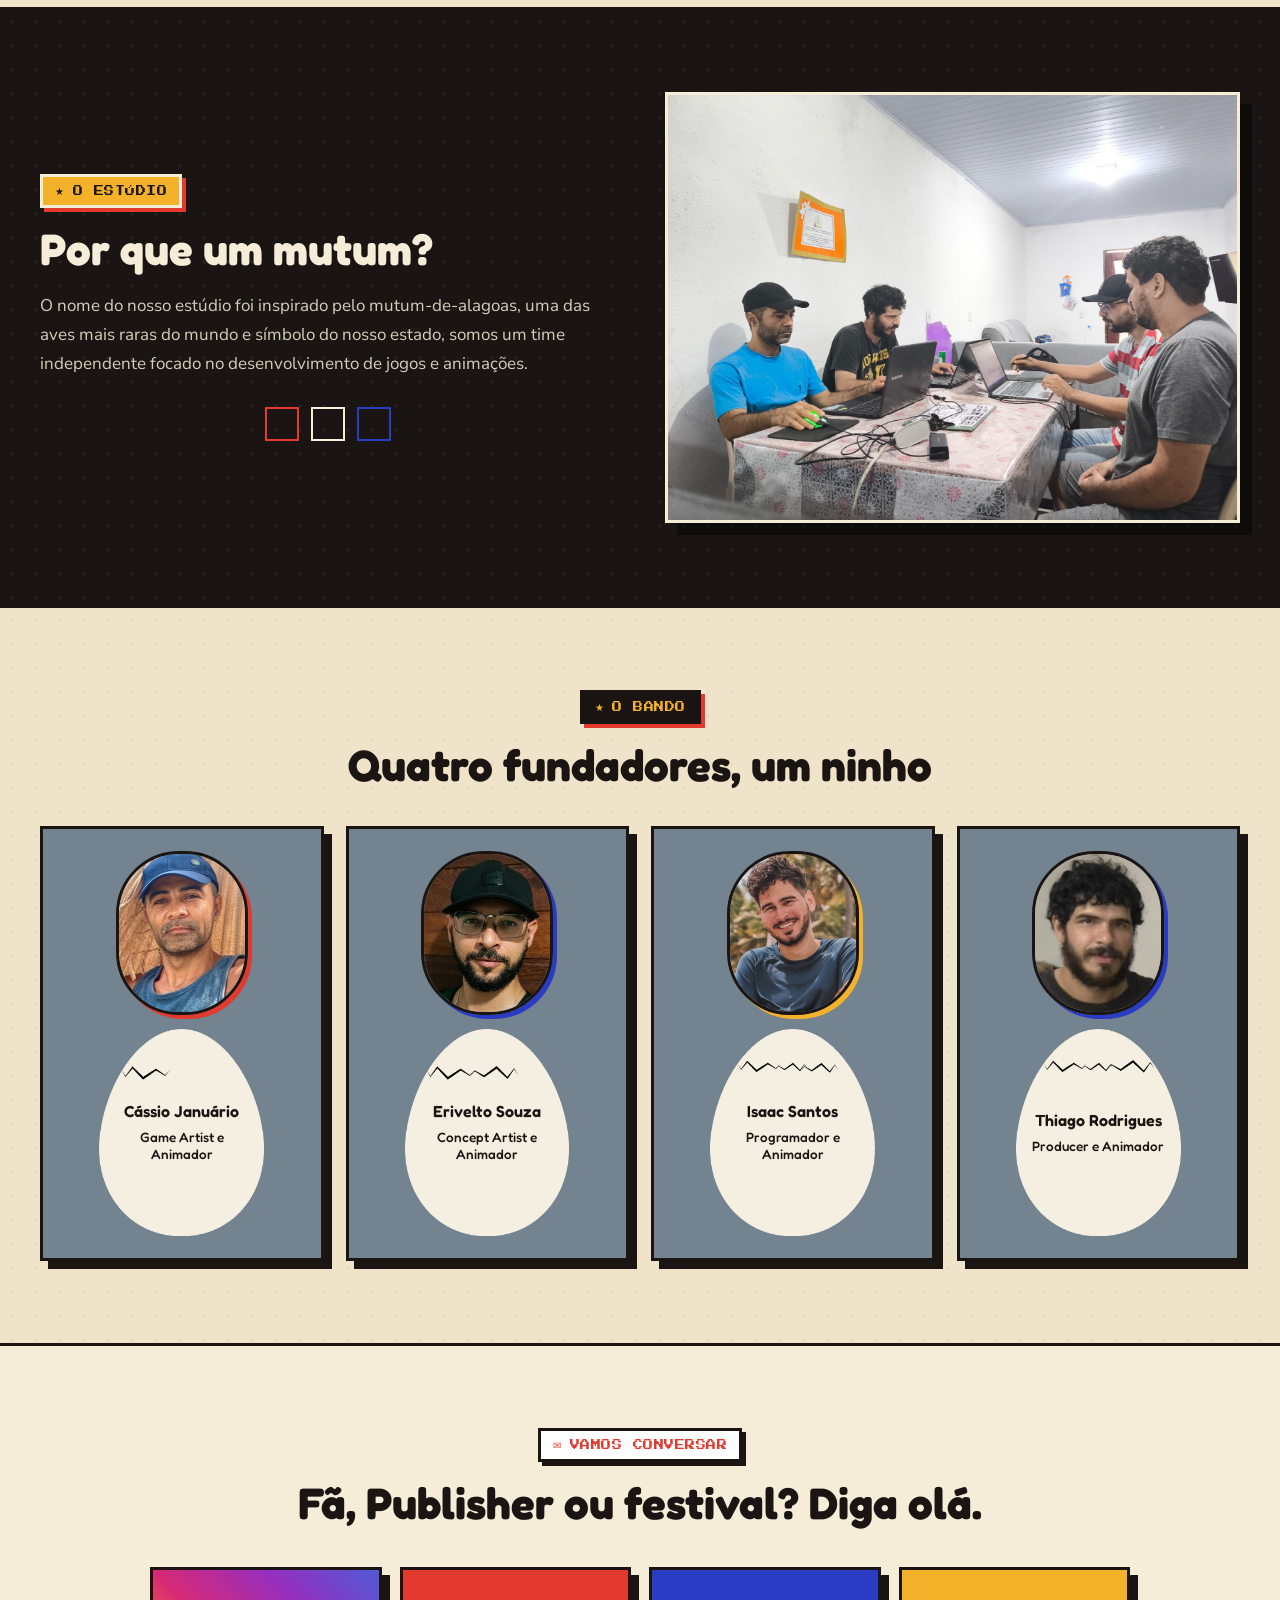
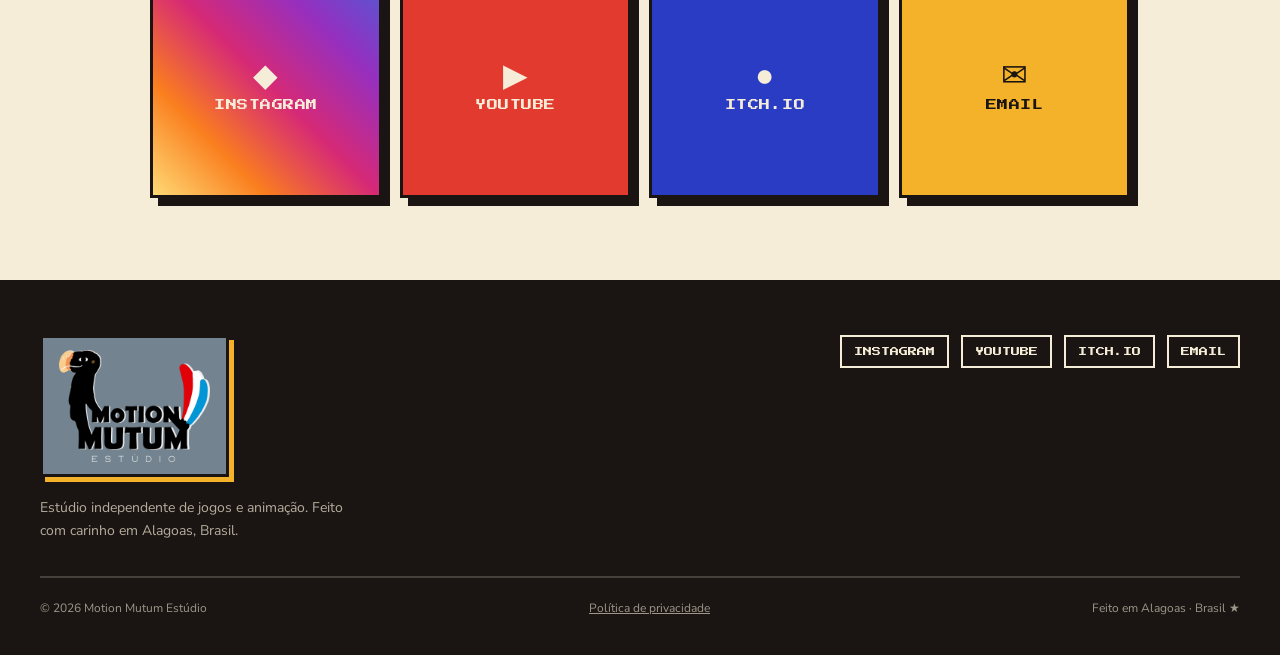
==== commit e6c6dc70: "Aplica arte conceitual na equipe e atualiza EVOLUA! e curtas Equipe: fotos e ovos extraídos dos slid" ====
--- a/index.html
+++ b/index.html
@@ -73,8 +73,8 @@
     <div class="container hero-grid">
       <div class="hero-copy">
         <div class="eyebrow" style="--fg:#1A1512;--bg:#F4B12A;--sh:#E23A2E">★ <span data-en="From Alagoas to the world" data-es="Desde Alagoas para el mundo">De Alagoas para o mundo</span></div>
-        <h1 class="hero-title"><span data-en="We make games &amp; shorts" data-es="Hacemos juegos y cortos">Fazemos jogos e curtas</span> <span style="color:var(--gold)" data-en="with a Brazilian soul." data-es="con alma brasileña.">com alma brasileira.</span></h1>
-        <p class="hero-lede" data-en="Motion Mutum is an independent studio born in Alagoas, blending digital art, folklore and a lot of love for every single frame." data-es="Motion Mutum es un estudio independiente nacido en Alagoas, que mezcla arte digital, folclore y mucho cariño por cada cuadro.">A Motion Mutum é um estúdio independente que nasce em Alagoas, misturando arte digital, folclore e muito carinho por cada quadro.</p>
+        <h1 class="hero-title"><span data-en="One nest" data-es="Un nido">Um ninho</span> <span style="color:var(--gold)" data-en="and many ideas" data-es="y muchas ideas">e muitas Ideias</span></h1>
+        <p class="hero-lede" data-en="Motion Mutum is an indie games and animation studio born in Alagoas, blending digital art, culture and creativity." data-es="Motion Mutum es un estudio indie de juegos y animación nacido en Alagoas, que mezcla arte digital, cultura y creatividad.">O Motion Mutum é um estúdio indie de games e animação que nasceu em Alagoas, misturando arte digital, cultura e criatividade.</p>
         <div class="hero-ctas">
           <a class="btn btn--lg btn--fill" href="#anim" style="--sc:#E23A2E"><span class="btn-icon">▶</span><span data-en="Watch showreel" data-es="Ver showreel">Ver showreel</span></a>
           <a class="btn btn--lg btn--outline" href="#games" style="--sc:#2A3BC4"><span data-en="Meet EVOLUA!" data-es="Conoce EVOLUA!">Conheça EVOLUA!</span><span>→</span></a>
@@ -97,7 +97,6 @@
           <div class="eyebrow" style="--fg:#E23A2E">● <span data-en="IN DEVELOPMENT" data-es="EN DESARROLLO">EM DESENVOLVIMENTO</span></div>
           <h2 class="section-title" data-en="Our games" data-es="Nuestros juegos">Nossos jogos</h2>
         </div>
-        <p class="games-summary" data-en="Handcrafted digital-art worlds — one project at a time, made to last." data-es="Mundos en arte digital hechos a mano — un proyecto a la vez, hechos para durar.">Mundos em arte digital feitos à mão — um projeto de cada vez, feito para durar.</p>
       </div>
 
       <!-- feature card -->
@@ -107,16 +106,15 @@
         </div>
         <div class="feature-copy">
           <div class="tag-row">
-            <span class="tag" style="--bg:#F4B12A">ARTE DIGITAL</span>
-            <span class="tag" style="--bg:#E23A2E;--fg:#F6EDD9" data-en="RUNNING / PLATFORMER" data-es="RUNNING / PLATAFORMA">RUNNING / PLATAFORMA</span>
-            <span class="tag" style="--fg:#F6EDD9;--bd:#F6EDD9">PC / MOBILE</span>
-          </div>
-          <h3 class="evolua-title">EVOLUA!</h3>
-          <p class="evolua-lede" data-en="A running/platformer set in the Cretaceous. You play an ancestral bird — parent of all living birds — able to morph into other birds depending on the seed it eats, joined by a shape-shifting prehistoric mammal. Cross biomes, dodge beasts and obstacles, and find your way back to the nest." data-es="Un running/plataforma ambientado en el Cretácico. Controlas un ave ancestral — madre de todas las aves actuales — capaz de transformarse en otras aves según la semilla que come, junto a un pequeño mamífero prehistórico metamórfico. Atraviesa biomas, esquiva bestias y obstáculos, y vuelve al nido.">Um running/plataforma ambientado no Cretáceo. Você controla uma ave ancestral — mãe de todas as aves atuais — capaz de assumir a forma de outras aves conforme a semente que come, ao lado de um pequeno mamífero pré-histórico metamórfico. Atravesse biomas, escape de feras e obstáculos e volte ao ninho.</p>
-          <p class="evolua-sublede" data-en="A playful, educational take on evolution by natural selection — with creatures inspired by Brazilian species, prehistoric and modern." data-es="Una visión lúdica y educativa de la evolución por selección natural — con criaturas inspiradas en especies brasileñas, prehistóricas y actuales.">Uma visão lúdica e educativa da evolução por seleção natural — com criaturas inspiradas em espécies brasileiras, pré-históricas e atuais.</p>
+            <span class="tag" style="--bg:#F4B12A" data-en="DIGITAL ART" data-es="ARTE DIGITAL">ARTE DIGITAL</span>
+            <span class="tag" style="--bg:#E23A2E;--fg:#F6EDD9">INFINITY RUNNING</span>
+            <span class="tag" style="--bg:#2A3BC4;--fg:#F6EDD9">PC / MOBILE</span>
+          </div>
+          <h3 class="evolua-title"><img src="assets/evolua-logo.png" width="1100" height="308" alt="EVOLUA!"></h3>
+          <p class="evolua-lede" data-en="An infinity runner set in the late Cretaceous, in which you control a bird ancestral to all birds alive today. It can take the shape of other birds depending on the seed it eats, crossing biomes and escaping dinosaurs, crocodiles and other beasts to return to its nest. The game is a playful, educational take on evolution by natural selection, with creatures inspired by Brazilian species, prehistoric and modern." data-es="Un infinity running ambientado al final del período Cretácico, en el que controlas un ave ancestral de todas las actuales. Es capaz de asumir la forma de otras aves según la semilla que come, a través de biomas, escapando de dinosaurios, cocodrilos y otras fieras, para volver a su nido. El juego es una visión lúdica y educativa de la evolución por selección natural, con criaturas inspiradas en especies brasileñas, prehistóricas y actuales.">Um infinity running ambientado no final do período Cretáceo. Em que você controla uma ave ancestral de todas as atuais. Ela é capaz de assumir a forma de outras aves conforme a semente que come, através de biomas, escapando de dinossauros, crocodilos e outras feras, para retornar ao seu ninho. O Jogo é uma visão lúdica e educativa da evolução por seleção natural com criaturas inspiradas em espécies brasileiras, pré-históricas e atuais.</p>
           <div class="evolua-ctas">
             <button class="btn btn--fill" id="wishlistBtn" data-on="0" style="--sc:#1A1512">★ <span data-wl data-en="Add to wishlist" data-es="Añadir a la lista de deseos">Adicionar à wishlist</span></button>
-            <a class="btn btn--outline" href="#anim" style="--sc:rgba(0,0,0,.35)"><span class="btn-icon">▶</span><span data-en="Watch trailer" data-es="Ver trailer">Ver trailer</span></a>
+            <a class="btn btn--blue" href="#anim" style="--sc:#1A1512"><span class="btn-icon">▶</span><span data-en="Watch trailer" data-es="Ver trailer">Ver trailer</span></a>
           </div>
         </div>
       </div>
@@ -147,7 +145,7 @@
   <section id="anim" class="section section-pad bg-cream-alt">
     <div class="container">
       <div style="text-align:center">
-        <div class="eyebrow" style="--fg:#2A3BC4">▶ <span data-en="ANIMATED SHORTS" data-es="CORTOS DE ANIMACIÓN">CURTAS DE ANIMAÇÃO</span></div>
+        <div class="eyebrow" style="--fg:#2A3BC4">▶ <span data-en="ANIMATED SHORTS &amp; DOCUMENTARIES" data-es="CORTOS DE ANIMACIÓN Y DOCUMENTALES">CURTAS DE ANIMAÇÃO E DOCUMENTÁRIOS</span></div>
         <h2 class="section-title" style="margin:18px auto 0;max-width:16em" data-en="Frame by frame, from Alagoas" data-es="Cuadro a cuadro, directo desde Alagoas">Quadro a quadro, direto de Alagoas</h2>
       </div>
 
@@ -159,7 +157,7 @@
       </div>
 
       <!-- shorts grid -->
-      <div class="shot-grid" data-carousel style="margin-top:26px">
+      <div class="shot-grid shot-grid--duo" data-carousel style="margin-top:26px">
         <div class="short-card">
           <div class="short-media">
             <div class="wip">
@@ -167,7 +165,7 @@
               <span class="wip-badge" data-en="IN DEVELOPMENT" data-es="EN DESARROLLO">EM DESENVOLVIMENTO</span>
             </div>
           </div>
-          <div class="short-body"><div class="short-title" data-en="The Curassow's Song" data-es="El Canto del Mutum">O Canto do Mutum</div><div class="short-status" style="--fg:#E23A2E" data-en="SHORT · COMING SOON" data-es="CORTO · PRÓXIMAMENTE">CURTA · EM BREVE</div></div>
+          <div class="short-body"><div class="short-title">A Jornada Angatu</div><div class="short-status" style="--fg:#E23A2E" data-en="ANIMATED SHORT · COMING SOON" data-es="CORTO ANIMADO · PRÓXIMAMENTE">CURTA ANIMADO · EM BREVE</div></div>
         </div>
         <div class="short-card">
           <div class="short-media">
@@ -176,16 +174,7 @@
               <span class="wip-badge" data-en="IN DEVELOPMENT" data-es="EN DESARROLLO">EM DESENVOLVIMENTO</span>
             </div>
           </div>
-          <div class="short-body"><div class="short-title" data-en="Backwater Tales" data-es="Cuentos del Sertão">Causos do Sertão</div><div class="short-status" style="--fg:#2A3BC4" data-en="SHORT · COMING SOON" data-es="CORTO · PRÓXIMAMENTE">CURTA · EM BREVE</div></div>
-        </div>
-        <div class="short-card">
-          <div class="short-media">
-            <div class="wip">
-              <img src="assets/em-desenvolvimento.png" alt="Mutum de capacete segurando uma placa: estamos em reforma">
-              <span class="wip-badge" data-en="IN DEVELOPMENT" data-es="EN DESARROLLO">EM DESENVOLVIMENTO</span>
-            </div>
-          </div>
-          <div class="short-body"><div class="short-title" data-en="Lantern Moon" data-es="Luna de Mamulengo">Lua de Mamulengo</div><div class="short-status short-status--outline" style="--fg:#F4B12A" data-en="SHORT · COMING SOON" data-es="CORTO · PRÓXIMAMENTE">CURTA · EM BREVE</div></div>
+          <div class="short-body"><div class="short-title">Depois do Dodô</div><div class="short-status" style="--fg:#2A3BC4" data-en="DOCUMENTARY SHORT · COMING SOON" data-es="CORTO DOCUMENTAL · PRÓXIMAMENTE">CURTA DOCUMENTAL · EM BREVE</div></div>
         </div>
       </div>
     </div>
@@ -197,22 +186,16 @@
       <div>
         <div class="eyebrow" style="--fg:#1A1512;--bg:#F4B12A;--bd:#F6EDD9;--sh:#E23A2E">★ <span data-en="THE STUDIO" data-es="EL ESTUDIO">O ESTÚDIO</span></div>
         <h2 class="section-title" style="color:var(--cream)" data-en="Why a curassow?" data-es="¿Por qué un mutum?">Por que um mutum?</h2>
-        <p class="studio-copy" style="margin-top:20px" data-en="The Alagoas Curassow is one of the rarest birds in the world — a symbol of resilience and of our home state. Its colors echo the Alagoas flag: red, white and blue." data-es="El mutum de Alagoas es una de las aves más raras del mundo — símbolo de resistencia y de nuestro estado natal. Sus colores recuerdan la bandera de Alagoas: rojo, blanco y azul.">O mutum-de-alagoas é uma das aves mais raras do mundo — símbolo de resistência e do nosso estado natal. Suas cores ecoam a bandeira de Alagoas: vermelho, branco e azul.</p>
-        <p class="studio-copy" data-en="We're a small, independent team making games and animation with regional roots and a whole lot of care. Slow, handmade, ours." data-es="Somos un equipo pequeño e independiente, haciendo juegos y animación con raíces regionales y mucho cuidado. Despacio, hecho a mano, nuestro.">Somos um time pequeno e independente, fazendo jogos e animação com raiz regional e muito cuidado. Devagar, feito à mão, nosso.</p>
-        <p class="studio-note" data-en="An initiative supported by the City of Coruripe and its Culture Secretariat — which hosts our space. In return we run talks, workshops and the Municipal Library Film Club." data-es="Una iniciativa con el apoyo del Ayuntamiento de Coruripe y su Secretaría de Cultura — que cede nuestro espacio. Como contrapartida, realizamos charlas, talleres y el Cineclub de la Biblioteca Municipal.">Iniciativa com apoio da Prefeitura de Coruripe e da Secretaria Municipal de Cultura — que cede nosso espaço. Como contrapartida, realizamos palestras, workshops e o Cineclube da Biblioteca Municipal.</p>
+        <p class="studio-copy" style="margin-top:20px" data-en="Our studio's name was inspired by the Alagoas Curassow, one of the rarest birds in the world and a symbol of our home state; we're an independent team focused on developing games and animation." data-es="El nombre de nuestro estudio se inspiró en el mutum de Alagoas, una de las aves más raras del mundo y símbolo de nuestro estado; somos un equipo independiente enfocado en el desarrollo de juegos y animaciones.">O nome do nosso estúdio foi inspirado pelo mutum-de-alagoas, uma das aves mais raras do mundo e símbolo do nosso estado, somos um time independente focado no desenvolvimento de jogos e animações.</p>
         <div class="studio-tags">
-          <div class="pill" style="--bd:#E23A2E" data-en="INDEPENDENT" data-es="INDEPENDIENTE">INDEPENDENTE</div>
-          <div class="pill" data-en="HANDMADE" data-es="HECHO A MANO">FEITO À MÃO</div>
-          <div class="pill" style="--bd:#2A3BC4" data-en="MADE IN ALAGOAS" data-es="DE ALAGOAS">DE ALAGOAS</div>
+          <div class="pill" style="--bd:#E23A2E" aria-hidden="true"></div>
+          <div class="pill" aria-hidden="true"></div>
+          <div class="pill" style="--bd:#2A3BC4" aria-hidden="true"></div>
         </div>
       </div>
       <div class="studio-photo carousel-track" data-carousel>
-        <img src="assets/studio-meeting-1.jpg" alt="Equipe da Motion Mutum reunida para uma palestra">
         <img src="assets/studio-meeting-2.jpg" alt="Equipe da Motion Mutum reunida trabalhando em notebooks">
-        <img src="assets/studio-meeting-3.jpg" alt="Equipe da Motion Mutum reunida trabalhando em notebooks">
-        <img src="assets/studio-meeting-4.jpg" alt="Equipe da Motion Mutum reunida trabalhando em notebooks">
         <img src="assets/studio-meeting-5.jpg" alt="Storyboard do curta projetado na sala de exibição da Motion Mutum">
-        <img src="assets/studio-meeting-6.jpg" alt="Storyboard do curta projetado na sala de exibição da Motion Mutum">
         <img src="assets/studio-meeting-7.jpg" alt="Equipe da Motion Mutum reunida em frente ao logo do estúdio projetado">
       </div>
     </div>
@@ -224,37 +207,48 @@
       <div style="text-align:center">
         <div class="eyebrow" style="--fg:#F4B12A;--bg:#1A1512;--sh:#E23A2E">★ <span data-en="THE FLOCK" data-es="LA BANDADA">O BANDO</span></div>
         <h2 class="section-title" style="margin:18px auto 0;max-width:15em" data-en="Four founders, one nest" data-es="Cuatro fundadores, un nido">Quatro fundadores, um ninho</h2>
-        <p class="team-lede" data-en="Art, science, code and story — the mix behind Motion Mutum." data-es="Arte, ciencia, código e historia — la mezcla detrás de Motion Mutum.">Arte, ciência, código e narrativa — a mistura por trás da Motion Mutum.</p>
       </div>
 
       <div class="team-grid" data-carousel>
         <!-- Cássio -->
         <div class="team-card">
-          <div class="team-avatar" style="--sh:#E23A2E"><img class="team-photo" src="assets/cassio-januario.png" alt="Cássio Januário"></div>
-          <div class="team-name">Cássio Januário</div>
-          <div class="team-role" style="--fg:#E23A2E" data-en="GAME ARTIST &amp; ANIMATION" data-es="GAME ARTIST &amp; ANIMACIÓN">GAME ARTIST &amp; ANIMAÇÃO</div>
-          <p class="team-bio" data-en="Game Artist and animator on EVOLUA! — art, illustration and animation for the game. Systems Analysis grad; painting, printmaking and digital art; co-created the stop-motion short &quot;Tupi Or Not Tupi&quot; (2016)." data-es="Game Artist y animador en EVOLUA! — arte, ilustración y animación del juego. Graduado en Análisis de Sistemas; pintura, grabado y arte digital; coautor del corto en stop motion &quot;Tupi Or Not Tupi&quot; (2016).">Game Artist e animador do EVOLUA! — arte, ilustração e animação do jogo. Bacharel em Análise de Sistemas; pintura, gravura e arte digital; coautor do curta em stop motion &quot;Tupi Or Not Tupi&quot; (2016).</p>
+          <div class="team-avatar" style="--sh:#E23A2E"><img class="team-photo" src="assets/cassio-januario.jpg" alt="Cássio Januário"></div>
+          <div class="team-egg" style="--ovo:url('assets/ovo-1.png')">
+            <div class="team-egg-copy">
+              <div class="team-name">Cássio Januário</div>
+              <div class="team-role" data-en="Game Artist &amp; Animator" data-es="Game Artist y Animador">Game Artist e Animador</div>
+            </div>
+          </div>
         </div>
         <!-- Erivelto -->
         <div class="team-card">
-          <div class="team-avatar" style="--sh:#2A3BC4"><img class="team-photo" src="assets/erivelto-souza.png" alt="Erivelto Souza"></div>
-          <div class="team-name">Erivelto Souza</div>
-          <div class="team-role" style="--fg:#2A3BC4" data-en="LEAD ARTIST" data-es="LEAD ARTIST">LEAD ARTIST</div>
-          <p class="team-bio" data-en="Lead Artist, writer, game designer, animator and concept artist on EVOLUA!. Biologist (herpetology, ornithology, paleontology) and poet; also sculpts for museums (UFAL History Museum, Atlantic Forest Museum)." data-es="Lead Artist, guionista, game designer, animador y artista conceptual en EVOLUA!. Biólogo (herpetología, ornitología, paleontología) y poeta; también esculpe para museos (Museo de Historia UFAL, Museo de la Mata Atlántica).">Lead Artist, roteirista, game designer, animador e artista conceitual do EVOLUA!. Biólogo (herpetologia, ornitologia, paleontologia) e poeta; também esculpe para museus (Museu de História UFAL, Museu da Mata Atlântica).</p>
+          <div class="team-avatar" style="--sh:#2A3BC4"><img class="team-photo" src="assets/erivelto-souza.jpg" alt="Erivelto Souza"></div>
+          <div class="team-egg" style="--ovo:url('assets/ovo-2.png')">
+            <div class="team-egg-copy">
+              <div class="team-name">Erivelto Souza</div>
+              <div class="team-role" data-en="Concept Artist &amp; Animator" data-es="Concept Artist y Animador">Concept Artist e Animador</div>
+            </div>
+          </div>
         </div>
         <!-- Isaac -->
         <div class="team-card">
-          <div class="team-avatar" style="--sh:#F4B12A"><img class="team-photo" src="assets/isaac-santos.jpg" alt="Isaac C. Santos"></div>
-          <div class="team-name">Isaac C. Santos</div>
-          <div class="team-role" style="--fg:#E23A2E" data-en="PROGRAMMING" data-es="PROGRAMACIÓN">PROGRAMAÇÃO</div>
-          <p class="team-bio" data-en="Programmer on EVOLUA!. Systems Analysis &amp; Development grad; software engineering, 3D modeling and web design." data-es="Programador en EVOLUA!. Graduado en Análisis y Desarrollo de Sistemas; ingeniería de software, modelado 3D y diseño web.">Programador do EVOLUA!. Bacharel em Análise e Desenvolvimento de Sistemas; engenharia de software, modelagem 3D e web design.</p>
+          <div class="team-avatar" style="--sh:#F4B12A"><img class="team-photo" src="assets/isaac-santos.jpg" alt="Isaac Santos"></div>
+          <div class="team-egg" style="--ovo:url('assets/ovo-3.png')">
+            <div class="team-egg-copy">
+              <div class="team-name">Isaac Santos</div>
+              <div class="team-role" data-en="Programmer &amp; Animator" data-es="Programador y Animador">Programador e Animador</div>
+            </div>
+          </div>
         </div>
         <!-- Thiago -->
         <div class="team-card">
-          <div class="team-avatar" style="--sh:#2A3BC4"><img class="team-photo" src="assets/thiago-rodrigues.jpg" alt="Thiago O. Rodrigues"></div>
-          <div class="team-name">Thiago O. Rodrigues</div>
-          <div class="team-role" style="--fg:#2A3BC4" data-en="GAME DESIGN &amp; PRODUCTION" data-es="GAME DESIGN &amp; PRODUCCIÓN">GAME DESIGN &amp; PRODUÇÃO</div>
-          <p class="team-bio" data-en="Game Designer, Producer and QA Tester on EVOLUA! — also handles marketing and community management. History (teaching) student; co-created the short &quot;Tupi Or Not Tupi&quot; (2016)." data-es="Game Designer, Producer y QA Tester en EVOLUA! — también se encarga de marketing y community management. Estudiante de Profesorado en Historia; coautor del corto &quot;Tupi Or Not Tupi&quot; (2016).">Game Designer, Producer e QA Tester do EVOLUA! — também cuida de marketing e community management. Estudante de Licenciatura em História; coautor do curta &quot;Tupi Or Not Tupi&quot; (2016).</p>
+          <div class="team-avatar" style="--sh:#2A3BC4"><img class="team-photo" src="assets/thiago-rodrigues.jpg" alt="Thiago Rodrigues"></div>
+          <div class="team-egg" style="--ovo:url('assets/ovo-4.png')">
+            <div class="team-egg-copy">
+              <div class="team-name">Thiago Rodrigues</div>
+              <div class="team-role" data-en="Producer &amp; Animator" data-es="Producer y Animador">Producer e Animador</div>
+            </div>
+          </div>
         </div>
       </div>
     </div>
@@ -264,8 +258,7 @@
   <section id="contact" class="section section-pad bg-cream">
     <div class="contact-intro">
       <div class="eyebrow" style="--fg:#E23A2E">✉ <span data-en="LET'S TALK" data-es="HABLEMOS">VAMOS CONVERSAR</span></div>
-      <h2 class="section-title" data-en="Publisher, festival or fan? Say hi." data-es="¿Publisher, festival o fan? Salúdanos.">Publisher, festival ou fã? Diga olá.</h2>
-      <p class="contact-lede" data-en="Partnerships, press or joining the flock — find us wherever you scroll." data-es="Alianzas, prensa o ganas de unirte a la bandada — encuéntranos donde sea que estés.">Parcerias, imprensa ou vontade de fazer parte do bando — nos encontre por aí.</p>
+      <h2 class="section-title" data-en="Fan, publisher or festival? Say hi." data-es="¿Fan, publisher o festival? Salúdanos.">Fã, Publisher ou festival? Diga olá.</h2>
     </div>
     <div class="social-spotlight">
       <a class="social-card" href="https://www.instagram.com/motionmutum/" target="_blank" rel="noopener" style="--fg:#F6EDD9;background:linear-gradient(45deg,#feda75,#fa7e1e,#d62976,#962fbf,#4f5bd5)">
@@ -279,10 +272,6 @@
       <a class="social-card" href="https://motionmutum.itch.io/" target="_blank" rel="noopener" style="--bg:#2A3BC4;--fg:#F6EDD9">
         <span class="social-card-icon">●</span>
         <span class="social-card-label">ITCH.IO</span>
-      </a>
-      <a class="social-card social-card--outline" href="#" style="--bd:#2A3BC4;--fg:#2A3BC4">
-        <span class="social-card-icon">■</span>
-        <span class="social-card-label">DISCORD</span>
       </a>
       <a class="social-card" href="mailto:motionmutum@gmail.com" style="--bg:#F4B12A;--fg:#1A1512">
         <span class="social-card-icon">✉</span>
@@ -302,7 +291,6 @@
         <a class="social-link" href="https://www.instagram.com/motionmutum/" target="_blank" rel="noopener" style="--hc:#D62976">INSTAGRAM</a>
         <a class="social-link" href="https://www.youtube.com/@motionmutum" target="_blank" rel="noopener" style="--hc:#E23A2E">YOUTUBE</a>
         <a class="social-link" href="https://motionmutum.itch.io/" target="_blank" rel="noopener" style="--hc:#2A3BC4">ITCH.IO</a>
-        <a class="social-link" href="#" style="--hc:#2A3BC4">DISCORD</a>
         <a class="social-link" href="mailto:motionmutum@gmail.com" style="--hc:#F4B12A">EMAIL</a>
       </div>
     </div>
--- a/styles.css
+++ b/styles.css
@@ -7,6 +7,10 @@
   --blue:#2A3BC4;
   --gold:#F4B12A;
   --stone:#C7BFB0;
+  --slate:#73838F;   /* cinza do disco atras da logo (5.png) */
+  /* fundo do card do EVOLUA!, replicado do PNG da apresentação (3 paradas bastam:
+     erro máx. de 1/255 num canal contra a imagem original) */
+  --grad-evolua:linear-gradient(180deg,#C2FFB4 0%,#268D7C 50%,#123522 100%);
   --font-pixel:'Press Start 2P',monospace;
   --font-title:'Fredoka',sans-serif;
   --font-body:'Nunito Sans',sans-serif;
@@ -55,6 +59,7 @@
 .btn--lg{font-size:11px;padding:16px 22px;gap:10px}
 .btn--fill{background:var(--gold);color:var(--ink);border-color:var(--ink)}
 .btn--outline{background:transparent;color:var(--cream);border-color:var(--cream)}
+.btn--blue{background:var(--blue);color:var(--cream);border-color:var(--ink)}
 
 /* ===== language switch ===== */
 .lang-switch{display:inline-flex;border:3px solid var(--ink);box-shadow:3px 3px 0 var(--ink)}
@@ -76,7 +81,8 @@
 
 /* ===== small tag / pill chips ===== */
 .tag{font-family:var(--font-pixel);font-size:9px;border:2px solid var(--bd,var(--ink));padding:6px 9px;color:var(--fg,var(--ink));background:var(--bg,transparent)}
-.pill{font-family:var(--font-pixel);font-size:9px;color:var(--cream);background:transparent;border:2px solid var(--bd,var(--cream));padding:9px 12px}
+/* quadrados decorativos nas cores da bandeira de Alagoas (vermelho/branco/azul) */
+.pill{width:34px;height:34px;flex:0 0 auto;background:transparent;border:2px solid var(--bd,var(--cream))}
 
 /* ===== section heading system ===== */
 .section-pad{padding:82px 24px}
@@ -128,21 +134,23 @@
 .hero-ctas{display:flex;flex-wrap:wrap;gap:16px;margin-top:32px}
 
 .hero-figure{display:flex;justify-content:center;align-items:center;animation:mmfloat 6s ease-in-out infinite}
-.logo-frame{position:relative;min-width:0;max-width:100%;background:var(--stone);border:3px solid var(--ink);box-shadow:12px 12px 0 var(--gold);padding:26px}
+.logo-frame{position:relative;min-width:0;max-width:100%;background:var(--slate);border:3px solid var(--ink);box-shadow:12px 12px 0 var(--gold);padding:26px}
 .logo-img{width:100%;max-width:420px;height:auto;display:block}
 .est-badge{position:absolute;bottom:-16px;left:-16px;font-family:var(--font-pixel);font-size:9px;color:var(--ink);background:var(--cream);border:3px solid var(--ink);padding:7px 10px}
 
 /* ===== games / EVOLUA! ===== */
-.feature-grid{display:grid;grid-template-columns:1.08fr .92fr;background:var(--blue);border:3px solid var(--ink);box-shadow:12px 12px 0 var(--ink);overflow:hidden}
+.feature-grid{display:grid;grid-template-columns:1.08fr .92fr;background:var(--grad-evolua);border:3px solid var(--ink);box-shadow:12px 12px 0 var(--ink);overflow:hidden}
 .feature-media{position:relative;min-height:430px;border-right:3px solid var(--ink)}
 .feature-copy{padding:40px 38px;color:var(--cream);display:flex;flex-direction:column;justify-content:center}
 .tag-row{display:flex;gap:8px;flex-wrap:wrap;margin-bottom:20px}
-.evolua-title{font-family:var(--font-title);font-weight:700;line-height:.95;margin:0;color:var(--gold);text-shadow:4px 4px 0 rgba(0,0,0,.35);font-size:52px}
-.evolua-lede{font-size:16.5px;line-height:1.6;margin:18px 0 0;color:rgba(246,237,217,.92)}
-.evolua-sublede{font-size:14px;line-height:1.55;margin:12px 0 0;color:rgba(246,237,217,.72)}
+.evolua-title{margin:0 auto;width:min(100%,330px)}
+.evolua-title img{display:block;width:100%;height:auto}
+.evolua-lede{font-size:16.5px;line-height:1.6;font-weight:700;margin:18px 0 0;color:var(--ink)}
+.evolua-sublede{font-size:14px;line-height:1.55;font-weight:700;margin:12px 0 0;color:rgba(26,21,18,.78)}
 .evolua-ctas{display:flex;flex-wrap:wrap;gap:14px;margin-top:28px}
 
 .shot-grid{display:grid;grid-template-columns:repeat(3,1fr);gap:22px}
+.shot-grid--duo{grid-template-columns:repeat(2,1fr)}  /* so dois curtas anunciados */
 .shot-box{position:relative;height:200px;border:3px solid var(--ink);box-shadow:6px 6px 0 var(--ink)}
 
 /* ===== animation ===== */
@@ -156,22 +164,30 @@
 .short-body{padding:16px 18px}
 .short-title{font-family:var(--font-title);font-weight:600;font-size:20px}
 .short-status{font-family:var(--font-pixel);font-size:9px;margin-top:8px;color:var(--fg,var(--ink))}
+.short-body > .short-status:first-child{margin-top:0}  /* card sem titulo ainda nao anunciado */
 .short-status--outline{-webkit-text-stroke:.4px var(--ink)}
 
 /* ===== studio ===== */
 .studio-grid{display:grid;grid-template-columns:1fr 1fr;gap:50px;align-items:center}
 .studio-copy{font-size:17px;line-height:1.7;margin:16px 0 0;color:rgba(246,237,217,.85)}
 .studio-note{font-size:15px;line-height:1.65;margin:16px 0 0;color:rgba(246,237,217,.7)}
-.studio-tags{display:flex;flex-wrap:wrap;gap:12px;margin-top:28px}
+.studio-tags{display:flex;flex-wrap:wrap;justify-content:center;gap:12px;margin-top:28px}
 .studio-photo{position:relative;border:3px solid var(--cream);box-shadow:12px 12px 0 rgba(0,0,0,.45);aspect-ratio:4/3}
 
 /* ===== team ===== */
 .team-grid{display:grid;grid-template-columns:repeat(4,1fr);gap:22px;margin-top:38px}
-.team-card{background:#fff;border:3px solid var(--ink);box-shadow:8px 8px 0 var(--ink);padding:22px 20px;display:flex;flex-direction:column}
-.team-avatar{position:relative;width:104px;height:104px;margin:0 auto;border:3px solid var(--ink);border-radius:50%;box-shadow:4px 4px 0 var(--sh,var(--red));overflow:hidden}
-.team-name{font-family:var(--font-title);font-weight:600;font-size:21px;text-align:center;margin-top:16px}
-.team-role{font-family:var(--font-pixel);font-size:8px;line-height:1.5;text-align:center;margin-top:9px;color:var(--fg,var(--red))}
-.team-bio{font-size:13.5px;line-height:1.55;margin:14px 0 0;color:rgba(26,21,18,.72)}
+.team-card{background:var(--slate);border:3px solid var(--ink);box-shadow:8px 8px 0 var(--ink);padding:22px 20px;display:flex;flex-direction:column}
+/* retangulo alongado de cantos bem arredondados. As fotos foram reenquadradas
+   para o maior retangulo desse tipo inscrito na elipse original (97%), senao os
+   cantos brancos do recorte da concept apareceriam. Raio = 48% da largura,
+   entao ele acompanha a largura se ela mudar. */
+.team-avatar{position:relative;width:132px;aspect-ratio:1058/1314;margin:0 auto;border:3px solid var(--ink);border-radius:63px;box-shadow:4px 4px 0 var(--sh,var(--red));overflow:hidden}
+/* o ovo entra como background (--ovo por card, cada um com a sua rachadura) e o
+   texto vai por cima em HTML — por isso os PNGs sao exportados sem texto */
+.team-egg{position:relative;width:100%;max-width:165px;margin:14px auto 0;aspect-ratio:560/704;background:var(--ovo) center/contain no-repeat}
+.team-egg-copy{position:absolute;left:8%;right:8%;top:50%;transform:translateY(-50%);text-align:center}
+.team-name{font-family:var(--font-title);font-weight:600;font-size:16px;line-height:1.2;color:var(--ink)}
+.team-role{font-family:var(--font-title);font-weight:500;font-size:13.5px;line-height:1.3;margin-top:8px;color:var(--ink)}
 
 /* ===== contact ===== */
 .contact-intro{max-width:760px;margin:0 auto;text-align:center}
@@ -186,7 +202,7 @@
 .site-footer{background:var(--ink);color:var(--cream);padding:52px 24px 40px}
 .footer-top{display:flex;flex-wrap:wrap;gap:30px;justify-content:space-between;align-items:flex-start}
 .footer-brand{max-width:320px}
-.footer-logo-chip{display:inline-block;background:var(--stone);border:3px solid var(--ink);box-shadow:5px 5px 0 var(--gold);padding:12px 16px}
+.footer-logo-chip{display:inline-block;background:var(--slate);border:3px solid var(--ink);box-shadow:5px 5px 0 var(--gold);padding:12px 16px}
 .footer-logo-img{height:112px;width:auto;display:block}
 .footer-tagline{font-size:14px;line-height:1.6;margin:14px 0 0;color:rgba(246,237,217,.7)}
 .social-row{display:flex;gap:12px;flex-wrap:wrap}
@@ -240,7 +256,7 @@
   .feature-grid{grid-template-columns:1fr}
   .feature-media{min-height:260px}
   .feature-copy{padding:28px 24px}
-  .evolua-title{font-size:38px}
+  .evolua-title{width:min(100%,275px)}
   .section-title{font-size:34px}
   .section-pad{padding:56px 20px}
   .studio-grid{grid-template-columns:1fr;gap:32px}
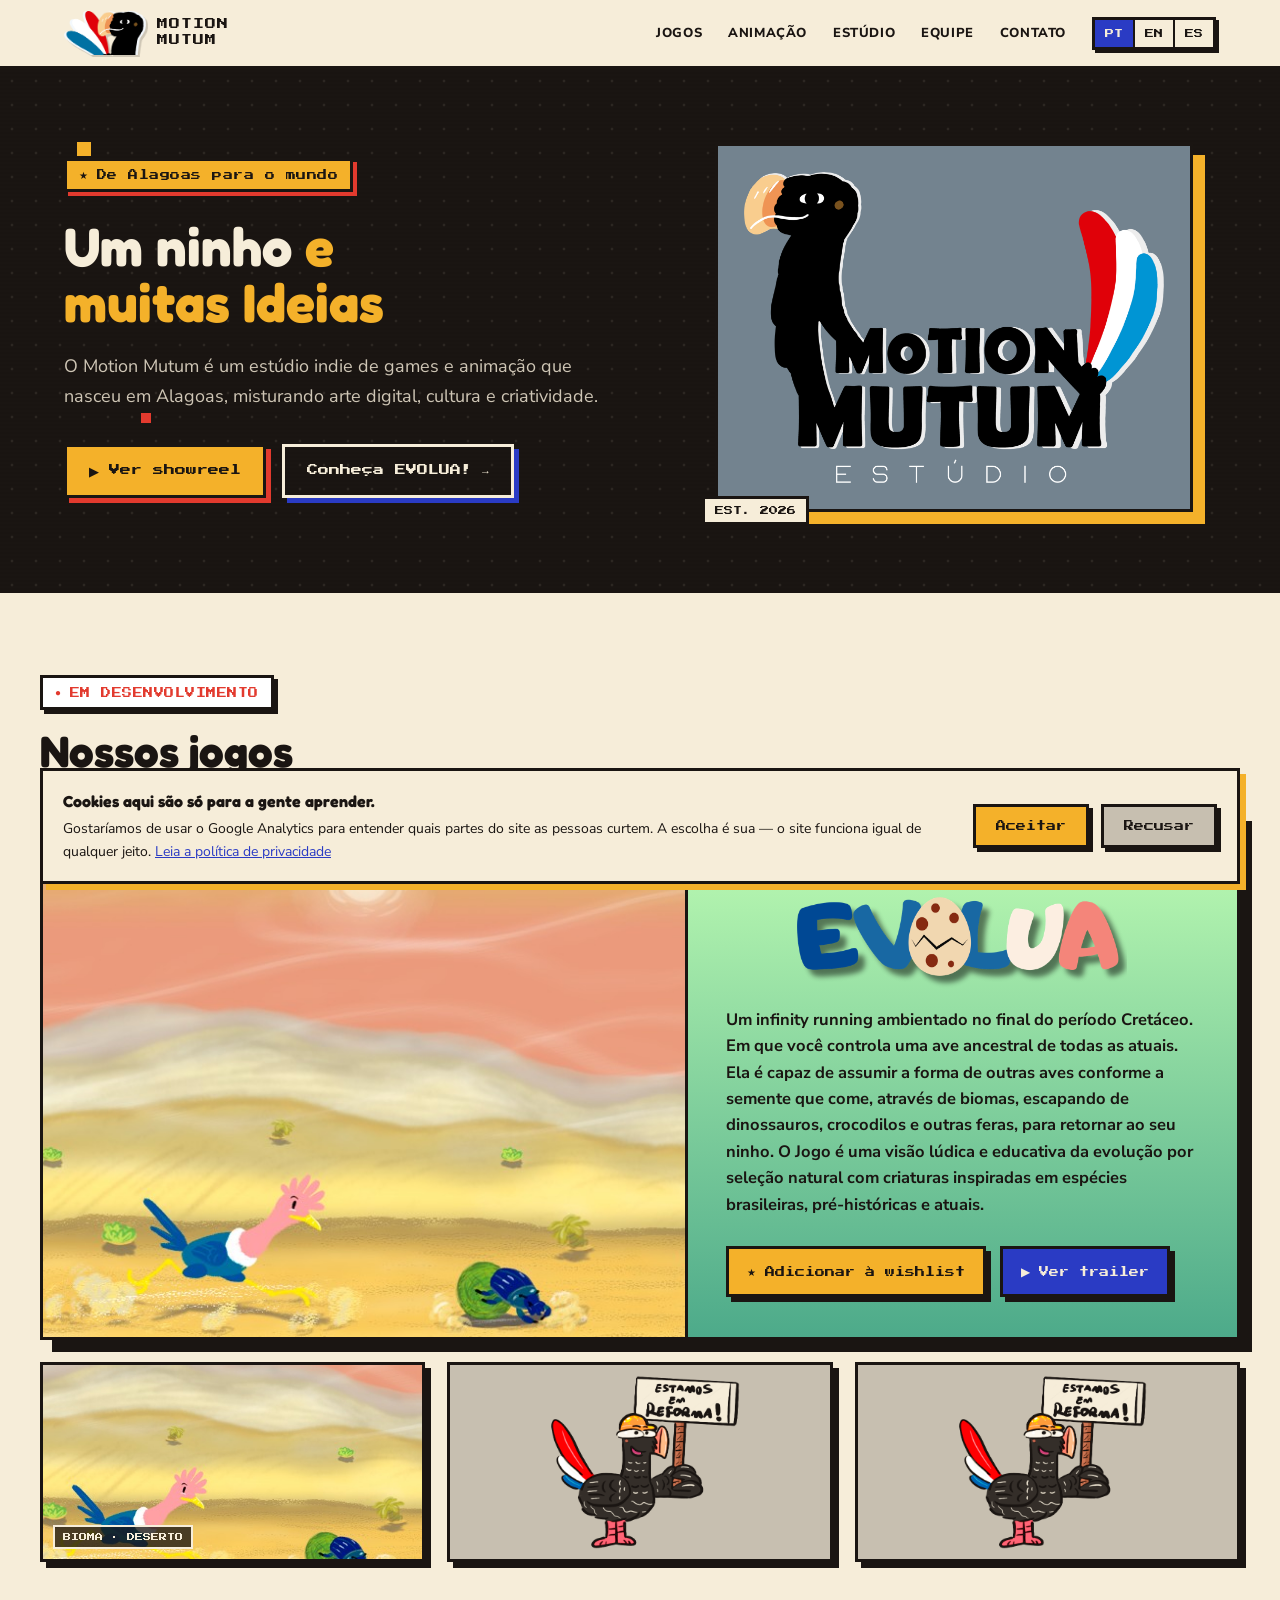
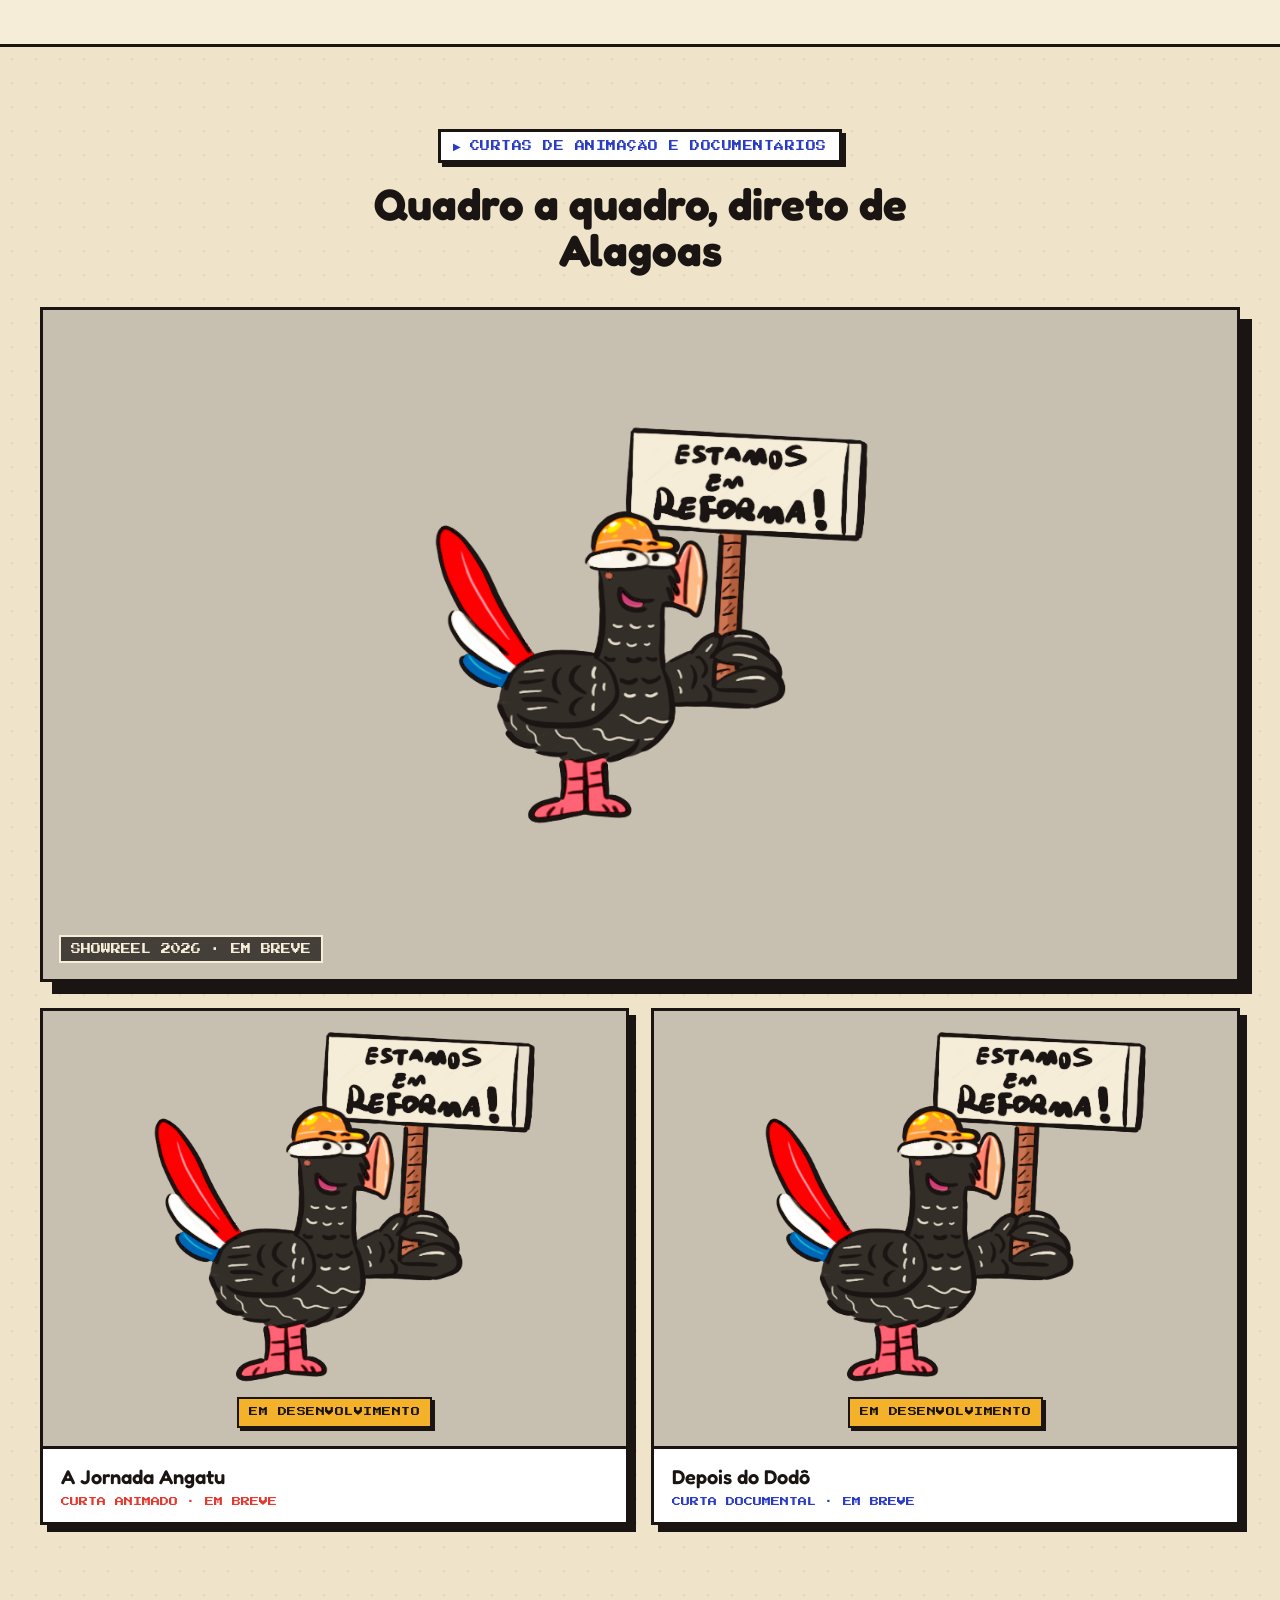
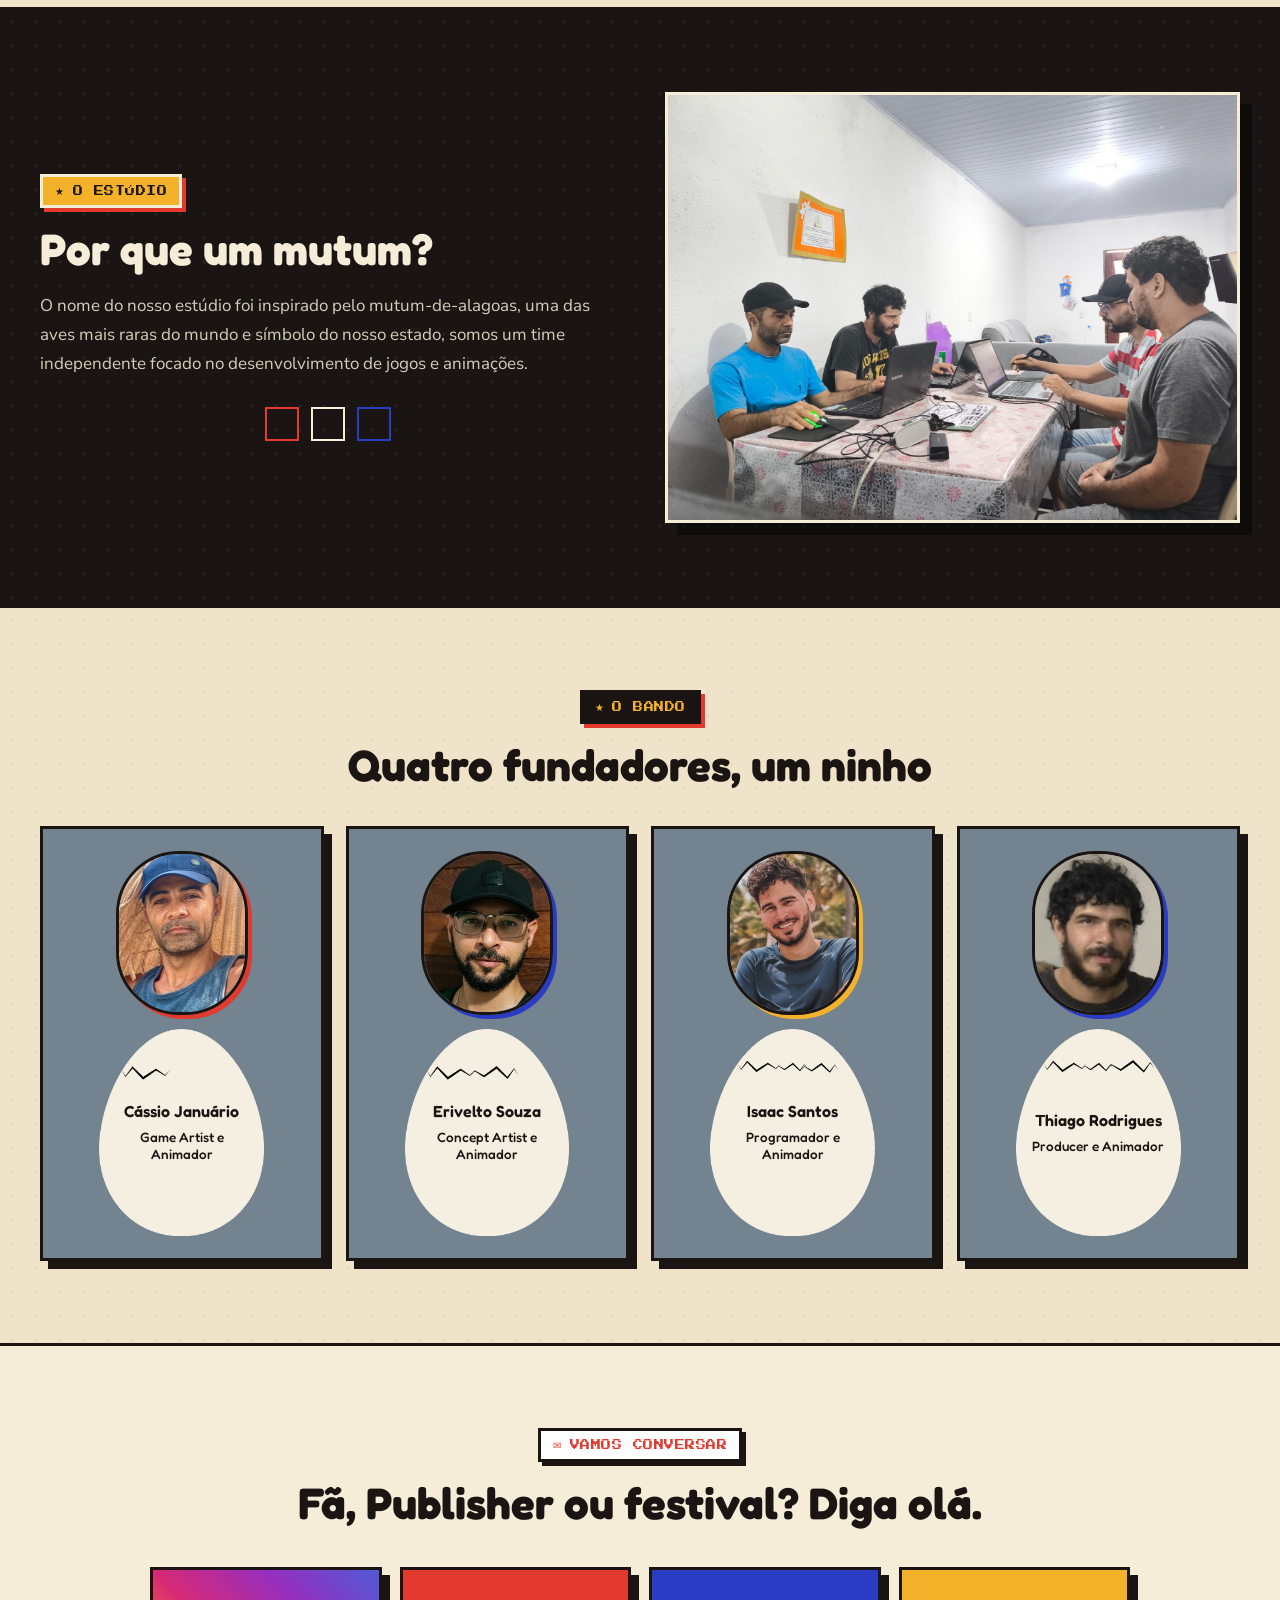
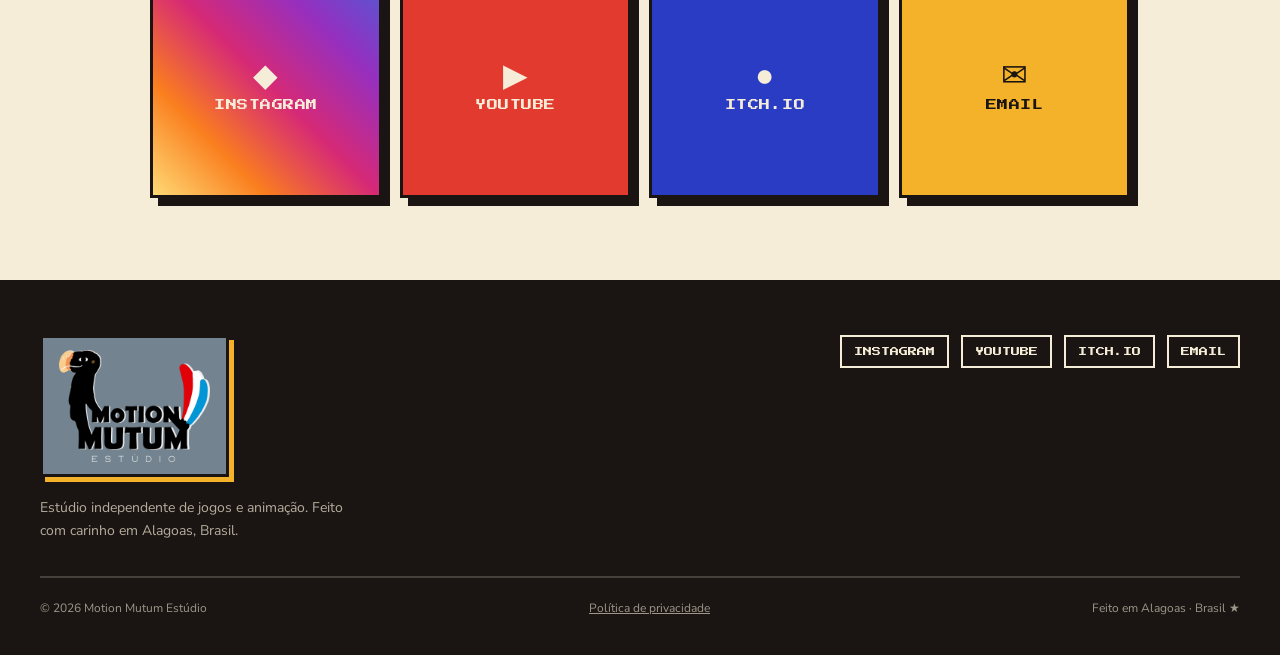
==== commit 0ef915cc: "Corrige contraste do card do EVOLUA! e atualiza o brief O card empilha o logo do jogo sobre a sinops" ====
--- a/index.html
+++ b/index.html
@@ -106,7 +106,7 @@
         </div>
         <div class="feature-copy">
           <div class="tag-row">
-            <span class="tag" style="--bg:#F4B12A" data-en="DIGITAL ART" data-es="ARTE DIGITAL">ARTE DIGITAL</span>
+            <span class="tag" style="--bg:#F4B12A" data-en="EVOLUTION" data-es="EVOLUCIÓN">EVOLUÇÃO</span>
             <span class="tag" style="--bg:#E23A2E;--fg:#F6EDD9">INFINITY RUNNING</span>
             <span class="tag" style="--bg:#2A3BC4;--fg:#F6EDD9">PC / MOBILE</span>
           </div>
--- a/styles.css
+++ b/styles.css
@@ -10,7 +10,11 @@
   --slate:#73838F;   /* cinza do disco atras da logo (5.png) */
   /* fundo do card do EVOLUA!, replicado do PNG da apresentação (3 paradas bastam:
      erro máx. de 1/255 num canal contra a imagem original) */
-  --grad-evolua:linear-gradient(180deg,#C2FFB4 0%,#268D7C 50%,#123522 100%);
+  /* Nao escurecer alem de #4DAA8A. Quem limita e o logo, nao o texto: a letra
+     azul-escura dele (#004894) cai abaixo de 3:1 a partir dai, enquanto o texto
+     preto ainda aguentaria ate #268D7C. Texto claro resolveria o fundo escuro,
+     mas ai o logo e que some — os dois pedem fundo claro. */
+  --grad-evolua:linear-gradient(180deg,#C2FFB4 0%,#4DAA8A 100%);
   --font-pixel:'Press Start 2P',monospace;
   --font-title:'Fredoka',sans-serif;
   --font-body:'Nunito Sans',sans-serif;
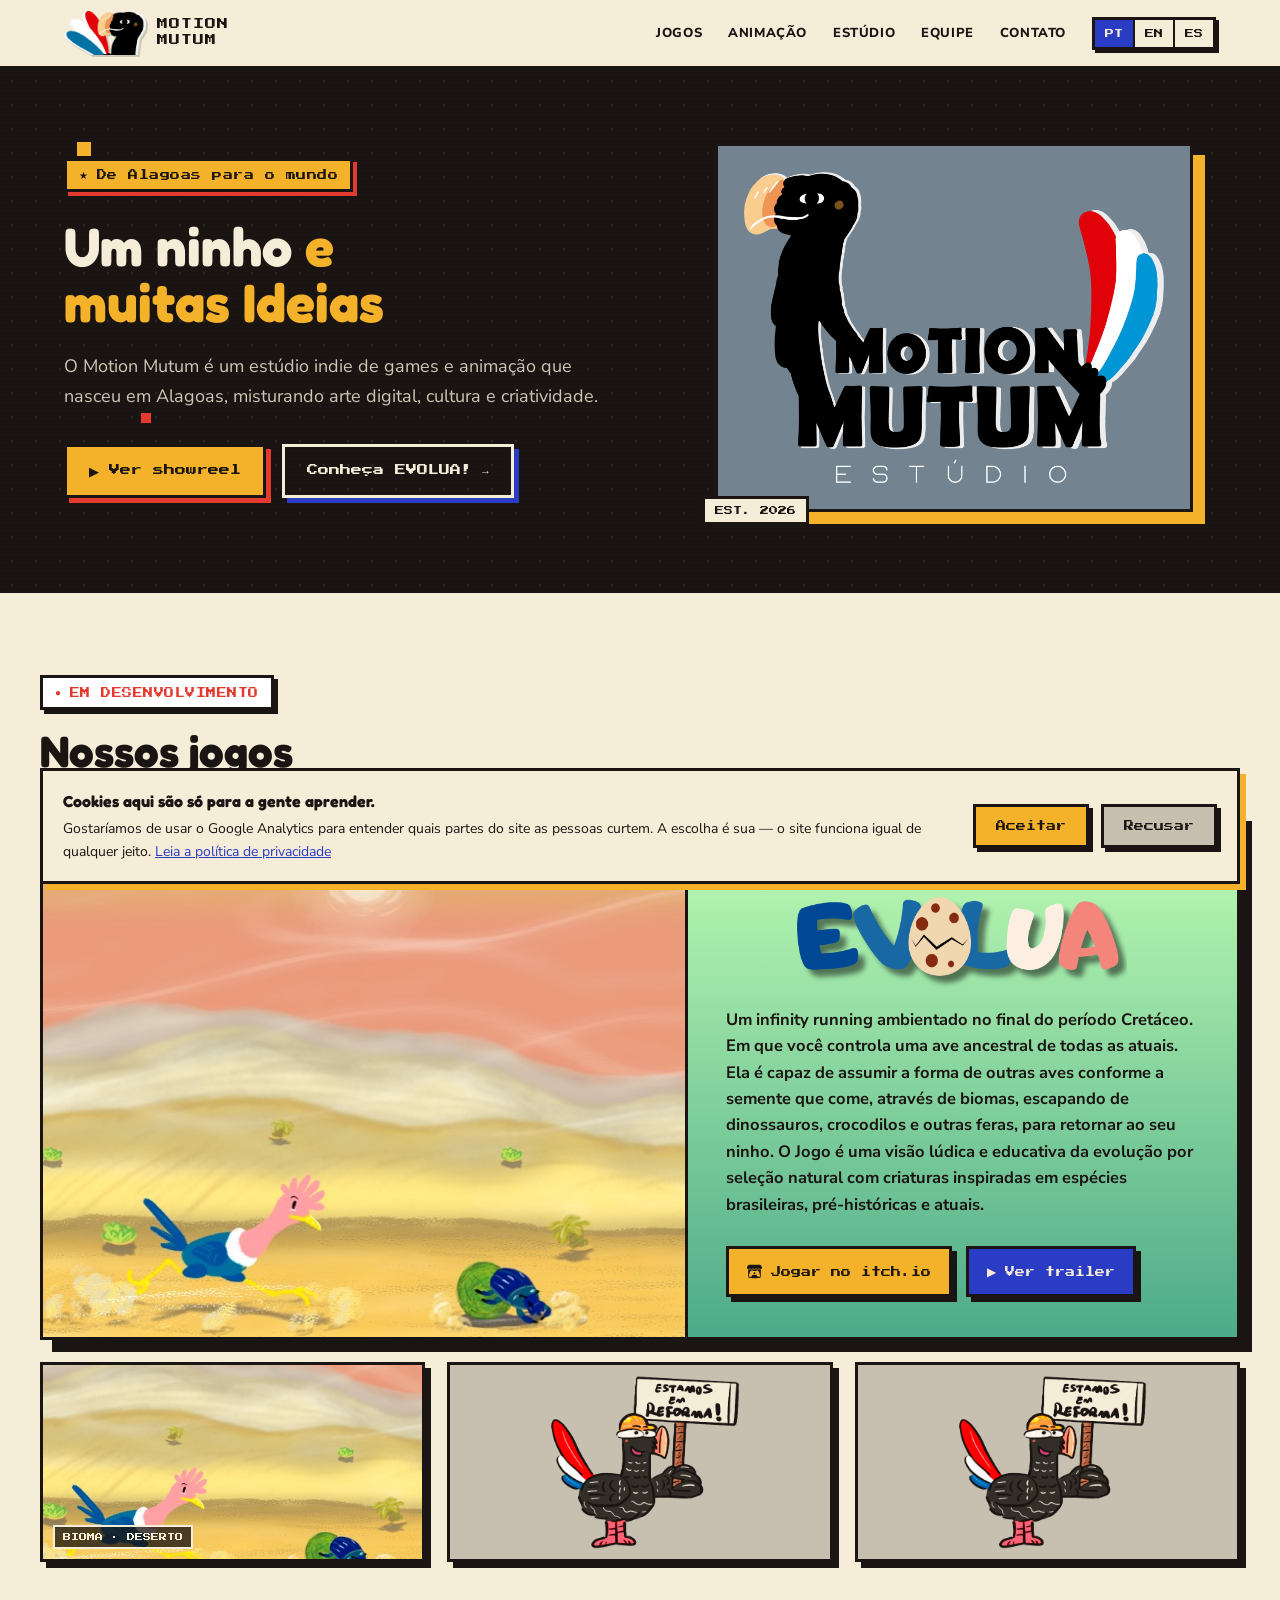
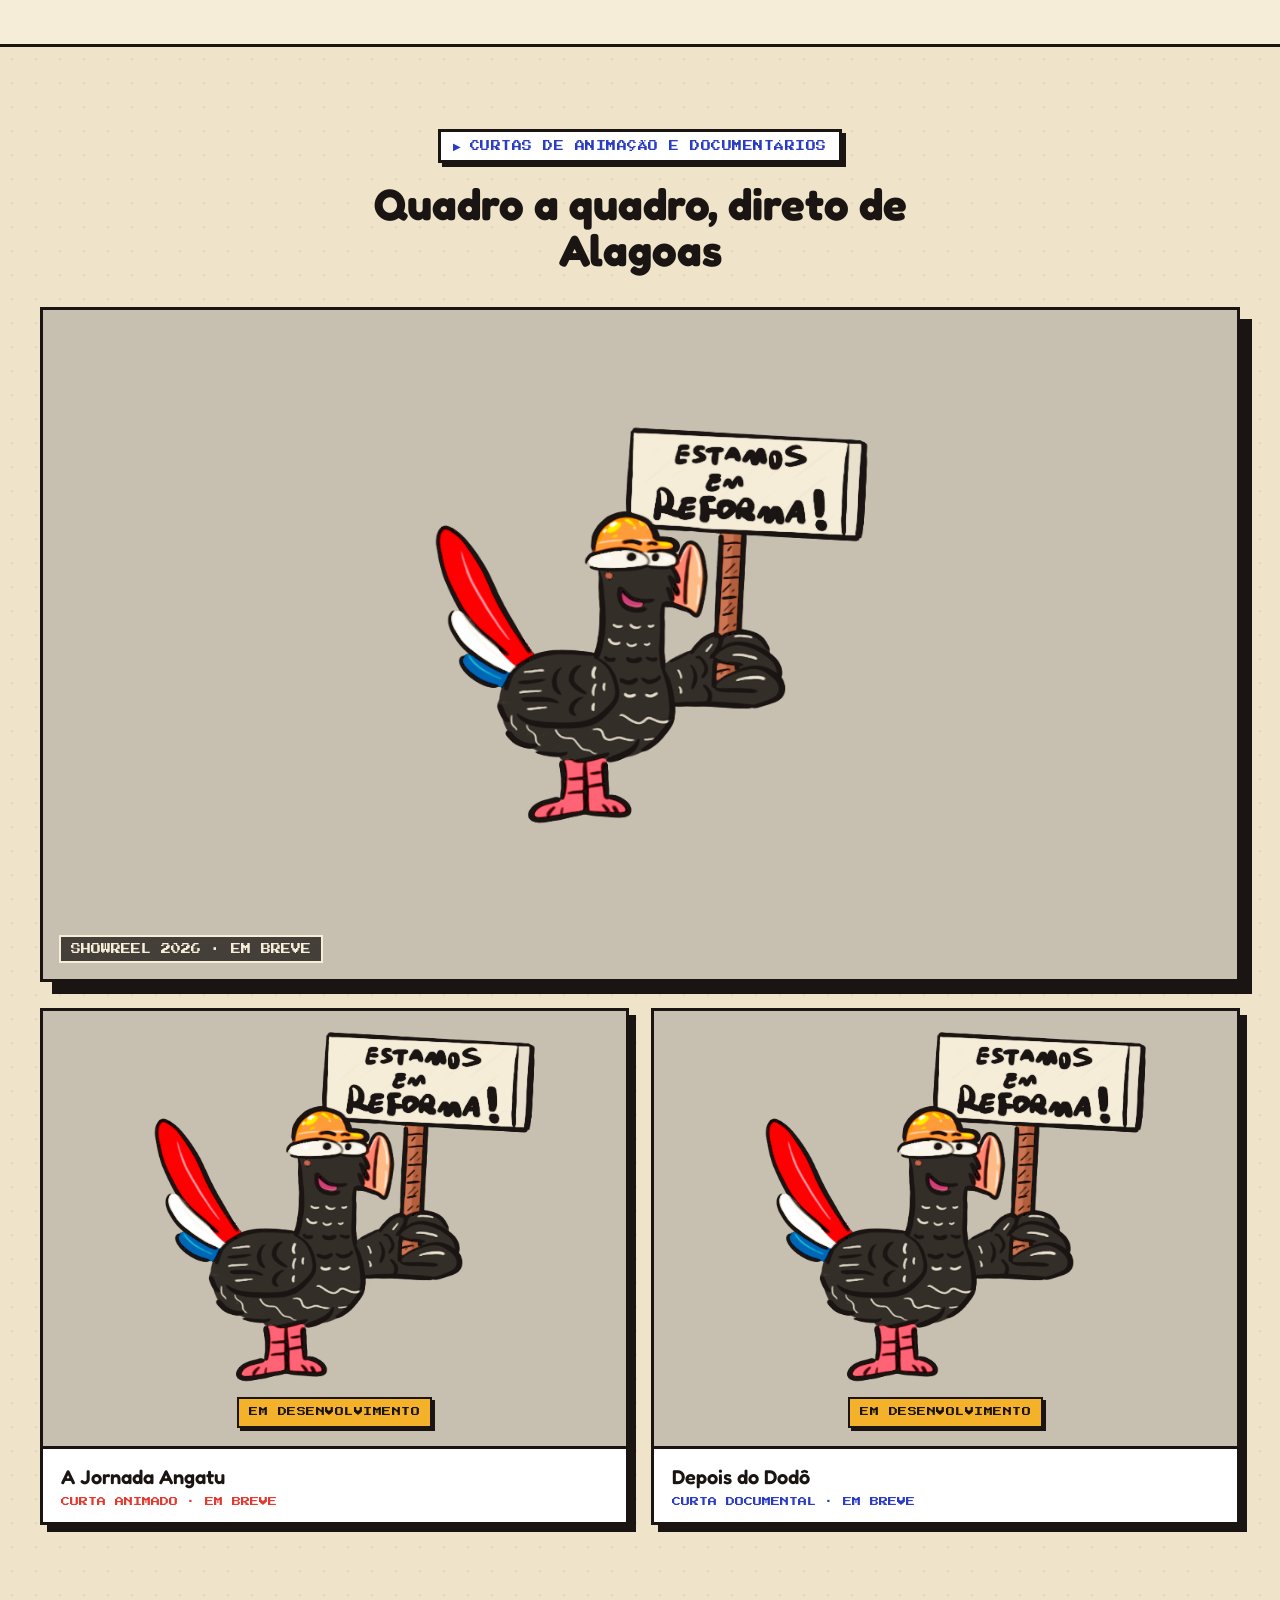
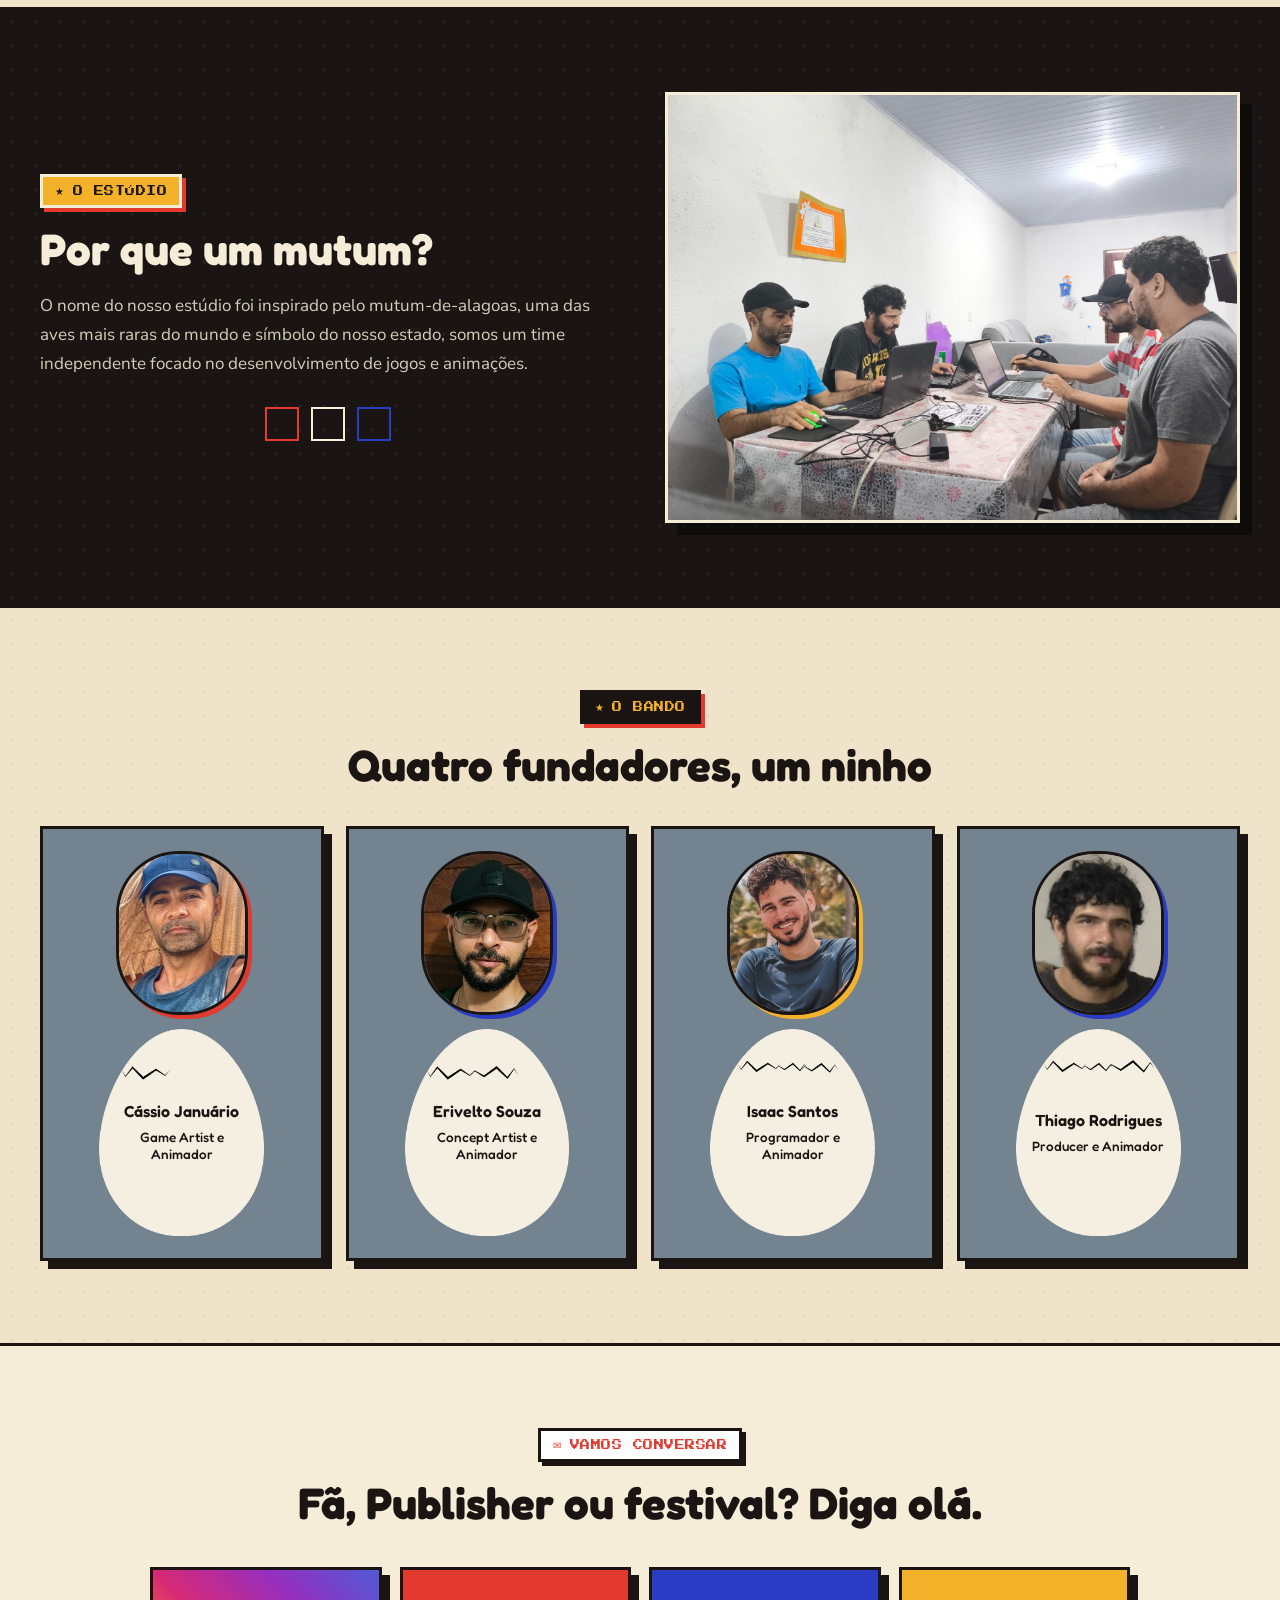
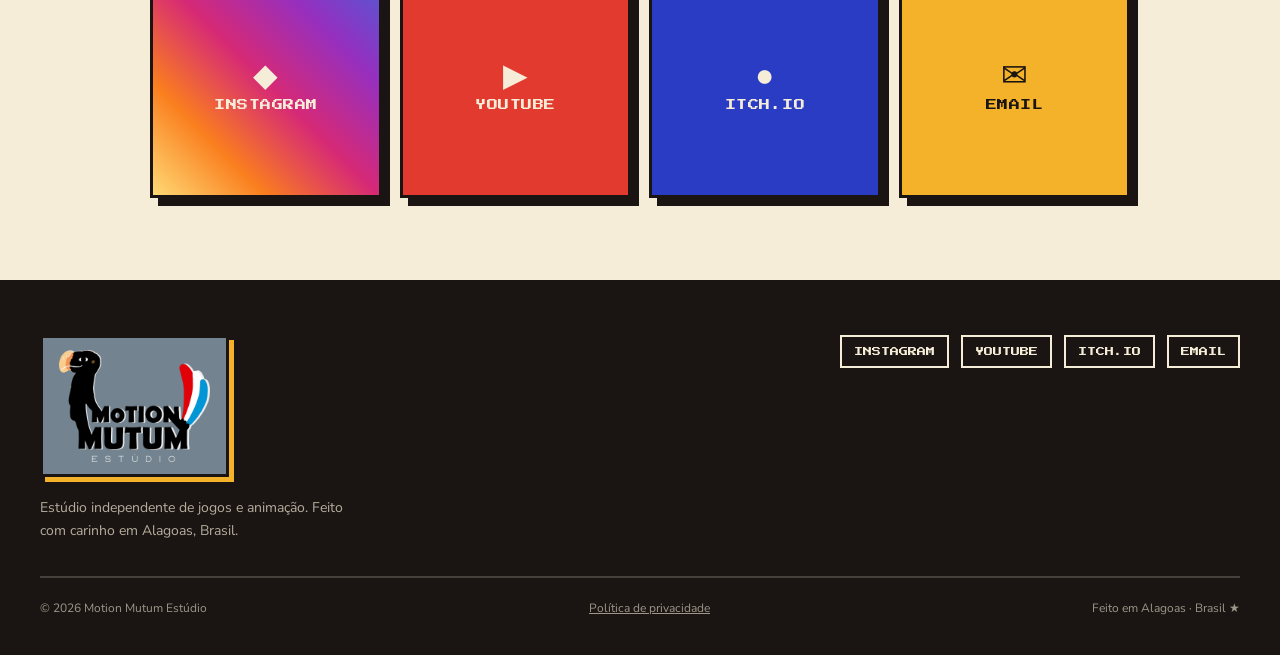
==== commit fb5df633: "Troca a wishlist pelo botao do itch.io O botao de wishlist era decorativo: alternava o proprio rotul" ====
--- a/index.html
+++ b/index.html
@@ -113,7 +113,7 @@
           <h3 class="evolua-title"><img src="assets/evolua-logo.png" width="1100" height="308" alt="EVOLUA!"></h3>
           <p class="evolua-lede" data-en="An infinity runner set in the late Cretaceous, in which you control a bird ancestral to all birds alive today. It can take the shape of other birds depending on the seed it eats, crossing biomes and escaping dinosaurs, crocodiles and other beasts to return to its nest. The game is a playful, educational take on evolution by natural selection, with creatures inspired by Brazilian species, prehistoric and modern." data-es="Un infinity running ambientado al final del período Cretácico, en el que controlas un ave ancestral de todas las actuales. Es capaz de asumir la forma de otras aves según la semilla que come, a través de biomas, escapando de dinosaurios, cocodrilos y otras fieras, para volver a su nido. El juego es una visión lúdica y educativa de la evolución por selección natural, con criaturas inspiradas en especies brasileñas, prehistóricas y actuales.">Um infinity running ambientado no final do período Cretáceo. Em que você controla uma ave ancestral de todas as atuais. Ela é capaz de assumir a forma de outras aves conforme a semente que come, através de biomas, escapando de dinossauros, crocodilos e outras feras, para retornar ao seu ninho. O Jogo é uma visão lúdica e educativa da evolução por seleção natural com criaturas inspiradas em espécies brasileiras, pré-históricas e atuais.</p>
           <div class="evolua-ctas">
-            <button class="btn btn--fill" id="wishlistBtn" data-on="0" style="--sc:#1A1512">★ <span data-wl data-en="Add to wishlist" data-es="Añadir a la lista de deseos">Adicionar à wishlist</span></button>
+            <a class="btn btn--fill" id="itchBtn" href="https://motionmutum.itch.io/evolua" target="_blank" rel="noopener" style="--sc:#1A1512"><svg class="btn-logo" viewBox="0 0 24 24" fill="currentColor" aria-hidden="true"><path d="M3.13 1.338C2.08 1.96.02 4.328 0 4.95v1.03c0 1.303 1.22 2.45 2.325 2.45 1.33 0 2.436-1.102 2.436-2.41 0 1.308 1.07 2.41 2.4 2.41 1.328 0 2.362-1.102 2.362-2.41 0 1.308 1.137 2.41 2.466 2.41h.024c1.33 0 2.466-1.102 2.466-2.41 0 1.308 1.034 2.41 2.363 2.41 1.33 0 2.4-1.102 2.4-2.41 0 1.308 1.106 2.41 2.435 2.41C22.78 8.43 24 7.282 24 5.98V4.95c-.02-.62-2.082-2.99-3.13-3.612-3.253-.114-5.508-.134-8.87-.133-3.362 0-7.945.053-8.87.133zm6.376 6.477a2.74 2.74 0 0 1-.468.602c-.5.49-1.19.795-1.947.795a2.786 2.786 0 0 1-1.95-.795c-.182-.178-.32-.37-.446-.59-.127.222-.303.412-.486.59a2.788 2.788 0 0 1-1.95.795c-.092 0-.187-.025-.264-.052-.107 1.113-.152 2.176-.168 2.95v.005l-.006 1.167c.02 2.334-.23 7.564 1.03 8.85 1.952.454 5.545.662 9.15.663 3.605 0 7.198-.21 9.15-.664 1.26-1.284 1.01-6.514 1.03-8.848l-.006-1.167v-.004c-.016-.775-.06-1.838-.168-2.95-.077.026-.172.052-.263.052a2.788 2.788 0 0 1-1.95-.795c-.184-.178-.36-.368-.486-.59-.127.22-.265.412-.447.59a2.786 2.786 0 0 1-1.95.794c-.76 0-1.446-.303-1.948-.793a2.74 2.74 0 0 1-.468-.602 2.738 2.738 0 0 1-.463.602 2.787 2.787 0 0 1-1.95.794h-.16a2.787 2.787 0 0 1-1.95-.793 2.738 2.738 0 0 1-.464-.602zm-2.004 2.59v.002c.795.002 1.5 0 2.373.953.687-.072 1.406-.108 2.125-.107.72 0 1.438.035 2.125.107.873-.953 1.578-.95 2.372-.953.376 0 1.876 0 2.92 2.934l1.123 4.028c.832 2.995-.266 3.068-1.636 3.07-2.03-.075-3.156-1.55-3.156-3.025-1.124.184-2.436.276-3.748.277-1.312 0-2.624-.093-3.748-.277 0 1.475-1.125 2.95-3.156 3.026-1.37-.004-2.468-.077-1.636-3.072l1.122-4.027c1.045-2.934 2.545-2.934 2.92-2.934zM12 12.714c-.002.002-2.14 1.964-2.523 2.662l1.4-.056v1.22c0 .056.56.033 1.123.007.562.026 1.124.05 1.124-.008v-1.22l1.4.055C14.138 14.677 12 12.713 12 12.713z"/></svg><span data-en="Play on itch.io" data-es="Jugar en itch.io">Jogar no itch.io</span></a>
             <a class="btn btn--blue" href="#anim" style="--sc:#1A1512"><span class="btn-icon">▶</span><span data-en="Watch trailer" data-es="Ver trailer">Ver trailer</span></a>
           </div>
         </div>
--- a/styles.css
+++ b/styles.css
@@ -79,6 +79,8 @@
 
 .btn-icon{font-size:12px}
 .btn--lg .btn-icon{font-size:13px}
+/* logo vetorial dentro de um botao (itch.io) — herda a cor do texto */
+.btn-logo{width:15px;height:15px;flex:none;display:block}
 
 /* ===== eyebrow badge (small pixel pill used above headings) ===== */
 .eyebrow{display:inline-flex;align-items:center;gap:8px;font-family:var(--font-pixel);font-size:10px;letter-spacing:.5px;padding:8px 12px;border:3px solid var(--bd,var(--ink));background:var(--bg,#fff);color:var(--fg,var(--ink));box-shadow:4px 4px 0 var(--sh,var(--ink))}
